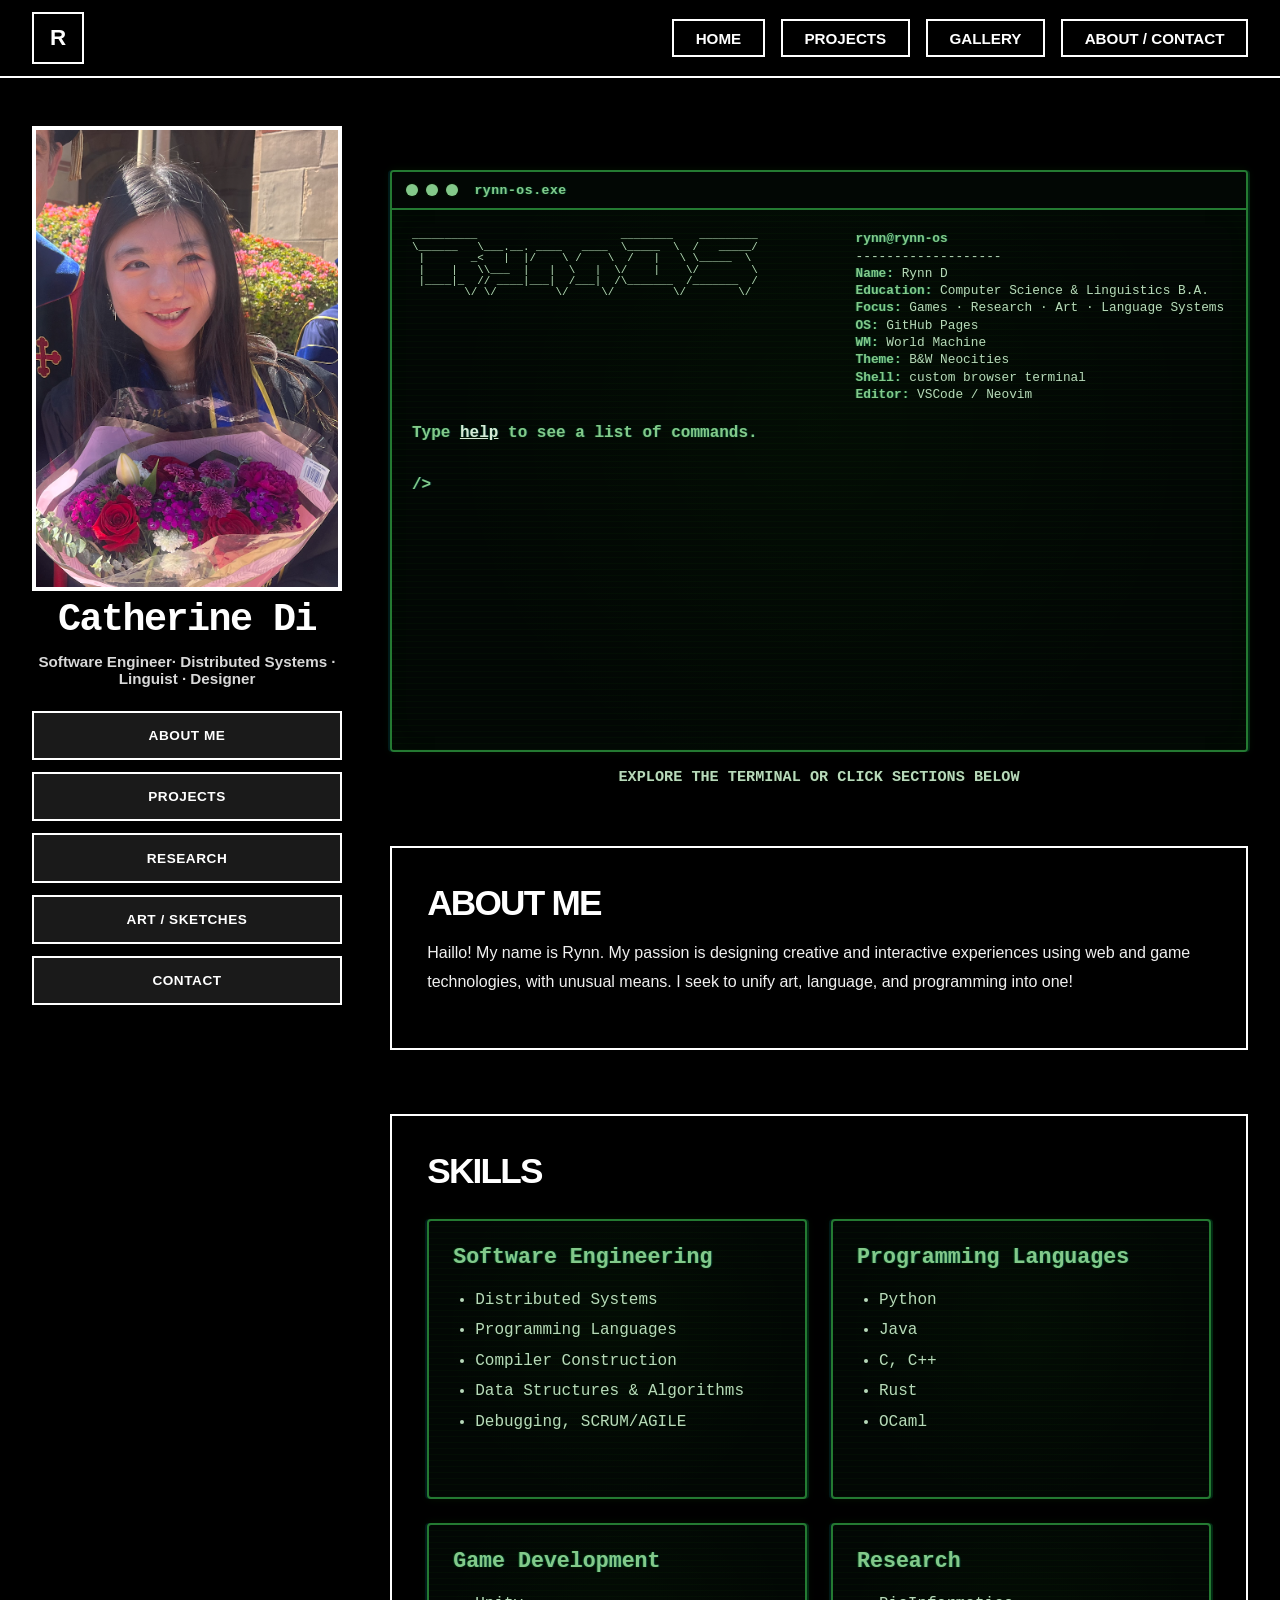
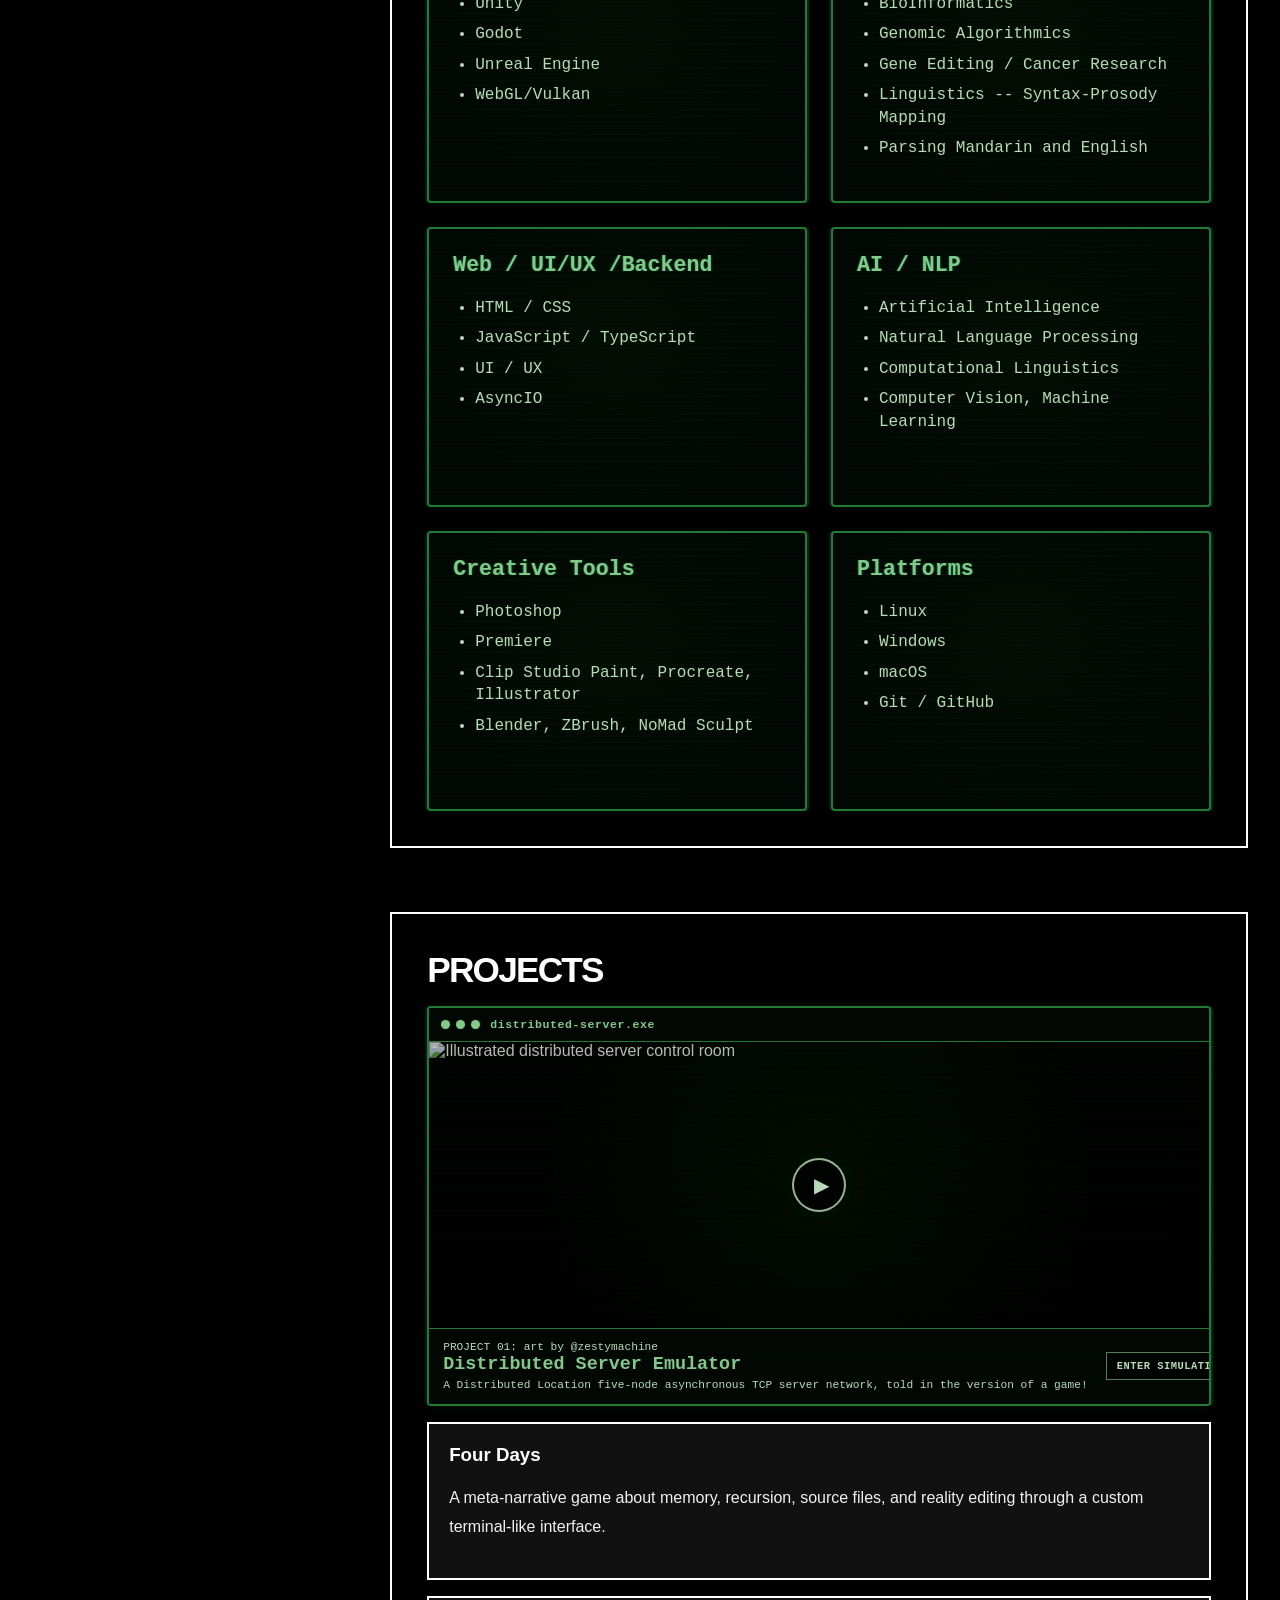
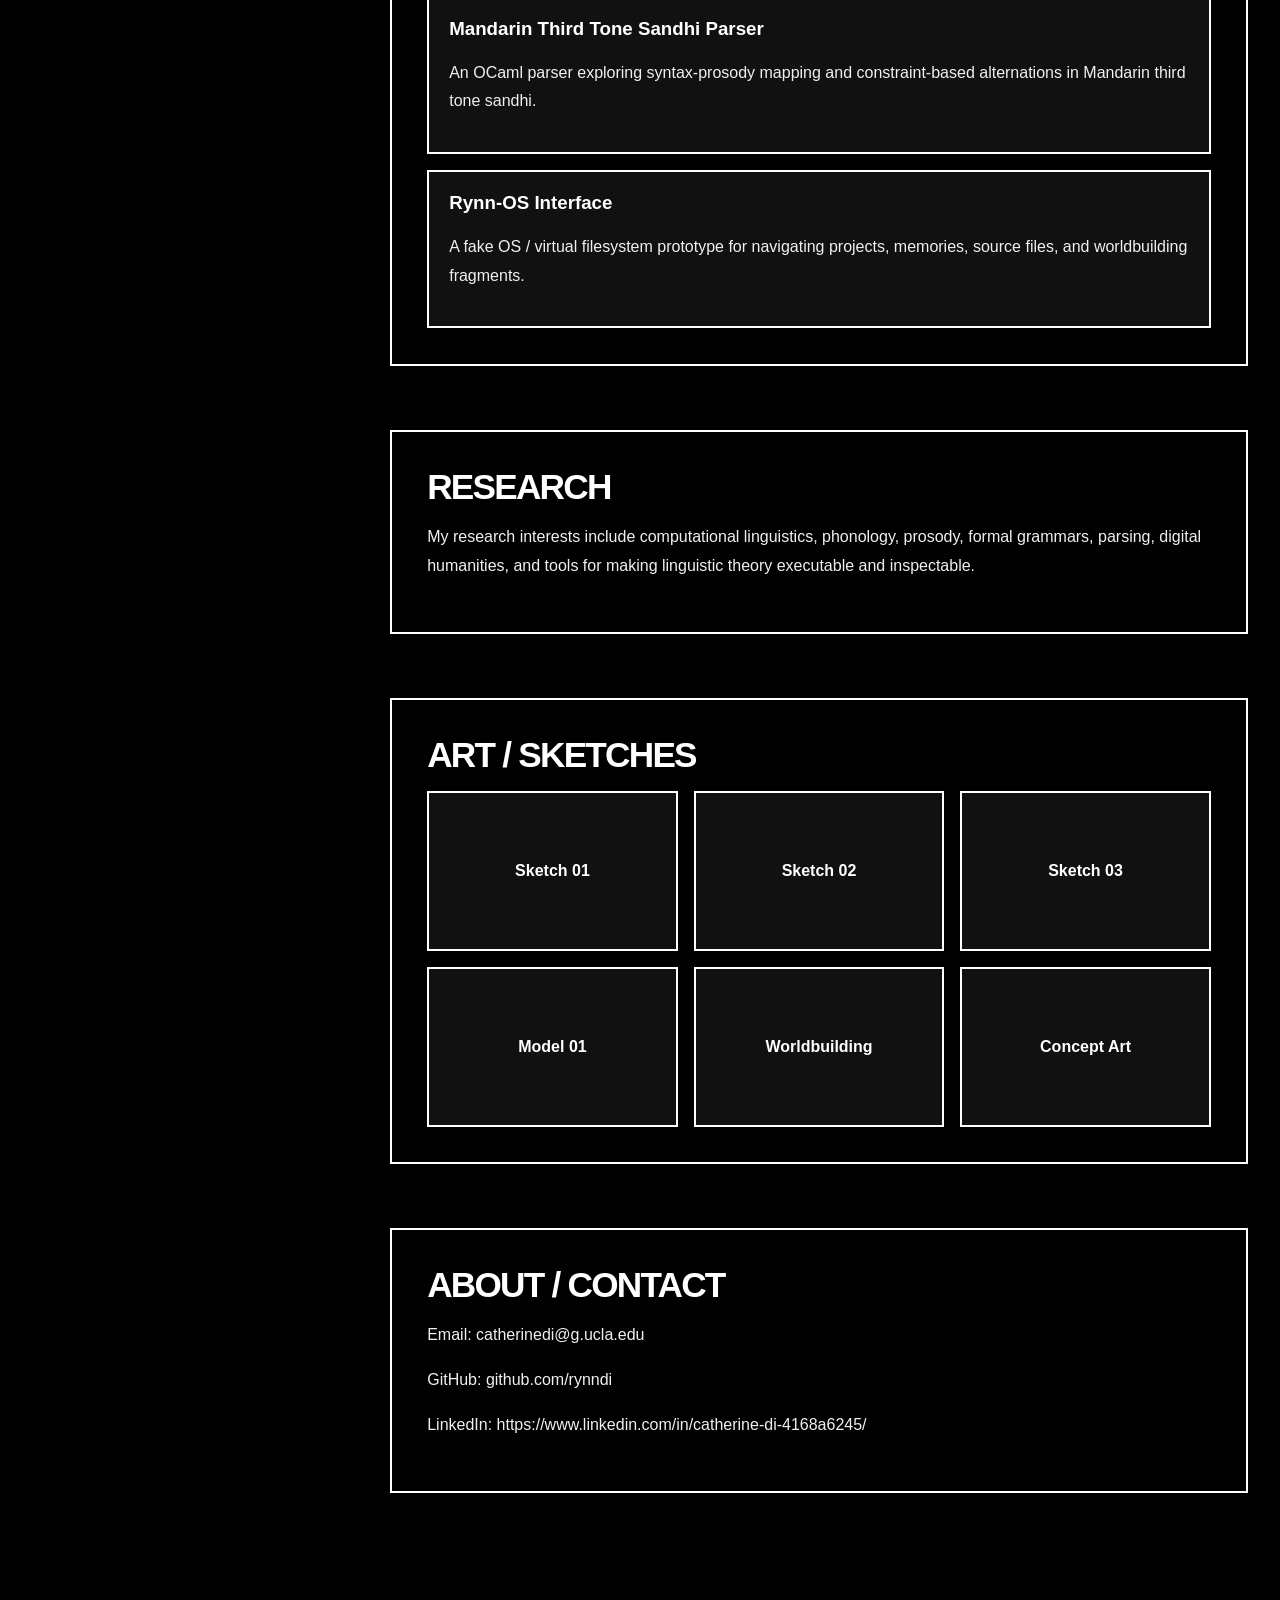
==== index.html @ 5e7caf8f "added the button for the project. Update the actual project tonight or tomorrow" ====
<!DOCTYPE html>
<html lang="en">
<head>
  <meta charset="UTF-8" />
  <meta name="viewport" content="width=device-width, initial-scale=1.0" />

  <title>Catherine "Rynn" Di</title>

  <link rel="stylesheet" href="./style.css?v=1000" />
  <link rel="stylesheet" href="./skills.css?v=1" />
  <!-- //parser_web.js creates window.parseEnglish -->
  <script src="parser_web.js" defer></script>
  <script src="terminal.js" defer></script>
</head>

<body>
  <header class="topbar">
    <a class="site-logo" href="#home">R</a>

    <nav class="topnav">
      <a href="#home">Home</a>
      <a href="#projects">Projects</a>
      <a href="#art">Gallery</a>
      <a href="#contact">About / Contact</a>
    </nav>
  </header>

  <div class="page-shell">
    <aside class="sidebar">
      <section class="profile-card">
        <div class="avatar-frame">
            <img
              class="profile-image"
              src="images/rynn/sitephoto.png"
              alt="Portrait of Catherine Rynn Di"
            />
          </div>

        <h1>Catherine Di</h1>
        <p>Software Engineer· Distributed Systems · Linguist · Designer  </p>
      </section>

      <nav class="side-buttons">
        <a href="#about">About Me</a>
        <a href="#projects">Projects</a>
        <a href="#research">Research</a>
        <a href="#art">Art / Sketches</a>
        <a href="#contact">Contact</a>
      </nav>
    </aside>

    <main class="main-content">
      <section id="home" class="hero-section">
        <section class="hero-terminal-frame">
          <div class="desktop-titlebar">
            <span class="dot"></span>
            <span class="dot"></span>
            <span class="dot"></span>
            <span class="window-title">rynn-os.exe</span>
          </div>

          <div class="terminal-screen">
            <div id="terminal-output"></div>

            <form id="terminal-form" autocomplete="off">
              <span class="terminal-prompt">/&gt;</span>
              <input id="terminal-input" autofocus />
            </form>
          </div>
        </section>

        <p class="hero-caption">
          explore the terminal or click sections below
        </p>
      </section>

      <section id="about" class="content-section">
        <h2>About Me</h2>
        <p>
          Haillo! My name is Rynn. My passion is designing creative and interactive experiences using web and game technologies, with unusual means. I seek to unify art, language, and programming into one!
        </p>
      </section>

      <!-- update the skills section -->
      <section id="skills" class="content-section">
        <h2>Skills</h2>

        <div class="skills-grid">
          <article class="skill-card">
            <h3>Software Engineering</h3>
            <ul>
              <li>Distributed Systems</li>
              <li>Programming Languages</li>
              <li>Compiler Construction</li>
              <li>Data Structures & Algorithms</li>
              <li>Debugging, SCRUM/AGILE</li>
            </ul>
          </article>

          <article class="skill-card">
            <h3>Programming Languages</h3>
            <ul>
              <li>Python</li>
              <li>Java</li>
              <li>C, C++</li>
              <li>Rust</li>
              <li>OCaml</li>
            </ul>
          </article>

          <article class="skill-card">
            <h3>Game Development</h3>
            <ul>
              <li>Unity</li>
              <li>Godot</li>
              <li>Unreal Engine</li>
              <li>WebGL/Vulkan</li>
            </ul>
          </article>

          <article class="skill-card">
            <h3>Research</h3>
            <ul>
              <li>BioInformatics</li>
              <li>Genomic Algorithmics</li>
              <li>Gene Editing / Cancer Research</li>
              <li>Linguistics -- Syntax-Prosody Mapping</li>
              <li>Parsing Mandarin and English</li>
            </ul>
          </article>

          <article class="skill-card">
            <h3>Web / UI/UX /Backend</h3>
            <ul>
              <li>HTML / CSS</li>
              <li>JavaScript / TypeScript</li>
              <li>UI / UX</li>
              <li>AsyncIO</li>
            </ul>
          </article>

          <article class="skill-card">
            <h3>AI / NLP</h3>
            <ul>
              <li>Artificial Intelligence</li>
              <li>Natural Language Processing</li>
              <li>Computational Linguistics</li>
              <li>Computer Vision, Machine Learning</li>
            </ul>
          </article>

          <article class="skill-card">
            <h3>Creative Tools</h3>
            <ul>
              <li>Photoshop</li>
              <li>Premiere</li>
              <li>Clip Studio Paint, Procreate, Illustrator</li>
              <li>Blender, ZBrush, NoMad Sculpt</li>
            </ul>
          </article>

          <article class="skill-card">
            <h3>Platforms</h3>
            <ul>
              <li>Linux</li>
              <li>Windows</li>
              <li>macOS</li>
              <li>Git / GitHub</li>
            </ul>
          </article>
        </div>
      </section>










      <!-- projects section -->
       <!-- distributed server emulator project  -->
       <section id="projects" class="content-section projects-section">
          <h2>Projects</h2>

          <div class="projects-grid">
            <!-- Featured project: entire image card is clickable -->
            <a
              class="featured-project-card"
              href="./projects/distributed-server/index.html"
              aria-label="Open the Distributed Server Emulator project"
            >
              <!-- Terminal title bar -->
              <div class="featured-project-titlebar">
                <div class="featured-project-dots" aria-hidden="true">
                  <span></span>
                  <span></span>
                  <span></span>
                </div>

                <span class="featured-project-window-title">
                  distributed-server.exe
                </span>
              </div>

              <!-- Project preview image -->
              <div class="featured-project-screen">
                <img
                  class="featured-project-image"
                  src="./images/projects/distSyst/distributed-server-card.png"
                  alt="Illustrated distributed server control room"
                />

                <div class="featured-project-green-overlay" aria-hidden="true"></div>

                <span class="featured-project-play" aria-hidden="true">
                  <span>▶</span>
                </span>
              </div>

              <!-- Brief description box -->
              <div class="featured-project-info">
                <div>
                  <p class="featured-project-number">PROJECT 01: art by @zestymachine</p>

                  <h3>Distributed Server Emulator</h3>

                  <p>
                    A Distributed Location five-node asynchronous TCP server network, told in the version of a game!
                  </p>
                </div>

                <span class="featured-project-launch">
                  Enter Simulation →
                </span>
              </div>
            </a>



            <!-- Existing projects -->
            <article class="project-card">
              <h3>Four Days</h3>

              <p>
                A meta-narrative game about memory, recursion, source files, and
                reality editing through a custom terminal-like interface.
              </p>
            </article>

            <article class="project-card">
              <h3>Mandarin Third Tone Sandhi Parser</h3>

              <p>
                An OCaml parser exploring syntax-prosody mapping and
                constraint-based alternations in Mandarin third tone sandhi.
              </p>
            </article>

            <article class="project-card">
              <h3>Rynn-OS Interface</h3>

              <p>
                A fake OS / virtual filesystem prototype for navigating projects,
                memories, source files, and worldbuilding fragments.
              </p>
            </article>
          </div>
        </section>

      
      <!-- research section  -->

      <section id="research" class="content-section">
        <h2>Research</h2>
        <p>
          My research interests include computational linguistics, phonology,
          prosody, formal grammars, parsing, digital humanities, and tools for
          making linguistic theory executable and inspectable.
        </p>
      </section>

      <section id="art" class="content-section">
        <h2>Art / Sketches</h2>

        <div class="gallery-grid">
          <div class="gallery-item">Sketch 01</div>
          <div class="gallery-item">Sketch 02</div>
          <div class="gallery-item">Sketch 03</div>
          <div class="gallery-item">Model 01</div>
          <div class="gallery-item">Worldbuilding</div>
          <div class="gallery-item">Concept Art</div>
        </div>
      </section>

      <section id="contact" class="content-section">
        <h2>About / Contact</h2>
        <p>Email: catherinedi@g.ucla.edu</p>
        <p>GitHub: github.com/rynndi</p>
        <p>LinkedIn: https://www.linkedin.com/in/catherine-di-4168a6245/</p>
      </section>
    </main>
  </div>
</body>
</html>
---- style.css ----
* {
  box-sizing: border-box;
}

html {
  scroll-behavior: smooth;
}

body {
  margin: 0;
  background: #000000;
  color: #ffffff;
  font-family: Arial, Helvetica, sans-serif;
}

/* Top navigation */

.topbar {
  position: sticky;
  top: 0;
  z-index: 50;

  height: 78px;
  padding: 0 2rem;

  display: flex;
  align-items: center;
  justify-content: space-between;

  background: #000000;
  border-bottom: 2px solid #ffffff;
}

.site-logo {
  width: 52px;
  height: 52px;

  display: grid;
  place-items: center;

  background: #000000;
  color: #ffffff;
  border: 2px solid #ffffff;
  text-decoration: none;
  font-weight: 900;
  font-size: 1.4rem;
}

.site-logo:hover {
  background: #ffffff;
  color: #000000;
}

.topnav {
  display: flex;
  gap: 1rem;
}

.topnav a {
  padding: 0.55rem 1.35rem;

  color: #ffffff;
  text-decoration: none;
  text-transform: uppercase;
  font-weight: 800;
  font-size: 0.95rem;

  border: 2px solid #ffffff;
  background: #000000;
}

.topnav a:hover {
  color: #000000;
  background: #ffffff;
}

/* Main layout */

.page-shell {
  max-width: 1360px;
  margin: 0 auto;
  padding: 3rem 2rem 4rem;

  display: grid;
  grid-template-columns: 310px 1fr;
  gap: 3rem;
}

.sidebar {
  position: sticky;
  top: 110px;
  align-self: start;
}

/* Profile */

.profile-card {
  text-align: center;
  margin-bottom: 1.25rem;
}

.avatar-frame {
  width: 100%;
  aspect-ratio: 1.0 / 1.5;
  overflow: hidden;
  border: 4px solid white;
}

.profile-image {
  width: 100%;
  height: 120%;
  display: block;
  object-fit: cover;
  object-position: center;
}

.avatar-placeholder {
  width: 100%;
  height: 100%;

  display: grid;
  place-items: center;

  color: #ffffff;
  font-size: 4rem;
  font-weight: 900;
  letter-spacing: -0.08em;
}

.profile-card h1 {
  font-family: "Courier New", monospace;

  margin: 0.65rem 0 0;
  color: #ffffff;

  font-size: 2.4rem;
  font-weight: 600;
  line-height: 1;
  letter-spacing: -0.04em;
}

.profile-card p {
  margin: 0.8rem 0 0;
  color: #d8d8d8;
  font-size: 0.95rem;
  font-weight: 800;
}

/* Side buttons */

.side-buttons {
  margin-top: 1.5rem;

  display: flex;
  flex-direction: column;
  gap: 0.75rem;
}

.side-buttons a {
  padding: 0.95rem 1rem;

  display: block;

  text-align: center;
  text-decoration: none;
  text-transform: uppercase;

  color: #ffffff;
  background: #1a1a1a;
  border: 2px solid #ffffff;

  font-size: 0.85rem;
  font-weight: 900;
  letter-spacing: 0.04em;
}

.side-buttons a:hover {
  color: #000000;
  background: #ffffff;
}

/* Main content */

.main-content {
  min-width: 0;
}

.hero-section {
  min-height: 720px;

  display: flex;
  flex-direction: column;
  justify-content: center;
}

/* Big terminal */

.hero-terminal-frame {
  width: 100%;
  min-height: 540px;

  border: 2px solid #ffffff;
  overflow: hidden;

  background: #000000;
  box-shadow:
    0 0 0 6px #000000,
    0 0 0 8px #ffffff;
}

.desktop-titlebar {
  height: 38px;
  padding: 0 0.9rem;

  display: flex;
  align-items: center;
  gap: 0.5rem;

  background: #000000;
  border-bottom: 2px solid #ffffff;
}

.dot {
  width: 12px;
  height: 12px;
  border-radius: 50%;
  background: #ffffff;
}

.window-title {
  margin-left: 0.5rem;
  color: #ffffff;
  font-size: 0.82rem;
  font-weight: 900;
  letter-spacing: 0.04em;
}

.terminal-screen {
  height: 540px;
  padding: 1.25rem;

  overflow-y: auto;
  cursor: text;

  background:
    linear-gradient(rgba(255, 255, 255, 0.035) 50%, rgba(0, 0, 0, 0.03) 50%),
    #000000;
  background-size: 100% 4px;

  color: #ffffff;
  font-family: "Courier New", monospace;
  font-size: 1rem;
  line-height: 1.35;

  text-shadow: 0 0 5px rgba(255, 255, 255, 0.45);
}

#terminal-output {
  white-space: pre-wrap;
}

#terminal-form {
  display: flex;
  align-items: center;
  gap: 0.45rem;
  margin-top: 0.25rem;
}

.terminal-prompt {
  color: #ffffff;
  font-weight: 900;
}

#terminal-input {
  min-width: 0;
  flex: 1;

  border: none;
  outline: none;
  background: transparent;

  color: #ffffff;
  font: inherit;
  caret-color: #ffffff;
  text-shadow: inherit;
}

#terminal-input:focus {
  outline: none;
  box-shadow: none;
}

/* Terminal splash */

.terminal-splash {
  display: grid;
  grid-template-columns: minmax(0, 1fr) minmax(260px, 0.9fr);
  gap: 2rem;
  align-items: start;
  margin-bottom: 1.25rem;

  white-space: normal;
}

.terminal-ascii {
  margin: 0;
  white-space: pre;

  font-family: "Courier New", monospace;
  font-size: clamp(0.52rem, 0.85vw, 0.88rem);
  line-height: 1.05;

  color: #ffffff;
  text-shadow: 0 0 5px rgba(255, 255, 255, 0.5);
}

.terminal-info {
  white-space: normal;

  color: #ffffff;
  font-size: clamp(0.8rem, 1vw, 1rem);
  line-height: 1.35;
}

.terminal-info div {
  margin: 0;
}

.terminal-user {
  color: #ffffff;
  font-weight: 900;
}

.terminal-rule {
  color: #ffffff;
  margin-bottom: 0.35rem;
}

.terminal-label {
  color: #ffffff;
  font-weight: 900;
}

.terminal-hint {
  margin-top: 1rem;
  margin-bottom: 0.25rem;

  color: #ffffff;
  font-weight: 900;
  white-space: normal;
}

.terminal-hint span {
  color: #ffffff;
  text-decoration: underline;
}

/* Terminal command colors */

.terminal-dir,
.terminal-file,
.terminal-command {
  color: #ffffff;
  font-weight: 900;
}

/* Caption */

.hero-caption {
  margin-top: 1rem;

  text-align: center;
  text-transform: uppercase;
  color: #ffffff;
  font-weight: 900;
  font-size: 0.95rem;
}

/* Content sections */

.content-section {
  scroll-margin-top: 110px;

  margin-bottom: 4rem;
  padding: 2.2rem;

  background: #000000;
  border: 2px solid #ffffff;
}

.content-section h2 {
  margin: 0 0 1rem;

  color: #ffffff;
  text-transform: uppercase;
  letter-spacing: -0.05em;
  font-size: 2.2rem;
}

.content-section p {
  max-width: 780px;
  color: #f0f0f0;
  line-height: 1.8;
}

.project-card {
  padding: 1.25rem;
  margin-top: 1rem;

  border: 2px solid #ffffff;
  background: #111111;
}

.project-card h3 {
  margin-top: 0;
  color: #ffffff;
}

.gallery-grid {
  display: grid;
  grid-template-columns: repeat(3, 1fr);
  gap: 1rem;
  margin-top: 1rem;
}

.gallery-item {
  height: 160px;

  display: grid;
  place-items: center;

  border: 2px solid #ffffff;
  background: #111111;
  color: #ffffff;
  font-weight: 900;
}

/* Scrollbar */

.terminal-screen::-webkit-scrollbar {
  width: 12px;
}

.terminal-screen::-webkit-scrollbar-track {
  background: #000000;
  border-left: 1px solid #ffffff;
}

.terminal-screen::-webkit-scrollbar-thumb {
  background: #ffffff;
}

/* ==================================================
   TERMINAL — MATCH SKILLS CARD STYLE
   Paste at the absolute bottom of style.css
   ================================================== */


/* Outer terminal window */

.hero-terminal-frame {
  position: relative;
  isolation: isolate;

  width: 100%;
  min-height: 540px;
  overflow: hidden;

  background: #020704;
  border: 2px solid #247a32;
  border-radius: 4px;

  box-shadow:
    2px 0 0 rgba(0, 255, 136, 0.14),
    -2px 0 0 rgba(0, 207, 255, 0.1),
    0 0 8px rgba(57, 255, 20, 0.07);
}


/* Terminal title bar */

.desktop-titlebar {
  height: 38px;
  padding: 0 0.9rem;

  display: flex;
  align-items: center;
  gap: 0.5rem;

  background: #020704;
  border-bottom: 2px solid #247a32;
}


/* Window dots */

.desktop-titlebar .dot {
  width: 12px;
  height: 12px;

  border-radius: 50%;
  background: #83c98a;

  box-shadow:
    0 0 3px rgba(57, 255, 20, 0.12);
}


/* Window title */

.window-title {
  margin-left: 0.5rem;

  color: #83c98a;
  font-family: "Courier New", monospace;
  font-size: 0.82rem;
  font-weight: 900;
  letter-spacing: 0.04em;

  text-shadow:
    1px 0 rgba(0, 207, 255, 0.16),
    -1px 0 rgba(0, 255, 136, 0.16),
    0 0 3px rgba(57, 255, 20, 0.16);
}


/* Main CRT screen */

.terminal-screen {
  position: relative;

  height: 540px;
  padding: 1.25rem;

  overflow-y: auto;
  cursor: text;

  background:
    repeating-linear-gradient(
      to bottom,
      transparent 0,
      transparent 5px,
      rgba(57, 255, 20, 0.022) 5px,
      rgba(57, 255, 20, 0.022) 6px
    ),
    radial-gradient(
      circle at 50% 40%,
      rgba(57, 255, 20, 0.025),
      transparent 72%
    ),
    #020704;

  box-shadow:
    inset 0 0 30px rgba(57, 255, 20, 0.025);

  color: #b8d9ba;
  font-family: "Courier New", monospace;
  font-size: 1rem;
  line-height: 1.35;

  text-shadow:
    0 0 2px rgba(57, 255, 20, 0.08);
}


/* Terminal output */

#terminal-output {
  position: relative;
  z-index: 1;

  white-space: pre-wrap;
}


/* Terminal command form */

#terminal-form {
  position: relative;
  z-index: 1;

  display: flex;
  align-items: center;
  gap: 0.45rem;

  margin-top: 0.25rem;
}


/* Prompt */

.terminal-prompt {
  color: #83c98a;
  font-weight: 900;

  text-shadow:
    1px 0 rgba(0, 207, 255, 0.14),
    -1px 0 rgba(0, 255, 136, 0.14);
}


/* Terminal input */

#terminal-input {
  min-width: 0;
  flex: 1;

  border: none;
  outline: none;
  background: transparent;

  color: #b8d9ba;
  font: inherit;
  caret-color: #83c98a;

  text-shadow:
    0 0 2px rgba(57, 255, 20, 0.1);
}

#terminal-input:focus {
  outline: none;
  box-shadow: none;
}


/* Terminal splash layout */

.terminal-splash {
  position: relative;
  z-index: 1;

  display: grid;
  grid-template-columns: minmax(0, 1fr) minmax(260px, 0.9fr);
  gap: 2rem;
  align-items: start;

  margin-bottom: 1.25rem;
  white-space: normal;
}


/* ASCII logo */

.terminal-ascii {
  margin: 0;
  white-space: pre;

  color: #b8d9ba;
  font-family: "Courier New", monospace;
  font-size: clamp(0.52rem, 0.85vw, 0.88rem);
  line-height: 1.05;

  text-shadow:
    0 0 2px rgba(57, 255, 20, 0.1);
}


/* Right-side terminal information */

.terminal-info {
  white-space: normal;

  color: #b8d9ba;
  font-family: "Courier New", monospace;
  font-size: clamp(0.8rem, 1vw, 1rem);
  line-height: 1.35;
}

.terminal-info div {
  margin: 0;
}


/* Highlighted terminal text */

.terminal-user,
.terminal-label,
.terminal-hint,
.terminal-command,
.terminal-dir,
.terminal-file {
  color: #83c98a;
  font-weight: 900;

  text-shadow:
    1px 0 rgba(0, 207, 255, 0.12),
    -1px 0 rgba(0, 255, 136, 0.12),
    0 0 2px rgba(57, 255, 20, 0.12);
}

.terminal-rule {
  color: #b8d9ba;
  margin-bottom: 0.35rem;
}

.terminal-hint {
  margin-top: 1rem;
  margin-bottom: 0.25rem;

  white-space: normal;
}

.terminal-hint span {
  color: #d6ead7;
  text-decoration: underline;
}


/* Slight terminal reaction on hover */

.hero-terminal-frame:hover {
  border-color: #319444;

  box-shadow:
    2px 0 0 rgba(0, 255, 136, 0.2),
    -2px 0 0 rgba(0, 207, 255, 0.14),
    0 0 10px rgba(57, 255, 20, 0.1);
}

.hero-terminal-frame:hover .window-title {
  animation: terminal-title-glitch 180ms steps(2, end);
}

@keyframes terminal-title-glitch {
  0%,
  100% {
    transform: translate(0);
  }

  35% {
    transform: translateX(-1px);

    text-shadow:
      2px 0 rgba(0, 207, 255, 0.4),
      -2px 0 rgba(0, 255, 136, 0.35);
  }

  70% {
    transform: translateX(1px);

    text-shadow:
      -2px 0 rgba(0, 207, 255, 0.3),
      2px 0 rgba(0, 255, 136, 0.3);
  }
}


/* Terminal scrollbar */

.terminal-screen::-webkit-scrollbar {
  width: 10px;
}

.terminal-screen::-webkit-scrollbar-track {
  background: #020704;
  border-left: 1px solid #247a32;
}

.terminal-screen::-webkit-scrollbar-thumb {
  background: #247a32;
  border: 2px solid #020704;
}

.terminal-screen {
  scrollbar-color: #247a32 #020704;
  scrollbar-width: thin;
}


/* Terminal caption */

.hero-caption {
  margin-top: 1rem;

  color: #b8d9ba;
  text-align: center;
  text-transform: uppercase;
  font-family: "Courier New", monospace;
  font-size: 0.95rem;
  font-weight: 900;

  text-shadow:
    0 0 2px rgba(57, 255, 20, 0.08);
}


/* Mobile terminal layout */

@media (max-width: 900px) {
  .terminal-screen {
    height: 420px;
  }

  .terminal-splash {
    grid-template-columns: 1fr;
    gap: 1rem;
  }

  .terminal-ascii {
    font-size: 0.58rem;
  }
}


/* Accessibility */

@media (prefers-reduced-motion: reduce) {
  .hero-terminal-frame:hover .window-title {
    animation: none;
  }
}


/* ==================================================
   DISTRIBUTED SERVER PROJECT CARD
   ================================================== */

.projects-section .featured-project-card {
  position: relative;
  isolation: isolate;
  overflow: hidden;

  grid-column: 1 / -1;

  width: 100%;
  height: clamp(300px, 34vw, 400px);
  min-height: 0;

  display: grid;
  grid-template-rows: 34px minmax(0, 1fr) auto;

  color: #b8d9ba;
  background: #020704;
  border: 2px solid #247a32;
  border-radius: 4px;

  text-decoration: none;

  box-shadow:
    2px 0 0 rgba(0, 255, 136, 0.14),
    -2px 0 0 rgba(0, 207, 255, 0.1),
    0 0 10px rgba(57, 255, 20, 0.08);

  transition:
    transform 180ms ease,
    border-color 180ms ease,
    box-shadow 180ms ease;
}


/* =========================
   TERMINAL TITLE BAR
   ========================= */

.featured-project-titlebar {
  min-width: 0;
  padding: 0 12px;

  display: flex;
  align-items: center;
  gap: 10px;

  background: #020704;
  border-bottom: 1px solid #247a32;
}

.featured-project-dots {
  display: flex;
  gap: 6px;
}

.featured-project-dots span {
  width: 9px;
  height: 9px;

  display: block;

  background: #83c98a;
  border-radius: 50%;

  box-shadow:
    0 0 3px rgba(57, 255, 20, 0.15);
}

.featured-project-window-title {
  overflow: hidden;

  color: #83c98a;
  font-family: "Courier New", monospace;
  font-size: 0.72rem;
  font-weight: 900;
  letter-spacing: 0.05em;

  text-overflow: ellipsis;
  white-space: nowrap;
}


/* =========================
   PROJECT IMAGE
   ========================= */

.featured-project-screen {
  position: relative;
  min-height: 0;
  overflow: hidden;

  background: #000000;
}

.projects-section .featured-project-image {
  position: absolute;
  inset: 0;

  width: 100%;
  height: 100%;

  display: block;

  object-fit: cover;
  object-position: center;

  filter:
    brightness(0.72)
    contrast(1.05)
    saturate(0.86);

  transition:
    transform 400ms ease,
    filter 250ms ease;
}


/* Slight green CRT tint */

.featured-project-green-overlay {
  position: absolute;
  inset: 0;
  z-index: 1;

  background:
    radial-gradient(
      circle at center,
      rgba(57, 255, 20, 0.04),
      transparent 68%
    ),
    linear-gradient(
      rgba(25, 120, 45, 0.025),
      rgba(0, 0, 0, 0.06)
    );

  pointer-events: none;
}


/* Contained scanlines */

.featured-project-screen::after {
  content: "";
  position: absolute;
  inset: 0;
  z-index: 2;

  background: repeating-linear-gradient(
    to bottom,
    transparent 0,
    transparent 5px,
    rgba(57, 255, 20, 0.025) 6px
  );

  pointer-events: none;
}


/* =========================
   PLAY BUTTON
   ========================= */

.featured-project-play {
  position: absolute;
  z-index: 3;

  top: 50%;
  left: 50%;
  transform: translate(-50%, -50%);

  width: 54px;
  height: 54px;

  display: grid;
  place-items: center;

  color: #b8d9ba;
  background: rgba(0, 0, 0, 0.7);

  border: 2px solid rgba(184, 217, 186, 0.82);
  border-radius: 50%;

  box-shadow:
    0 0 0 4px rgba(0, 0, 0, 0.3),
    0 0 12px rgba(57, 255, 20, 0.1);

  transition:
    transform 180ms ease,
    color 180ms ease,
    background 180ms ease,
    border-color 180ms ease,
    box-shadow 180ms ease;
}

.featured-project-play span {
  margin-left: 4px;
  font-size: 1.25rem;
  line-height: 1;
}


/* =========================
   COMPACT DESCRIPTION BOX
   ========================= */

.featured-project-info {
  min-width: 0;
  padding: 11px 14px;

  display: flex;
  align-items: center;
  justify-content: space-between;
  gap: 18px;

  background:
    repeating-linear-gradient(
      to bottom,
      transparent 0,
      transparent 5px,
      rgba(57, 255, 20, 0.018) 6px
    ),
    #020704;

  border-top: 1px solid #247a32;
}

.featured-project-copy {
  min-width: 0;
}

.featured-project-info h3 {
  margin: 0 0 3px;

  color: #83c98a;
  font-family: "Courier New", monospace;
  font-size: clamp(0.92rem, 1.7vw, 1.15rem);
  font-weight: 700;
  line-height: 1.1;

  text-decoration: none;
}

.featured-project-info p {
  margin: 0;

  overflow: hidden;

  color: #b8d9ba;
  font-family: "Courier New", monospace;
  font-size: 0.7rem;
  line-height: 1.3;

  text-overflow: ellipsis;
  white-space: nowrap;
}

.featured-project-launch {
  flex-shrink: 0;

  padding: 7px 10px;

  color: #b8d9ba;
  background: rgba(0, 0, 0, 0.4);

  border: 1px solid #527f57;

  font-family: "Courier New", monospace;
  font-size: 0.65rem;
  font-weight: 900;
  letter-spacing: 0.05em;
  text-transform: uppercase;

  transition:
    color 180ms ease,
    background 180ms ease,
    border-color 180ms ease;
}


/* =========================
   HOVER
   ========================= */

.projects-section .featured-project-card:hover {
  transform: translateY(-3px);

  border-color: #83c98a;

  box-shadow:
    3px 0 0 rgba(0, 255, 136, 0.2),
    -3px 0 0 rgba(0, 207, 255, 0.13),
    0 0 18px rgba(57, 255, 20, 0.12);
}

.featured-project-card:hover .featured-project-image {
  transform: scale(1.018);

  filter:
    brightness(0.8)
    contrast(1.07)
    saturate(0.92);
}

.featured-project-card:hover .featured-project-play {
  transform:
    translate(-50%, -50%)
    scale(1.08);

  color: #020704;
  background: #83c98a;
  border-color: #b8e5bd;

  box-shadow:
    0 0 0 4px rgba(0, 0, 0, 0.35),
    0 0 18px rgba(57, 255, 20, 0.22);
}

.featured-project-card:hover .featured-project-launch {
  color: #020704;
  background: #83c98a;
  border-color: #83c98a;
}


/* Remove purple visited-link styling */

.featured-project-card:link,
.featured-project-card:visited,
.featured-project-card:hover,
.featured-project-card:active {
  color: inherit;
  text-decoration: none;
}

.featured-project-card:focus-visible {
  outline: 3px solid #83c98a;
  outline-offset: 5px;
}


/* =========================
   MOBILE
   ========================= */

@media (max-width: 600px) {
  .projects-section .featured-project-card {
    height: 300px;
  }

  .featured-project-info {
    padding: 10px 12px;
  }

  .featured-project-info p {
    max-width: 190px;
  }

  .featured-project-launch {
    padding: 6px 8px;
    font-size: 0.58rem;
  }
}
---- skills.css ----
/* ==================================================
   SKILLS + LOCALIZED TERMINAL CRT EFFECTS
   ================================================== */


/* =========================
   SKILLS GRID
   ========================= */

#skills .skills-grid {
  display: grid;
  grid-template-columns: repeat(2, minmax(0, 1fr));
  gap: 24px;

  width: 100%;
  margin-top: 28px;
}


/* =========================
   SKILL CARDS
   ========================= */

#skills .skill-card {
  position: relative;
  isolation: isolate;
  overflow: hidden;

  width: 100%;
  min-width: 0;
  min-height: 280px;
  padding: 24px;

  background: #020704;
  border: 2px solid #247a32;
  border-radius: 4px;

  box-shadow:
    2px 0 0 rgba(0, 255, 136, 0.14),
    -2px 0 0 rgba(0, 207, 255, 0.1),
    0 0 8px rgba(57, 255, 20, 0.07);

  transition:
    border-color 180ms ease,
    box-shadow 180ms ease;
}


/* Keep all text above the effects */

#skills .skill-card h3,
#skills .skill-card ul {
  position: relative;
  z-index: 2;
}


/* Skill headings */

#skills .skill-card h3 {
  margin: 0 0 18px;

  color: #83c98a;
  font-family: "Courier New", monospace;
  font-size: 1.35rem;
  line-height: 1.2;

  text-shadow:
    1px 0 rgba(0, 207, 255, 0.16),
    -1px 0 rgba(0, 255, 136, 0.16),
    0 0 3px rgba(57, 255, 20, 0.16);
}


/* Skill lists */

#skills .skill-card ul {
  margin: 0;
  padding-left: 22px;
}

#skills .skill-card li {
  margin-bottom: 8px;

  color: #b8d9ba;
  font-family: "Courier New", monospace;
  line-height: 1.4;

  text-shadow:
    0 0 2px rgba(57, 255, 20, 0.08);
}


/* =========================
   CARD CRT EFFECTS
   ========================= */

/* Very faint scanlines */

#skills .skill-card::before {
  content: "";
  position: absolute;
  inset: 0;
  z-index: 1;

  background: repeating-linear-gradient(
    to bottom,
    transparent 0,
    transparent 5px,
    rgba(57, 255, 20, 0.022) 5px,
    rgba(57, 255, 20, 0.022) 6px
  );

  pointer-events: none;
}


/* Very faint center glow */

#skills .skill-card::after {
  content: "";
  position: absolute;
  inset: 0;
  z-index: 1;

  background: radial-gradient(
    circle at 50% 40%,
    rgba(57, 255, 20, 0.025),
    transparent 72%
  );

  pointer-events: none;
}


/* Slightly brighten a card on hover */

#skills .skill-card:hover {
  border-color: #319444;

  box-shadow:
    2px 0 0 rgba(0, 255, 136, 0.2),
    -2px 0 0 rgba(0, 207, 255, 0.14),
    0 0 10px rgba(57, 255, 20, 0.1);

  animation: skill-card-glitch 220ms steps(2, end);
}

#skills .skill-card:hover h3 {
  animation: skill-heading-glitch 180ms steps(2, end);
}


/* =========================
   SKILL GLITCH ANIMATIONS
   ========================= */

@keyframes skill-card-glitch {
  0%,
  100% {
    transform: translate(0);
  }

  25% {
    transform: translate(-2px, 1px);
  }

  50% {
    transform: translate(2px, -1px);
  }

  75% {
    transform: translate(-1px, 0);
  }
}

@keyframes skill-heading-glitch {
  0%,
  100% {
    transform: translate(0);

    text-shadow:
      1px 0 rgba(0, 207, 255, 0.16),
      -1px 0 rgba(0, 255, 136, 0.16),
      0 0 3px rgba(57, 255, 20, 0.16);
  }

  35% {
    transform: translateX(-1px);

    text-shadow:
      2px 0 rgba(0, 207, 255, 0.45),
      -2px 0 rgba(0, 255, 136, 0.4);
  }

  70% {
    transform: translateX(1px);

    text-shadow:
      -2px 0 rgba(0, 207, 255, 0.35),
      2px 0 rgba(0, 255, 136, 0.35);
  }
}



/* =========================
   RESPONSIVE SKILLS
   ========================= */

@media (max-width: 650px) {
  #skills .skills-grid {
    grid-template-columns: 1fr;
  }

  #skills .skill-card {
    min-height: 230px;
  }
}


/* Respect reduced-motion preferences */

@media (prefers-reduced-motion: reduce) {
  #skills .skill-card:hover,
  #skills .skill-card:hover h3,
  .hero-terminal-frame:hover .window-title {
    animation: none;
  }
}
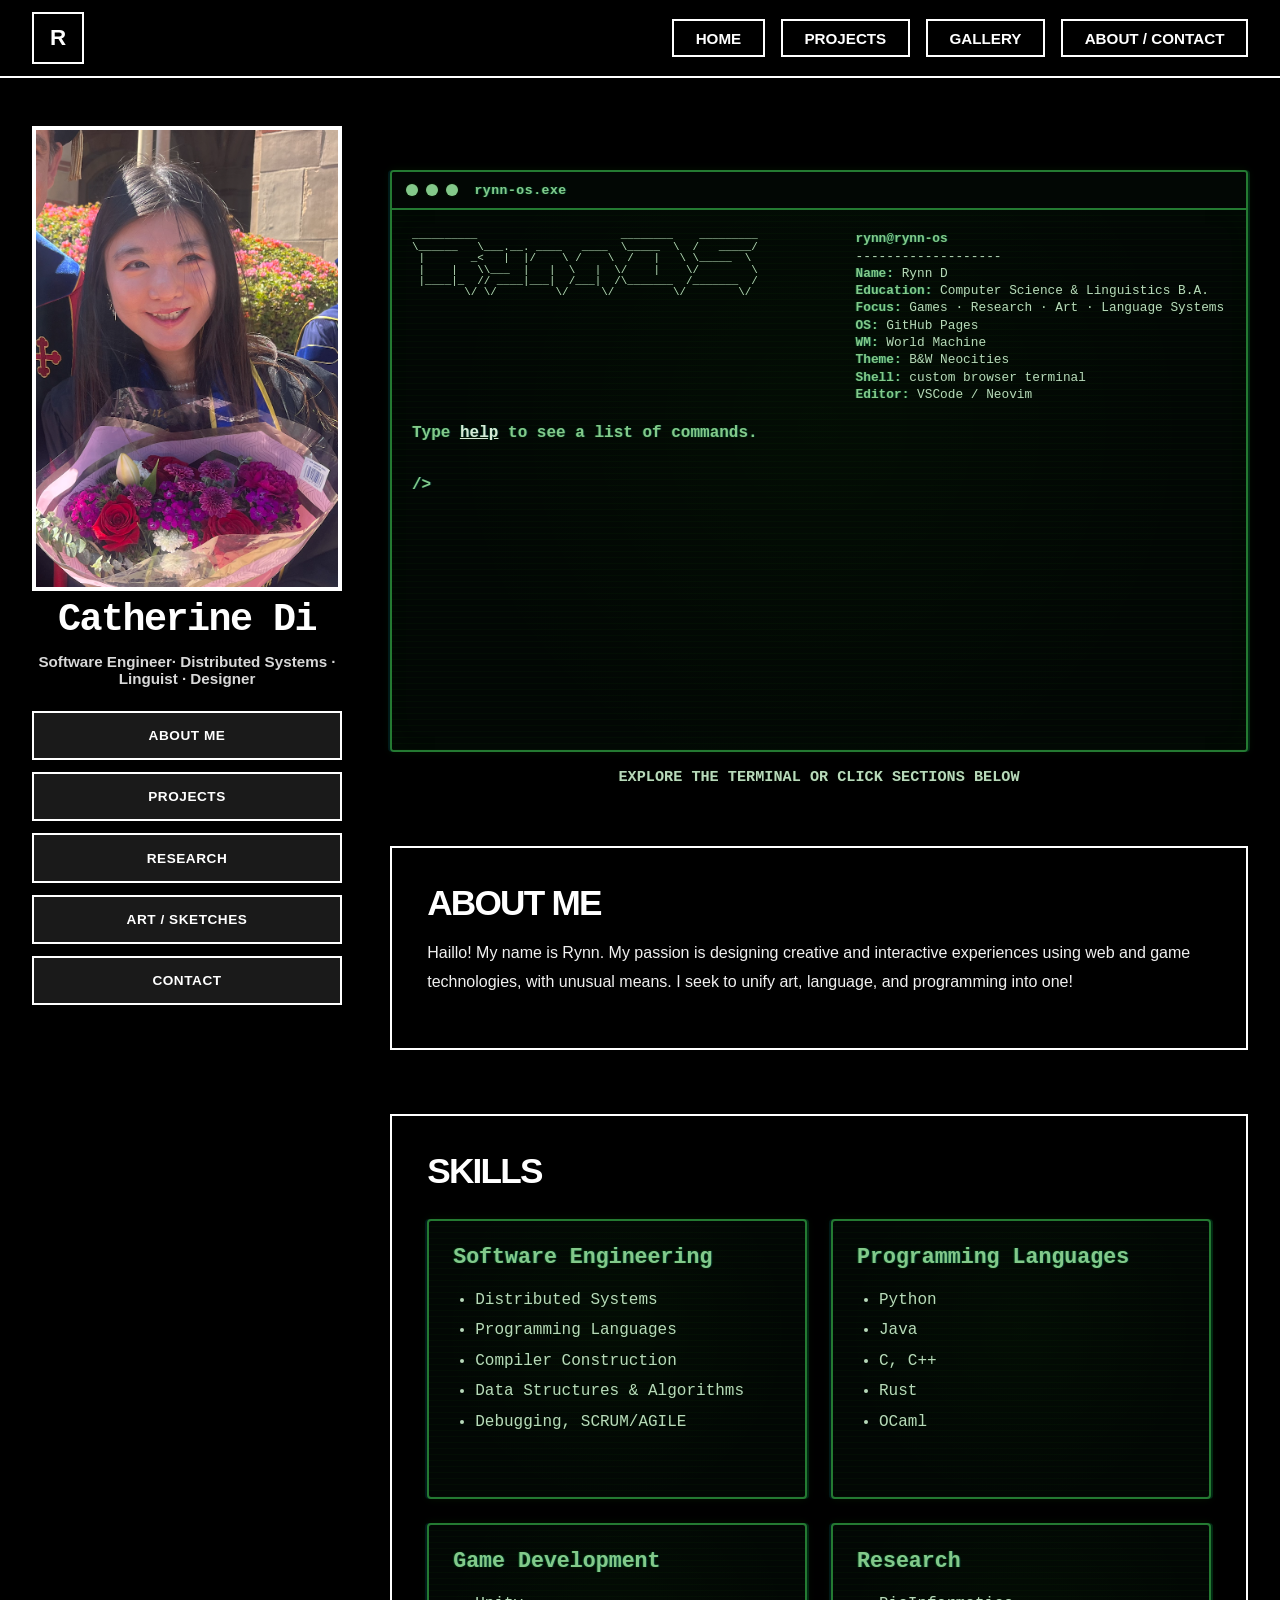
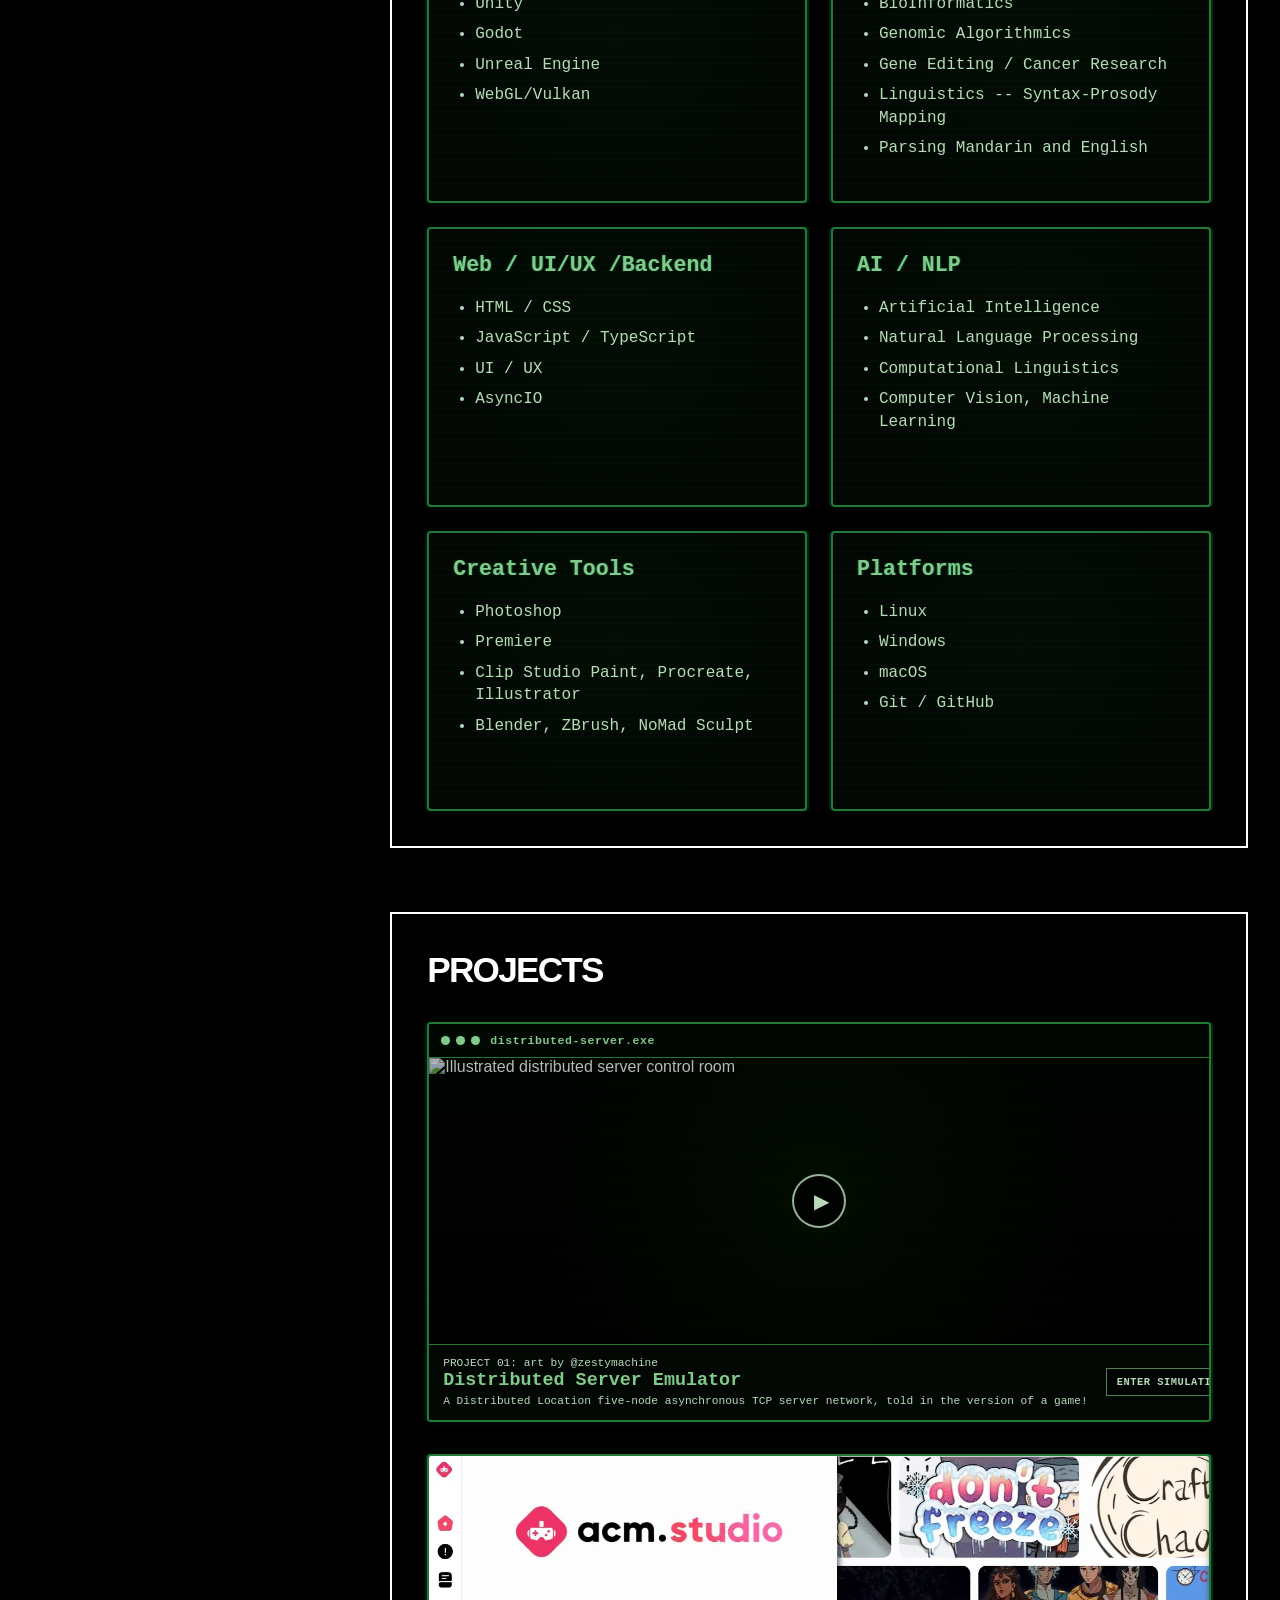
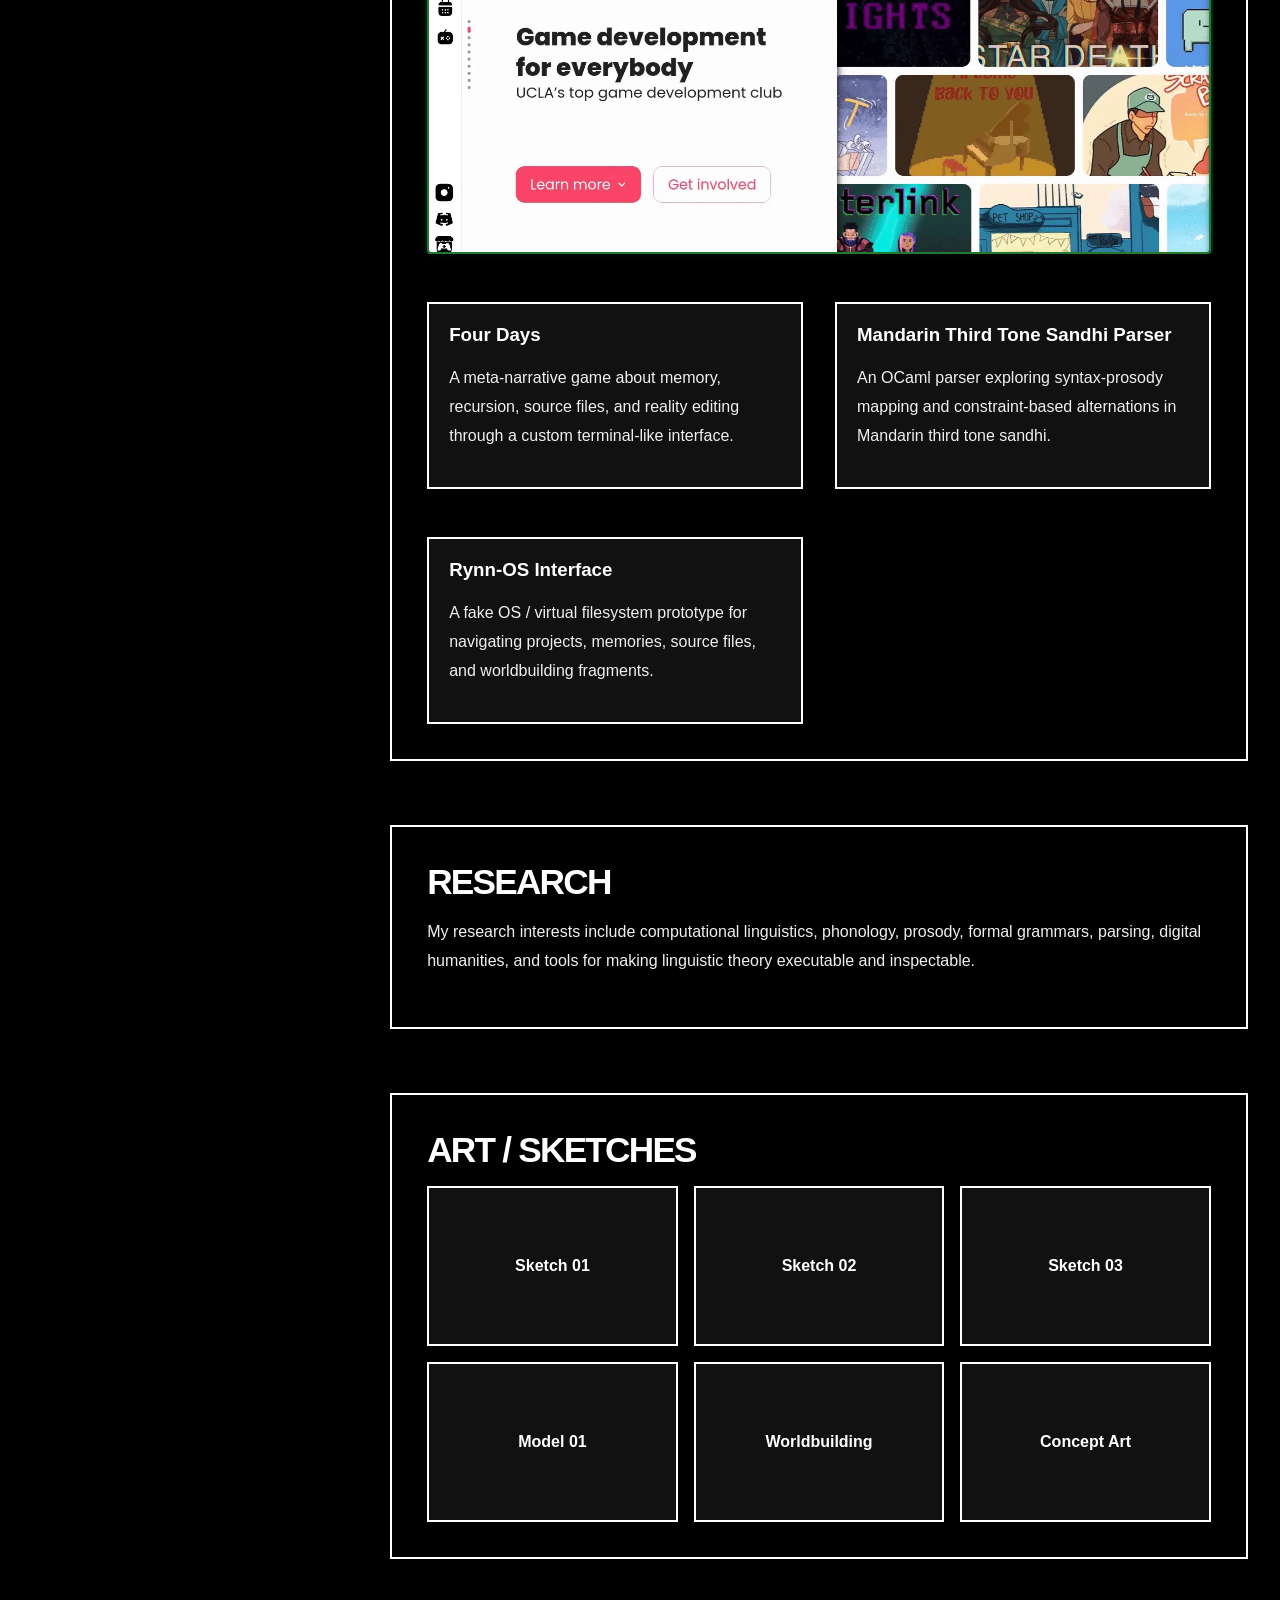
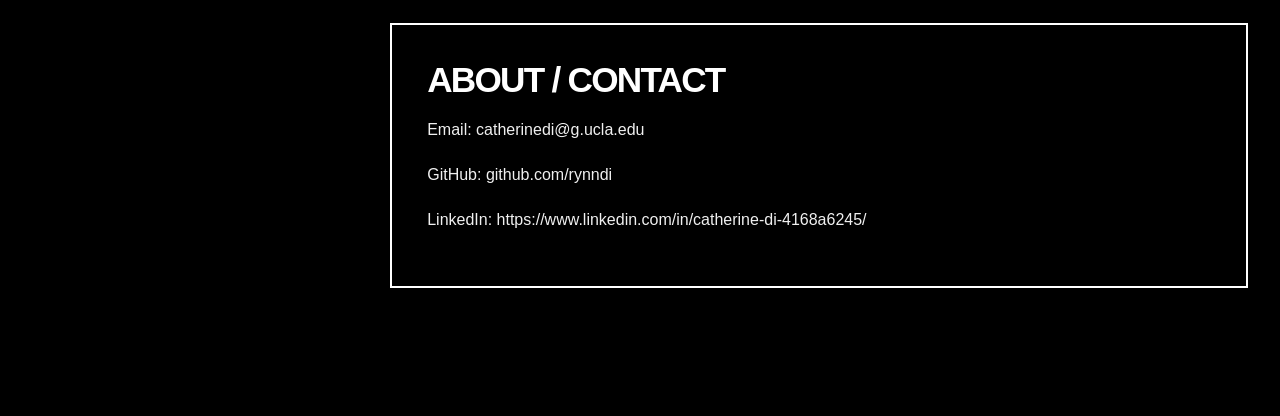
==== commit 214219bc: "added studio webpg" ====
--- a/index.html
+++ b/index.html
@@ -237,10 +237,19 @@
                 </span>
               </div>
             </a>
-
-
-
-            <!-- Existing projects -->
+            <!-- ACM Studio project -->
+                <a
+                  class="acm-studio-card"
+                  href="./projects/acm-studio/index.html"
+                  aria-label="Open the ACM Studio project"
+                >
+                  <img
+                    class="acm-studio-card-image"
+                    src="./images/projects/acm-studio/studio-carosel.webp"
+                    alt="Preview of the ACM Studio website"
+                  />
+                </a>
+
             <article class="project-card">
               <h3>Four Days</h3>
 
--- a/style.css
+++ b/style.css
@@ -1175,4 +1175,132 @@
     padding: 6px 8px;
     font-size: 0.58rem;
   }
+}
+
+/* ACM STUDIO PROJECT CARD
+   Same dimensions as the distributed server card, but displays only the website image.*/
+
+.acm-studio-card .featured-project-screen {
+  grid-row: 1;
+  width: 100%;
+  height: 100%;
+}
+
+/* Show the original image without the green CRT tint. */
+
+.projects-section .acm-studio-card .featured-project-image {
+  object-fit: cover;
+  object-position: center;
+
+  filter: none;
+}
+
+/* Remove the distributed-server scanlines. */
+
+.acm-studio-card .featured-project-screen::after {
+  display: none;
+}
+
+/* Preserve a subtle zoom without changing the image colors. */
+
+.projects-section .acm-studio-card:hover .featured-project-image {
+  transform: scale(1.018);
+  filter: none;
+}
+
+/* ==================================================
+   PROJECT GRID SPACING
+   ================================================== */
+
+.projects-grid {
+  display: grid;
+  grid-template-columns: repeat(2, minmax(0, 1fr));
+  gap: 2rem;
+  margin-top: 2rem;
+}
+
+/* Both large featured projects span the full grid width. */
+
+.projects-grid > .featured-project-card,
+.projects-grid > .acm-studio-card {
+  grid-column: 1 / -1;
+}
+
+
+/* ==================================================
+   ACM STUDIO IMAGE CARD
+   ================================================== */
+
+.projects-section .acm-studio-card {
+  position: relative;
+  overflow: hidden;
+
+  width: 100%;
+  height: clamp(300px, 34vw, 400px);
+
+  display: block;
+
+  background: #020704;
+  border: 2px solid #247a32;
+  border-radius: 4px;
+
+  text-decoration: none;
+
+  box-shadow:
+    2px 0 0 rgba(0, 255, 136, 0.14),
+    -2px 0 0 rgba(0, 207, 255, 0.1),
+    0 0 10px rgba(57, 255, 20, 0.08);
+
+  transition:
+    transform 180ms ease,
+    border-color 180ms ease,
+    box-shadow 180ms ease;
+}
+
+.projects-section .acm-studio-card-image {
+  width: 100%;
+  height: 100%;
+
+  display: block;
+
+  object-fit: cover;
+  object-position: center;
+
+  transition: transform 400ms ease;
+}
+
+.projects-section .acm-studio-card:hover {
+  transform: translateY(-3px);
+
+  border-color: #83c98a;
+
+  box-shadow:
+    3px 0 0 rgba(0, 255, 136, 0.2),
+    -3px 0 0 rgba(0, 207, 255, 0.13),
+    0 0 18px rgba(57, 255, 20, 0.12);
+}
+
+.projects-section .acm-studio-card:hover .acm-studio-card-image {
+  transform: scale(1.018);
+}
+
+.projects-section .acm-studio-card:focus-visible {
+  outline: 3px solid #83c98a;
+  outline-offset: 5px;
+}
+
+
+/* ==================================================
+   MOBILE PROJECT GRID
+   ================================================== */
+
+@media (max-width: 700px) {
+  .projects-grid {
+    grid-template-columns: 1fr;
+    gap: 1.5rem;
+  }
+
+  .projects-section .acm-studio-card {
+    height: 300px;
+  }
 }
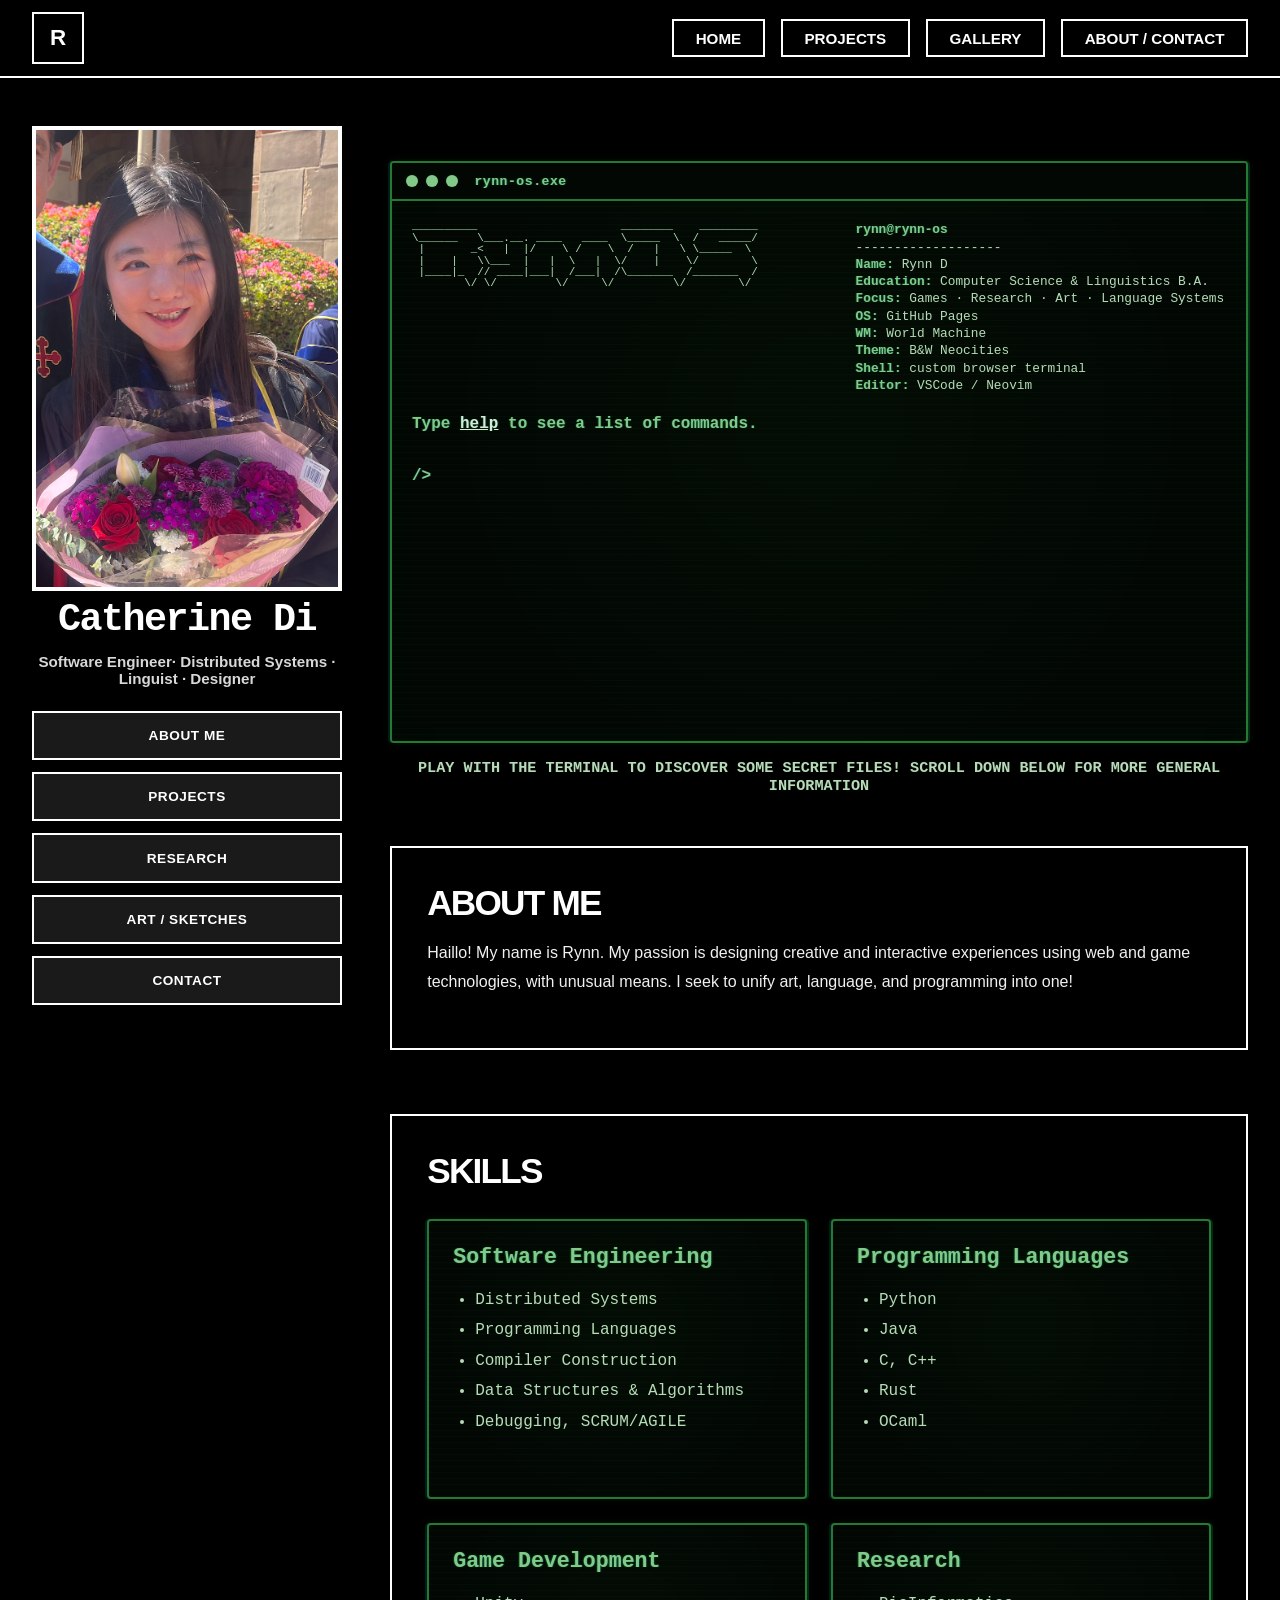
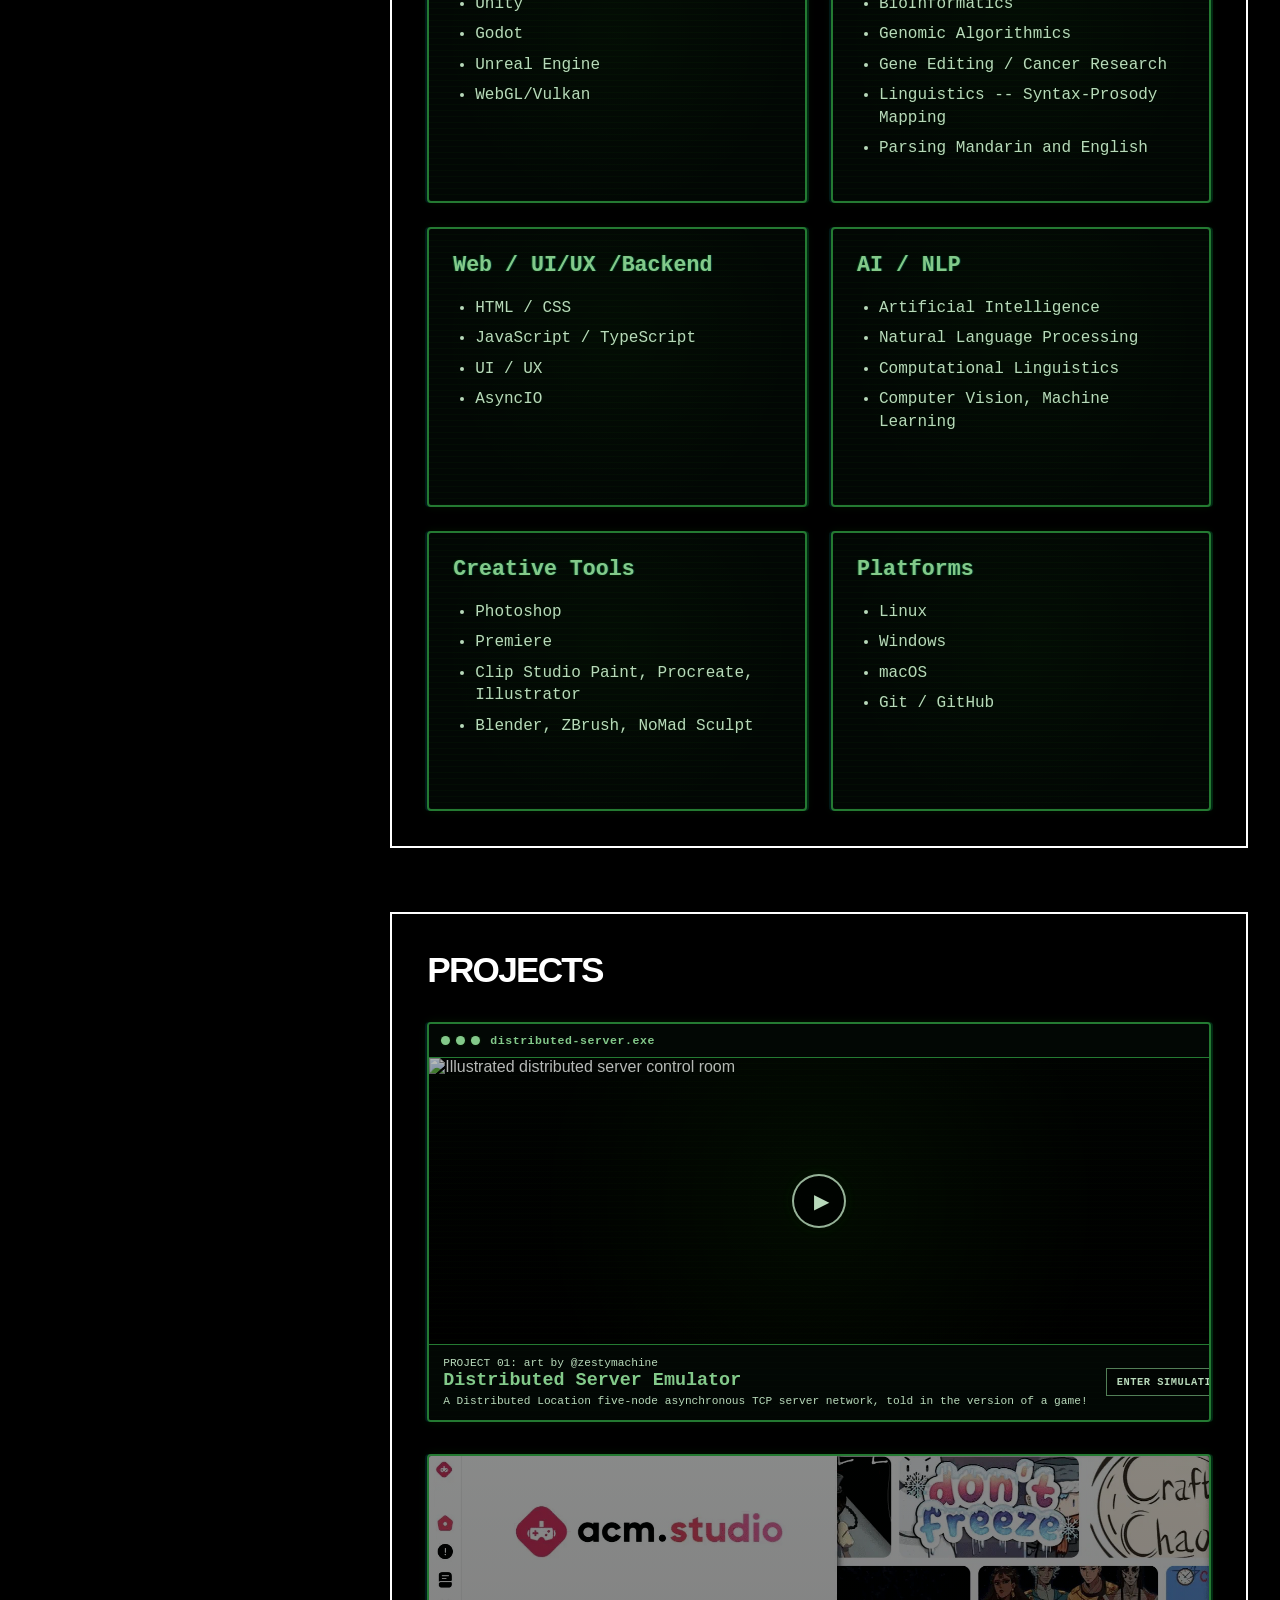
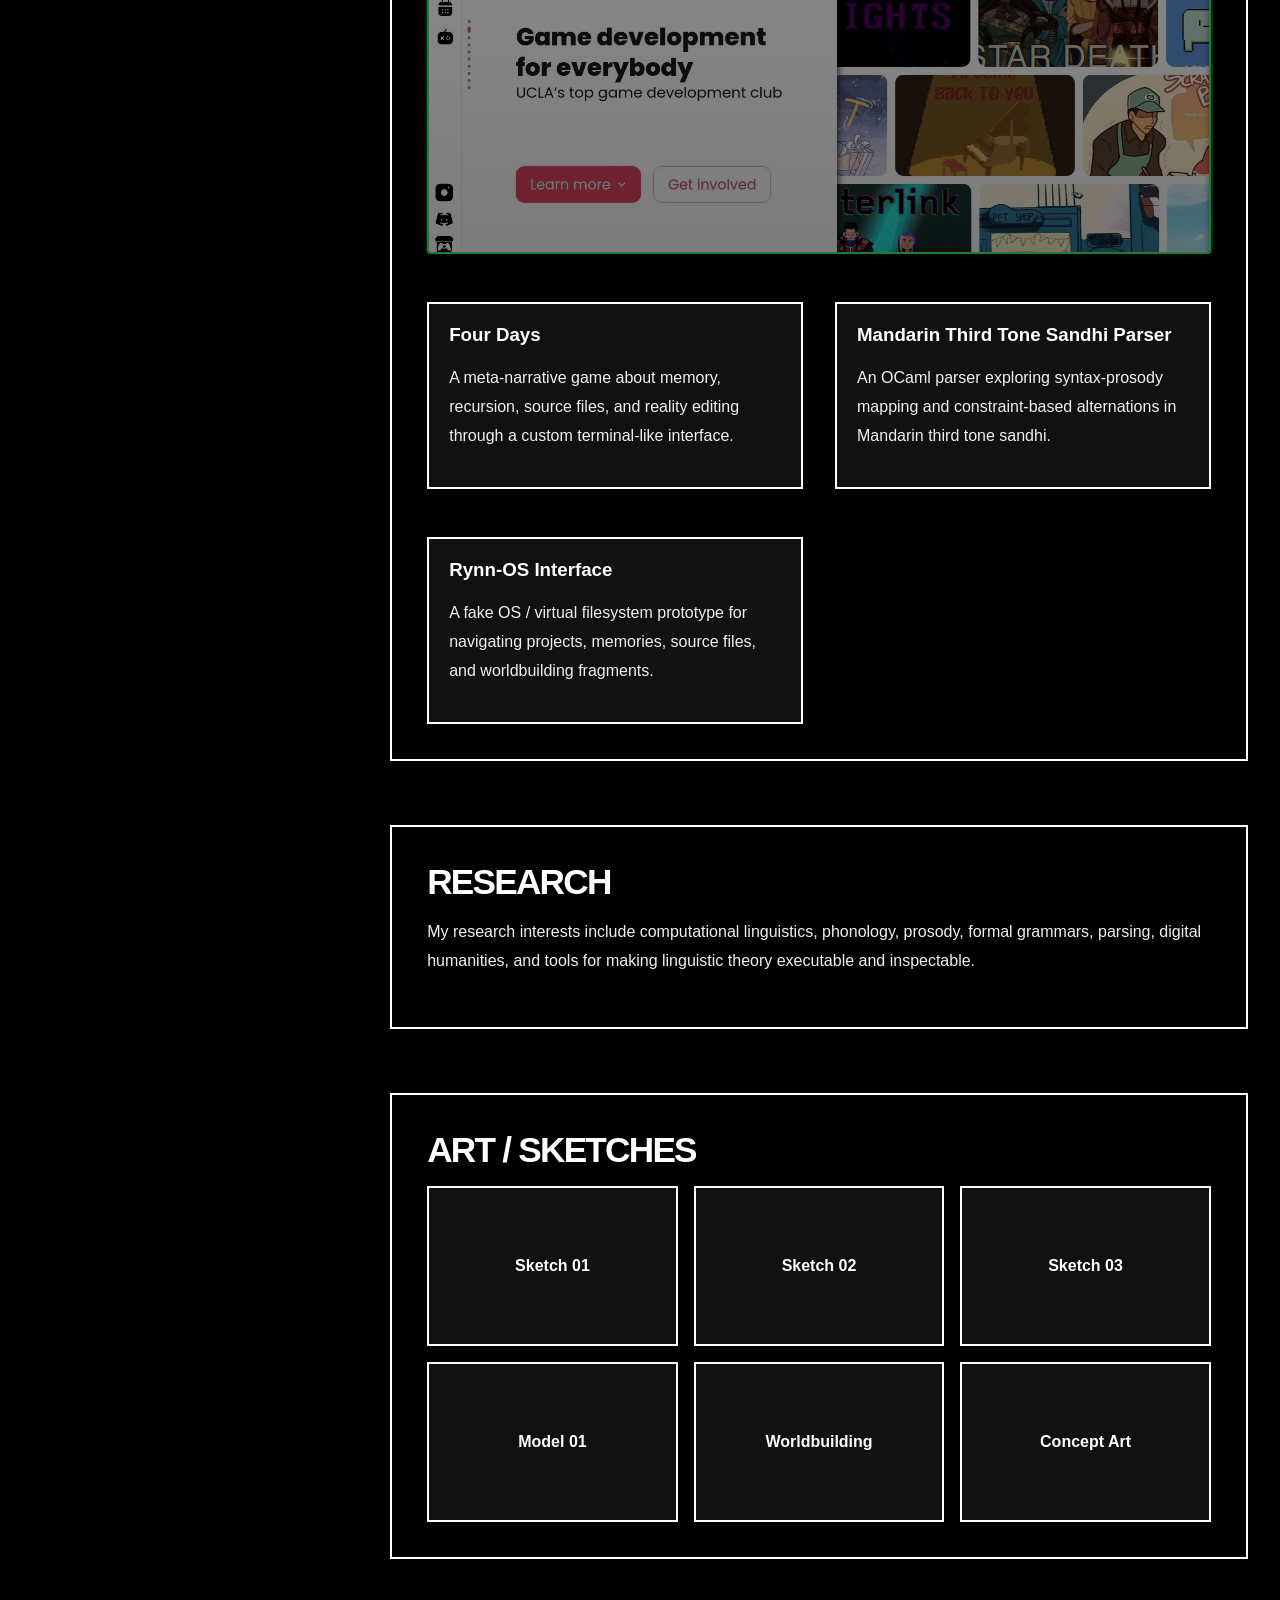
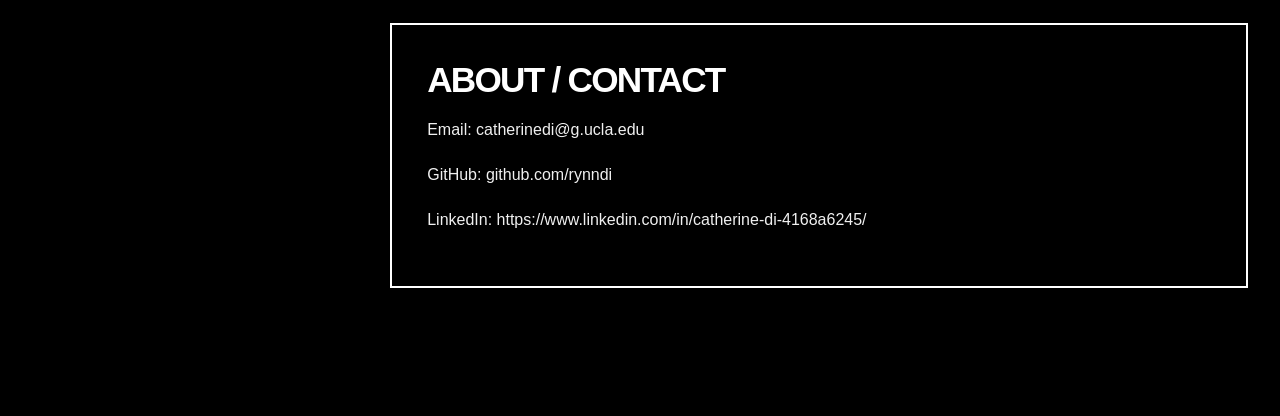
==== commit 1405cebe: "update terminal" ====
--- a/index.html
+++ b/index.html
@@ -70,7 +70,7 @@
         </section>
 
         <p class="hero-caption">
-          explore the terminal or click sections below
+          Play with the terminal to discover some SECRET files! Scroll down below for more general information
         </p>
       </section>
 
--- a/style.css
+++ b/style.css
@@ -1228,12 +1228,15 @@
 
 
 /* ==================================================
-   ACM STUDIO IMAGE CARD
+   ACM STUDIO PROJECT CARD
    ================================================== */
 
 .projects-section .acm-studio-card {
   position: relative;
+  isolation: isolate;
   overflow: hidden;
+
+  grid-column: 1 / -1;
 
   width: 100%;
   height: clamp(300px, 34vw, 400px);
@@ -1257,6 +1260,9 @@
     box-shadow 180ms ease;
 }
 
+
+/* ACM Studio screenshot */
+
 .projects-section .acm-studio-card-image {
   width: 100%;
   height: 100%;
@@ -1266,8 +1272,39 @@
   object-fit: cover;
   object-position: center;
 
-  transition: transform 400ms ease;
-}
+  /*
+   * Darker by default.
+   */
+  filter:
+    brightness(0.58)
+    contrast(1.05)
+    saturate(0.82);
+
+  transition:
+    transform 400ms ease,
+    filter 250ms ease;
+}
+
+
+/* Subtle dark tint above the image */
+
+.acm-studio-card::after {
+  content: "";
+  position: absolute;
+  inset: 0;
+  z-index: 1;
+
+  background:
+    linear-gradient(
+      rgba(0, 15, 7, 0.08),
+      rgba(0, 0, 0, 0.16)
+    );
+
+  pointer-events: none;
+}
+
+
+/* Hover state */
 
 .projects-section .acm-studio-card:hover {
   transform: translateY(-3px);
@@ -1282,7 +1319,19 @@
 
 .projects-section .acm-studio-card:hover .acm-studio-card-image {
   transform: scale(1.018);
-}
+
+  /*
+   * Slightly brighter, greyer, and less saturated on hover.
+   */
+  filter:
+    brightness(0.68)
+    contrast(1.04)
+    saturate(0.58)
+    grayscale(0.05);
+}
+
+
+/* Keyboard accessibility */
 
 .projects-section .acm-studio-card:focus-visible {
   outline: 3px solid #83c98a;
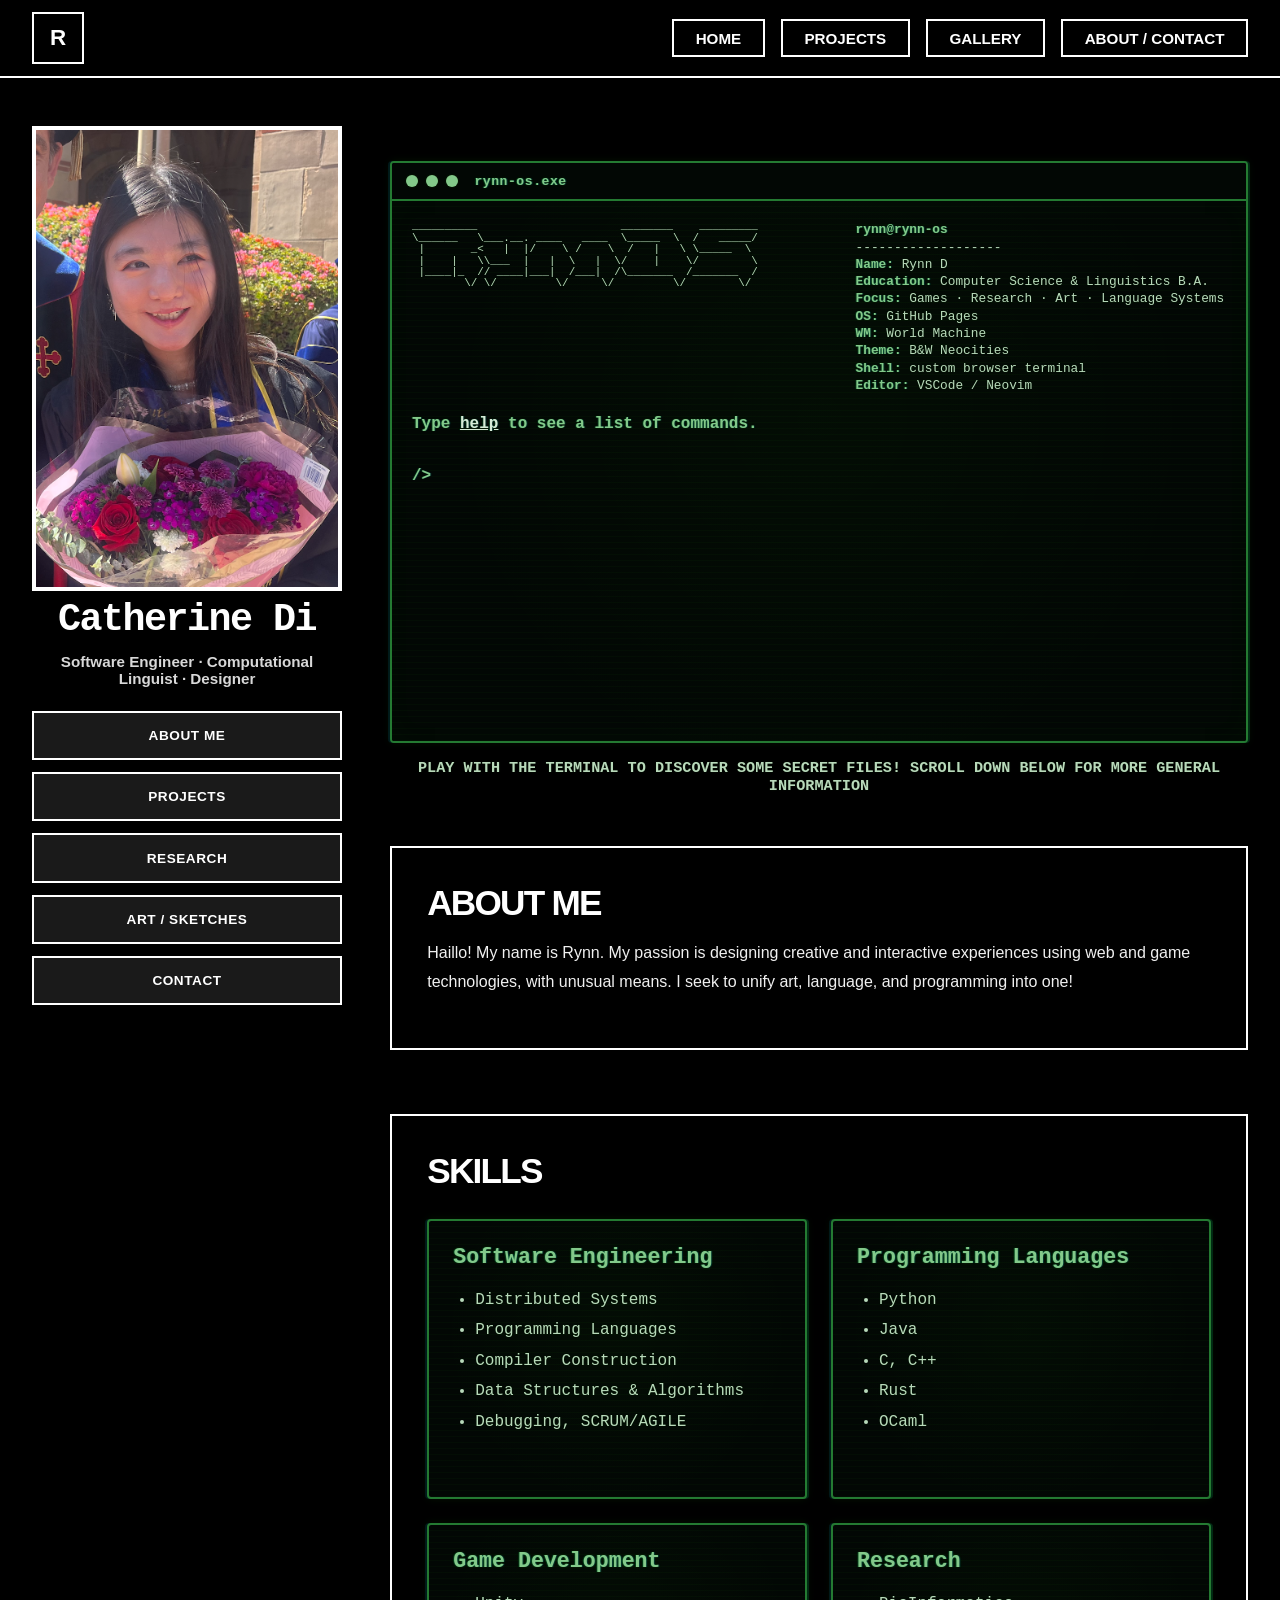
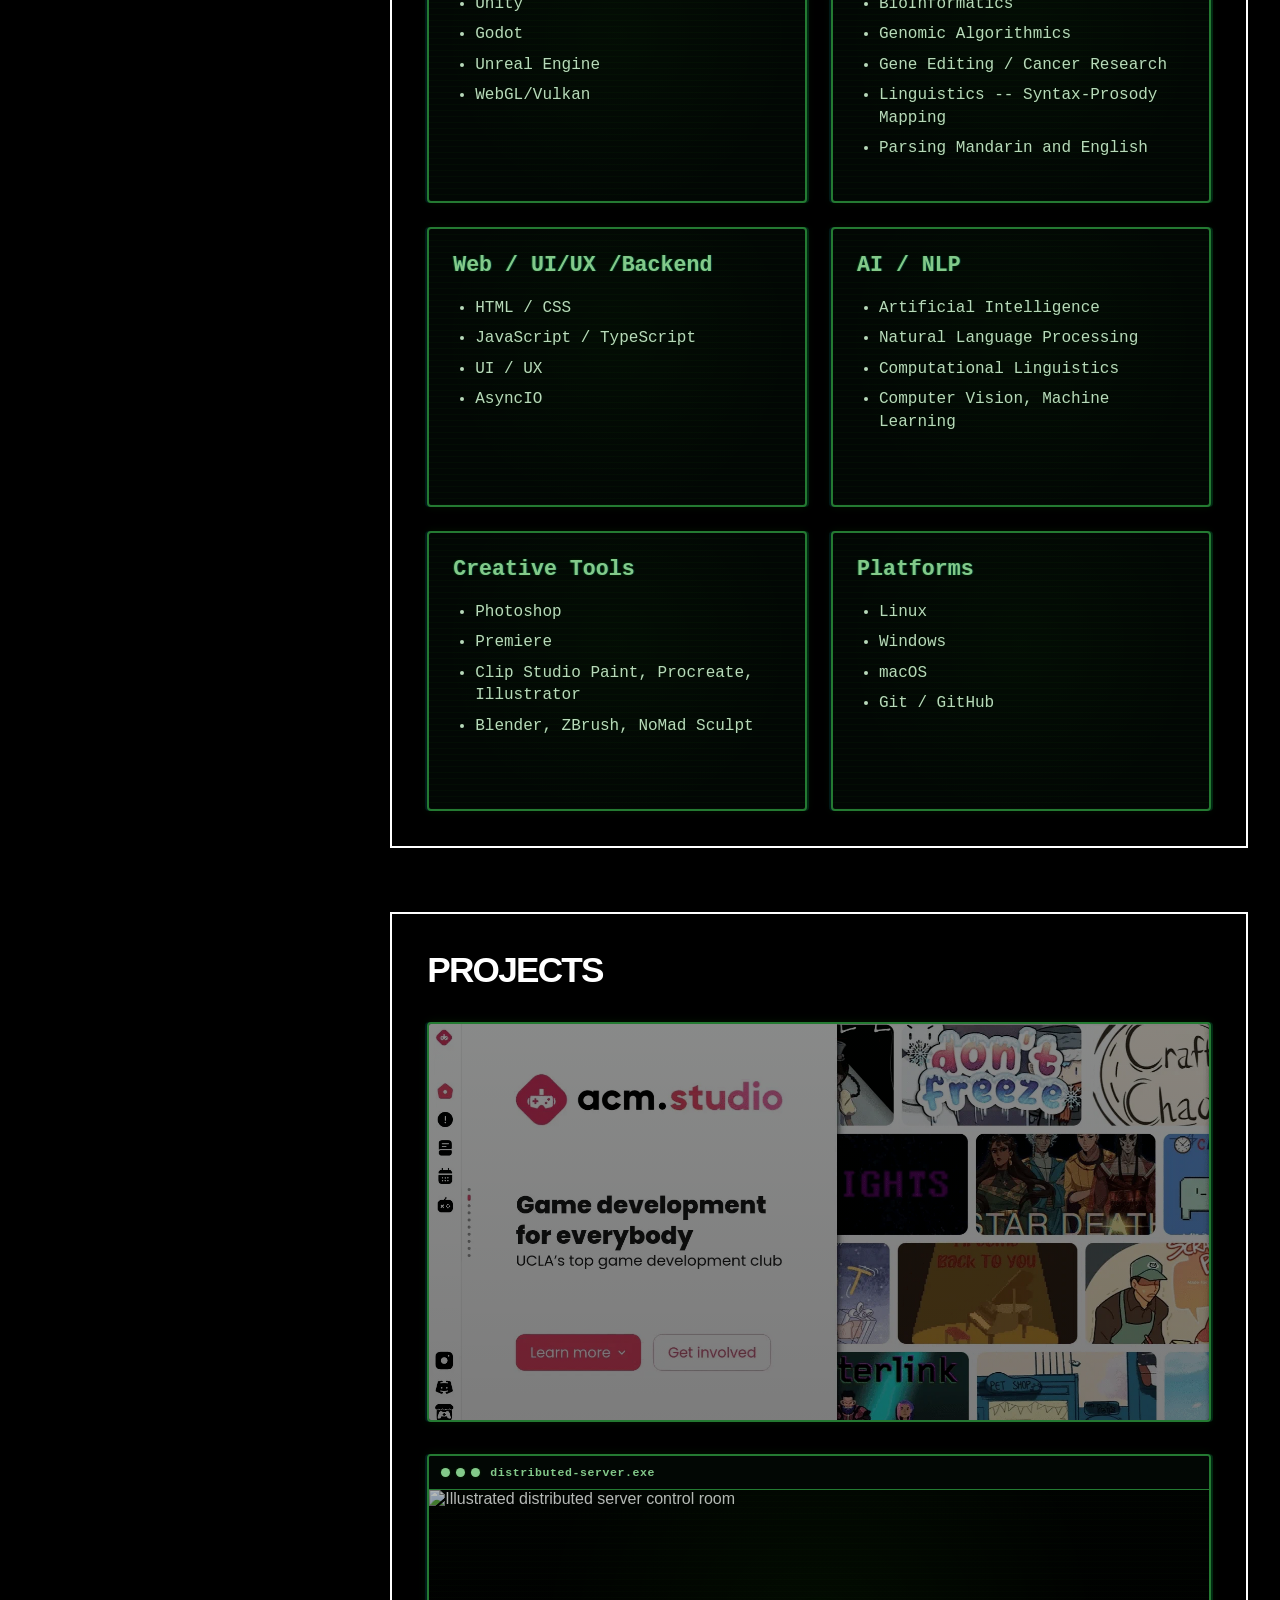
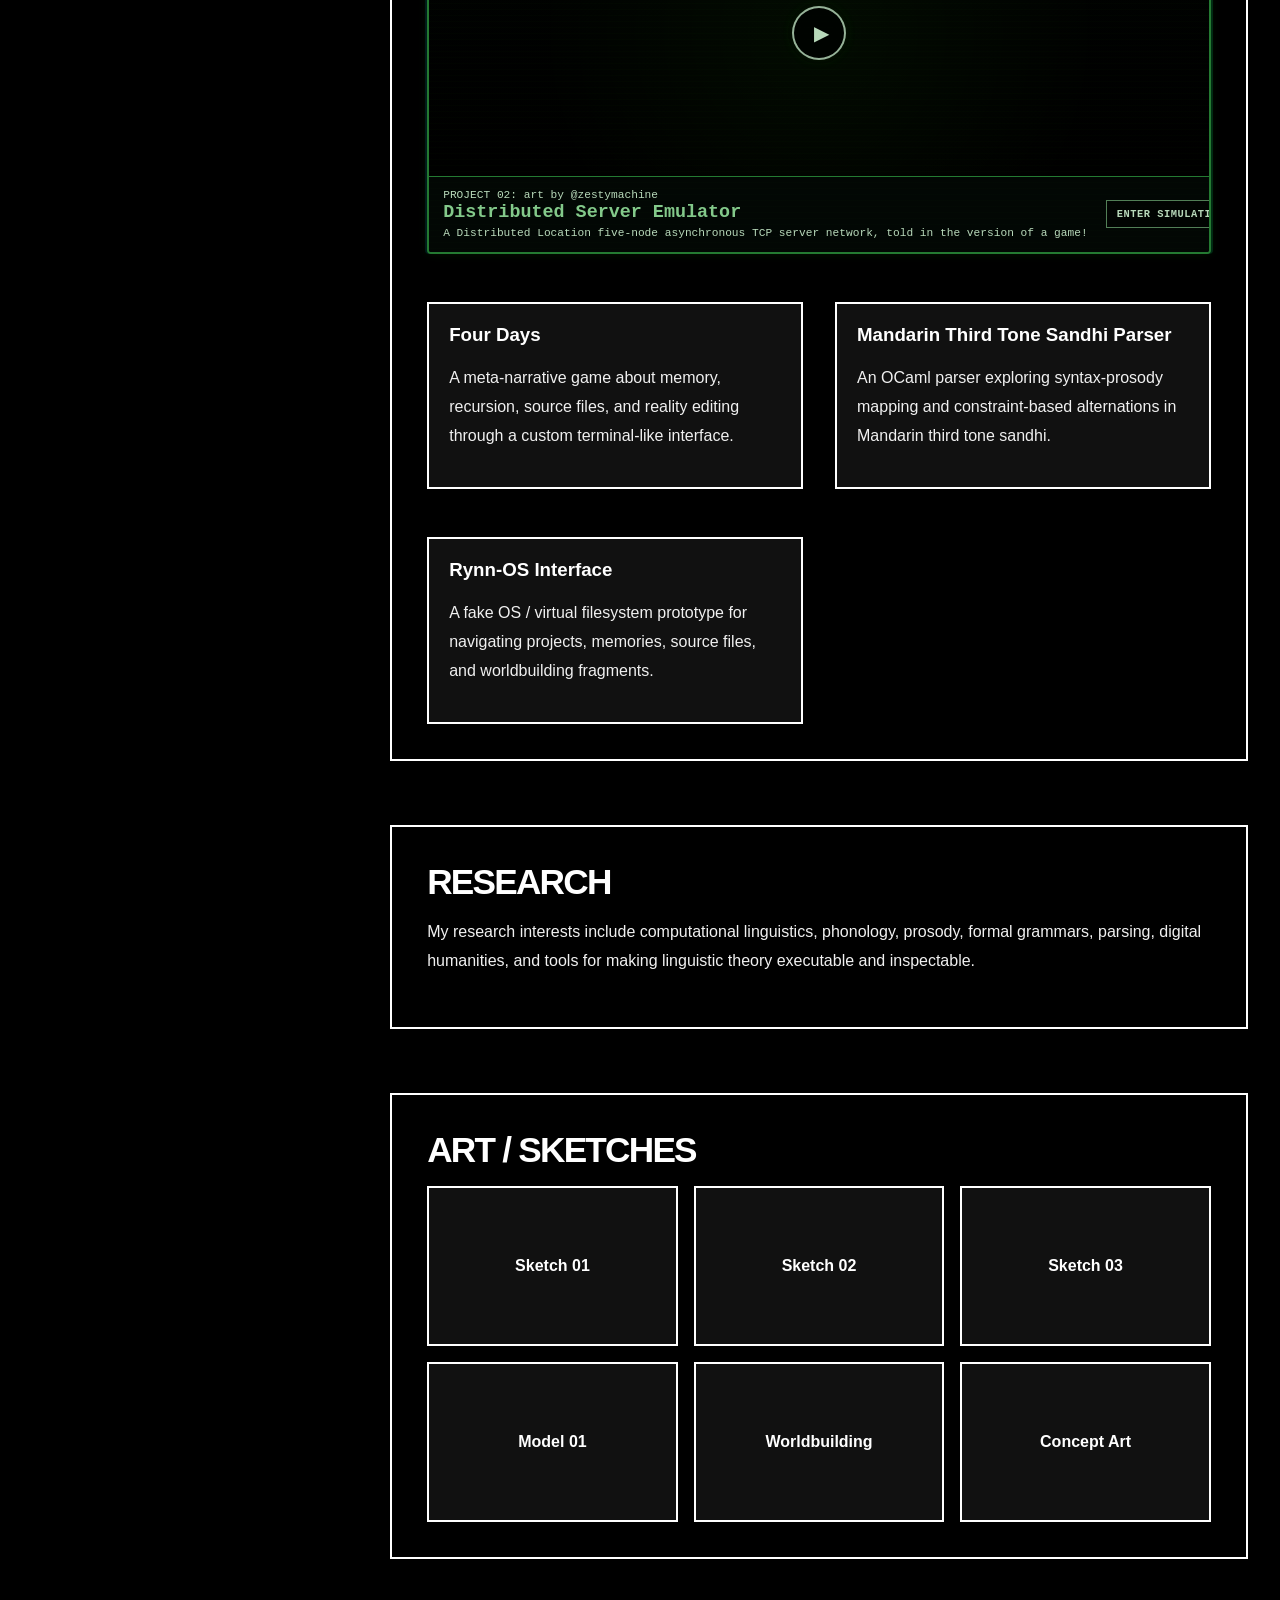
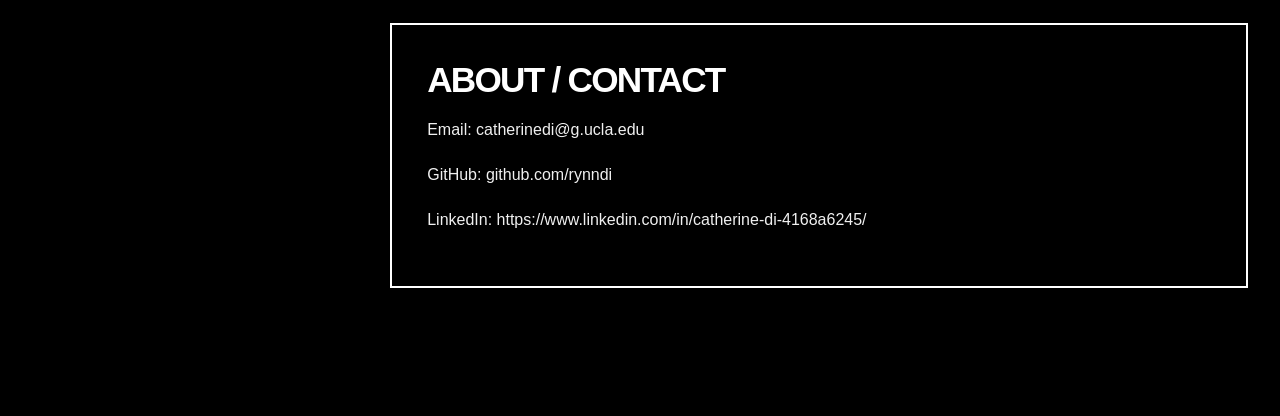
==== commit a067533e: "changed arrangement ordering" ====
--- a/index.html
+++ b/index.html
@@ -37,7 +37,7 @@
           </div>
 
         <h1>Catherine Di</h1>
-        <p>Software Engineer· Distributed Systems · Linguist · Designer  </p>
+        <p>Software Engineer · Computational Linguist · Designer  </p>
       </section>
 
       <nav class="side-buttons">
@@ -186,6 +186,20 @@
           <h2>Projects</h2>
 
           <div class="projects-grid">
+            
+            <!-- ACM Studio project -->
+                <a
+                  class="acm-studio-card"
+                  href="./projects/acm-studio/index.html"
+                  aria-label="Open the ACM Studio project"
+                >
+                  <img
+                    class="acm-studio-card-image"
+                    src="./images/projects/acm-studio/studio-carosel.webp"
+                    alt="Preview of the ACM Studio website"
+                  />
+                </a>
+
             <!-- Featured project: entire image card is clickable -->
             <a
               class="featured-project-card"
@@ -223,7 +237,7 @@
               <!-- Brief description box -->
               <div class="featured-project-info">
                 <div>
-                  <p class="featured-project-number">PROJECT 01: art by @zestymachine</p>
+                  <p class="featured-project-number">PROJECT 02: art by @zestymachine</p>
 
                   <h3>Distributed Server Emulator</h3>
 
@@ -237,18 +251,6 @@
                 </span>
               </div>
             </a>
-            <!-- ACM Studio project -->
-                <a
-                  class="acm-studio-card"
-                  href="./projects/acm-studio/index.html"
-                  aria-label="Open the ACM Studio project"
-                >
-                  <img
-                    class="acm-studio-card-image"
-                    src="./images/projects/acm-studio/studio-carosel.webp"
-                    alt="Preview of the ACM Studio website"
-                  />
-                </a>
 
             <article class="project-card">
               <h3>Four Days</h3>
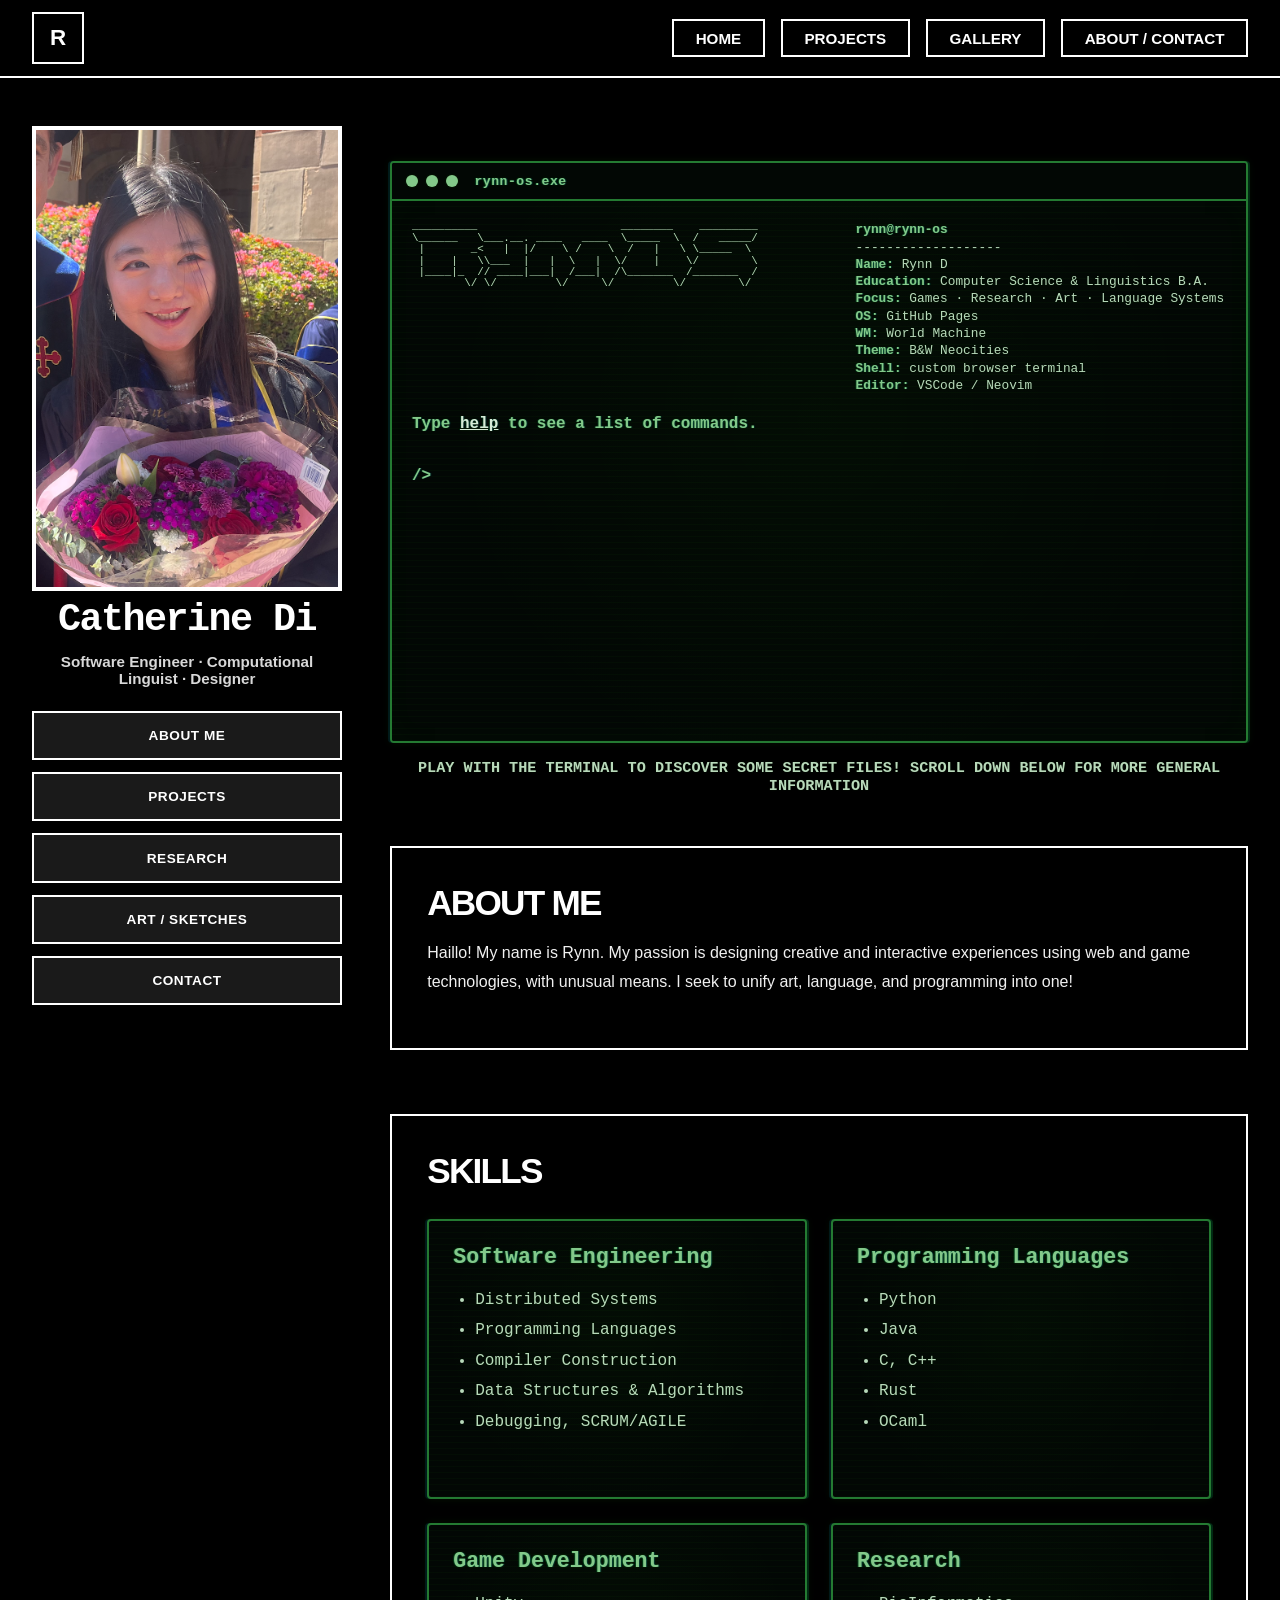
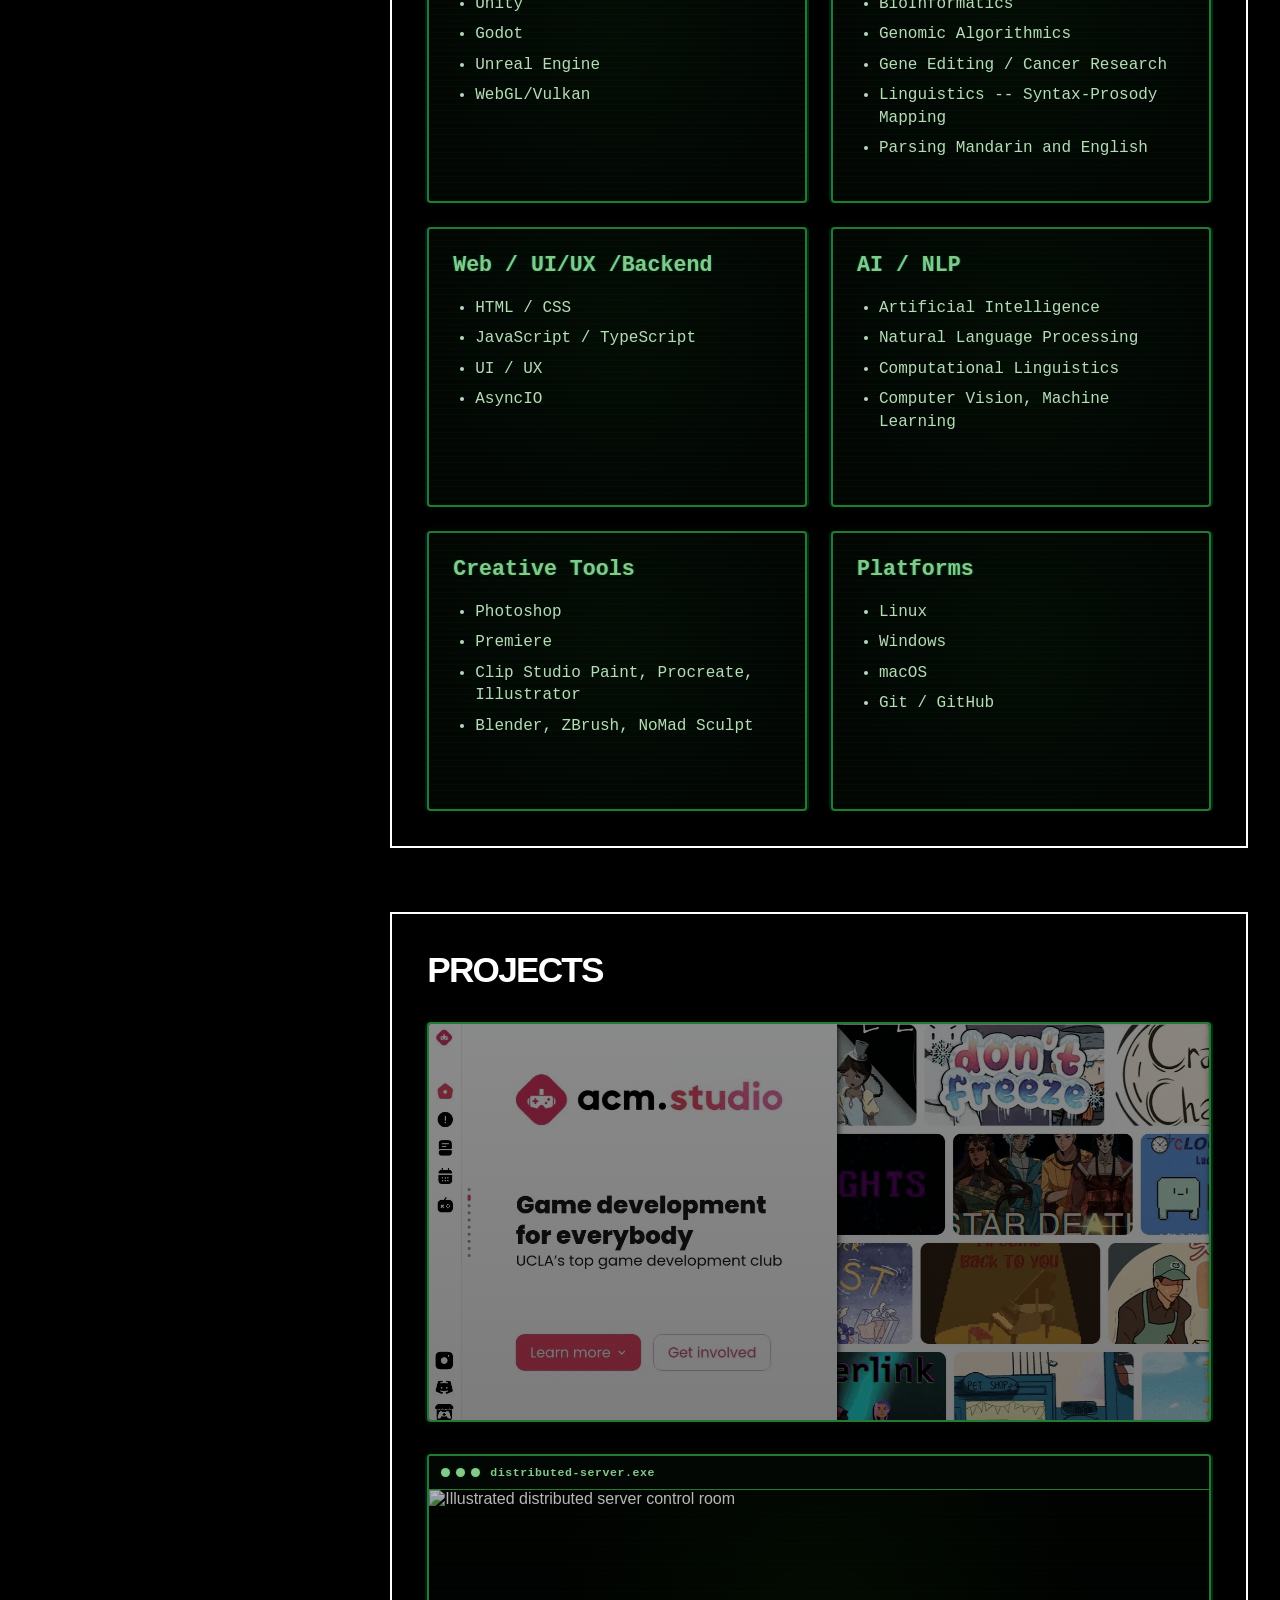
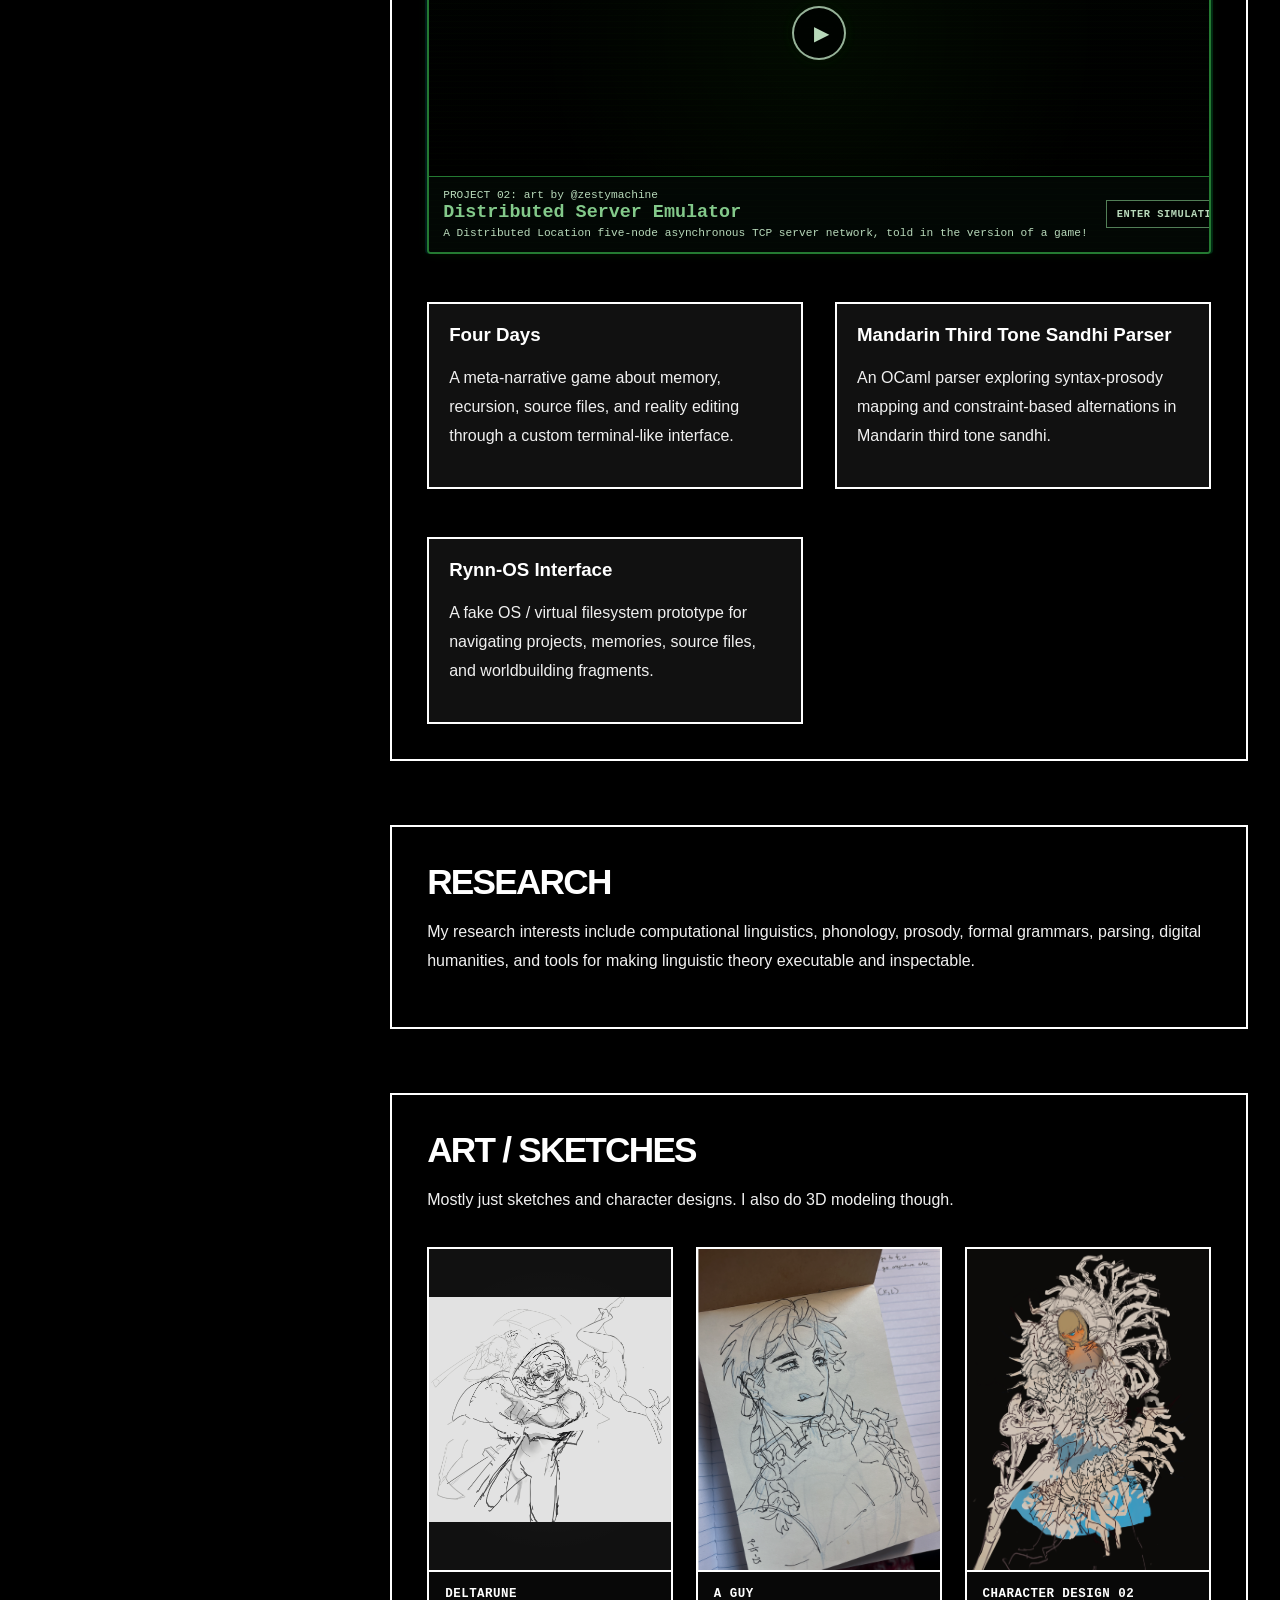
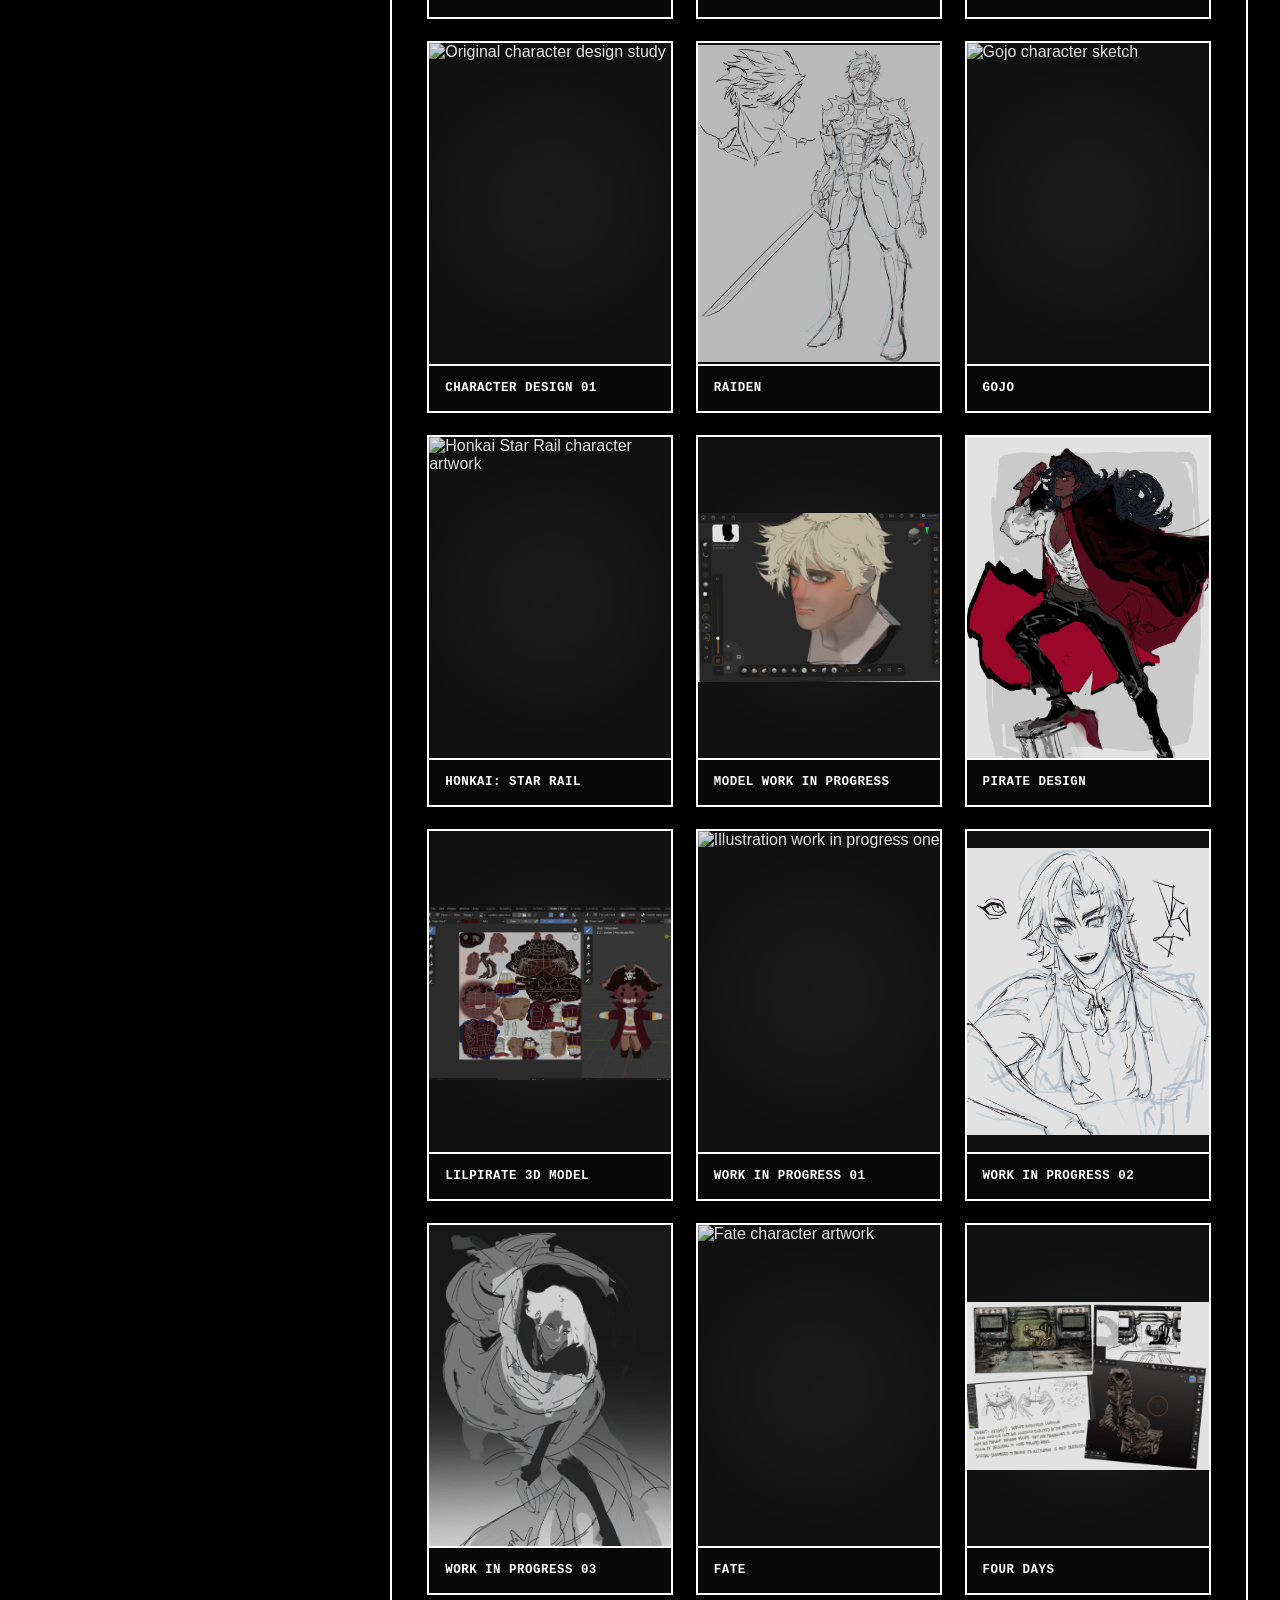
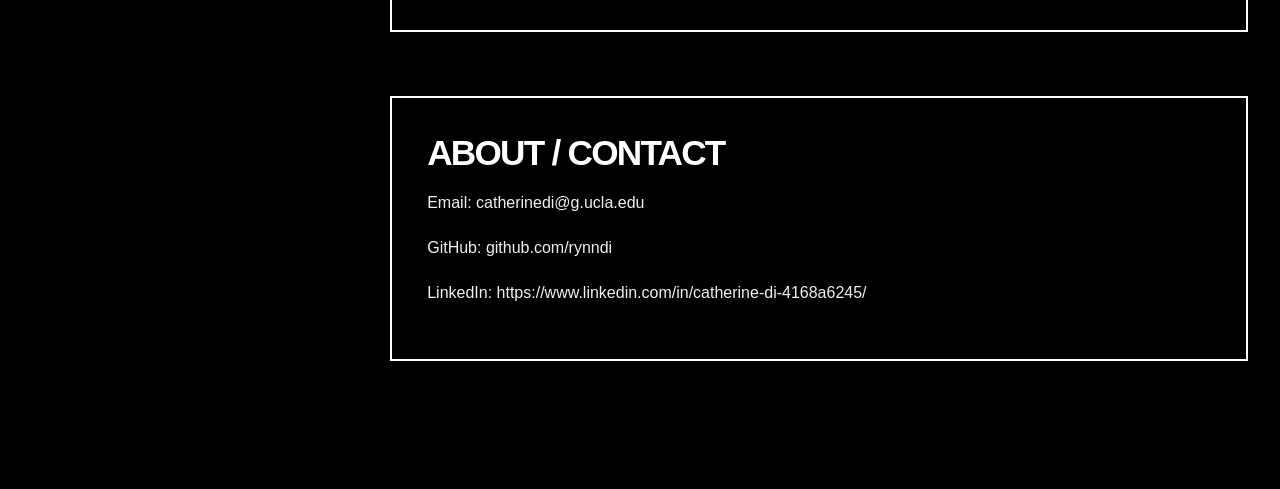
==== commit a3704adf: "added some art" ====
--- a/index.html
+++ b/index.html
@@ -293,7 +293,7 @@
         </p>
       </section>
 
-      <section id="art" class="content-section">
+      <!-- <section id="art" class="content-section">
         <h2>Art / Sketches</h2>
 
         <div class="gallery-grid">
@@ -304,6 +304,274 @@
           <div class="gallery-item">Worldbuilding</div>
           <div class="gallery-item">Concept Art</div>
         </div>
+      </section> -->
+      <section id="art" class="content-section art-section">
+        <h2>Art / Sketches</h2>
+
+        <p class="art-gallery-introduction">
+          Mostly just sketches and character designs. I also do 3D modeling though.
+        </p>
+
+        <div class="art-gallery-grid">
+          <a
+            class="art-gallery-card"
+            href="./images/art/deltarune.png"
+            target="_blank"
+            rel="noopener noreferrer"
+          >
+            <div class="art-gallery-image-frame">
+              <img
+                src="./images/art/deltarune.png"
+                alt="Deltarune character sketch"
+                loading="lazy"
+              />
+            </div>
+
+            <p>Deltarune</p>
+          </a>
+
+          <a
+            class="art-gallery-card"
+            href="./images/art/sketch.png"
+            target="_blank"
+            rel="noopener noreferrer"
+          >
+            <div class="art-gallery-image-frame">
+              <img
+                src="./images/art/sketch.png"
+                alt="sketch of a guy"
+                loading="lazy"
+              />
+            </div>
+
+            <p>A guy</p>
+          </a>
+
+          
+
+          <a
+            class="art-gallery-card"
+            href="./images/art/design2.png"
+            target="_blank"
+            rel="noopener noreferrer"
+          >
+            <div class="art-gallery-image-frame">
+              <img
+                src="./images/art/design2.png"
+                alt="Original character design illustration"
+                loading="lazy"
+              />
+            </div>
+
+            <p>Character Design 02</p>
+          </a>
+
+          <a
+            class="art-gallery-card"
+            href="./images/art/design1.png"
+            target="_blank"
+            rel="noopener noreferrer"
+          >
+            <div class="art-gallery-image-frame">
+              <img
+                src="./images/art/design1.png"
+                alt="Original character design study"
+                loading="lazy"
+              />
+            </div>
+
+            <p>Character Design 01</p>
+          </a>
+          <a
+            class="art-gallery-card"
+            href="./images/artraiden.png"
+            target="_blank"
+            rel="noopener noreferrer"
+          >
+            <div class="art-gallery-image-frame">
+              <img
+                src="./images/art/raiden.png"
+                alt="Raiden character sketch"
+                loading="lazy"
+              />
+            </div>
+
+            <p>Raiden</p>
+          </a>
+          
+
+         
+
+          <a
+            class="art-gallery-card"
+            href="./images/art/gojo.png"
+            target="_blank"
+            rel="noopener noreferrer"
+          >
+            <div class="art-gallery-image-frame">
+              <img
+                src="./images/art/gojo.png"
+                alt="Gojo character sketch"
+                loading="lazy"
+              />
+            </div>
+
+            <p>Gojo</p>
+          </a>
+
+          <a
+            class="art-gallery-card"
+            href="./images/art/HSR.png"
+            target="_blank"
+            rel="noopener noreferrer"
+          >
+            <div class="art-gallery-image-frame">
+              <img
+                src="./images/art/HSR.png"
+                alt="Honkai Star Rail character artwork"
+                loading="lazy"
+              />
+            </div>
+
+            <p>Honkai: Star Rail</p>
+          </a>
+
+          <a
+            class="art-gallery-card"
+            href="./images/art/modelWIP.png"
+            target="_blank"
+            rel="noopener noreferrer"
+          >
+            <div class="art-gallery-image-frame">
+              <img
+                src="./images/art/modelWIP.png"
+                alt="Three-dimensional model work in progress"
+                loading="lazy"
+              />
+            </div>
+
+            <p>Model Work in Progress</p>
+          </a>
+
+          <a
+            class="art-gallery-card"
+            href="./images/art/pirate.png"
+            target="_blank"
+            rel="noopener noreferrer"
+          >
+            <div class="art-gallery-image-frame">
+              <img
+                src="./images/art/pirate.png"
+                alt="Pirate character design"
+                loading="lazy"
+              />
+            </div>
+
+            <p>Pirate Design</p>
+          </a>
+
+          <a
+            class="art-gallery-card"
+            href="./images/art/lilpirate.png"
+            target="_blank"
+            rel="noopener noreferrer"
+          >
+            <div class="art-gallery-image-frame">
+              <img
+                src="./images/art/lilpirate.png"
+                alt="Pirate character design"
+                loading="lazy"
+              />
+            </div>
+
+            <p>lilPirate 3D model</p>
+          </a>
+
+          
+
+          <a
+            class="art-gallery-card"
+            href="./images/art/wip1.png"
+            target="_blank"
+            rel="noopener noreferrer"
+          >
+            <div class="art-gallery-image-frame">
+              <img
+                src="./images/art/wip1.png"
+                alt="Illustration work in progress one"
+                loading="lazy"
+              />
+            </div>
+
+            <p>Work in Progress 01</p>
+          </a>
+
+          <a
+            class="art-gallery-card"
+            href="./images/art/wip2.png"
+            target="_blank"
+            rel="noopener noreferrer"
+          >
+            <div class="art-gallery-image-frame">
+              <img
+                src="./images/art/wip2.png"
+                alt="Illustration work in progress two"
+                loading="lazy"
+              />
+            </div>
+
+            <p>Work in Progress 02</p>
+          </a>
+
+          <a
+            class="art-gallery-card"
+            href="./images/art/wip3.png"
+            target="_blank"
+            rel="noopener noreferrer"
+          >
+            <div class="art-gallery-image-frame">
+              <img
+                src="./images/art/wip3.png"
+                alt="Illustration work in progress three"
+                loading="lazy"
+              />
+            </div>
+
+            <p>Work in Progress 03</p>
+          </a>
+          <a
+            class="art-gallery-card"
+            href="./images/art/fate.png"
+            target="_blank"
+            rel="noopener noreferrer"
+          >
+            <div class="art-gallery-image-frame">
+              <img
+                src="./images/art/fate.png"
+                alt="Fate character artwork"
+                loading="lazy"
+              />
+            </div>
+
+            <p>Fate</p>
+          </a>
+           <a
+            class="art-gallery-card"
+            href="./images/art/fourDays.png"
+            target="_blank"
+            rel="noopener noreferrer"
+          >
+            <div class="art-gallery-image-frame">
+              <img
+                src="./images/art/fourDays.png"
+                alt="Four Days game concept artwork"
+                loading="lazy"
+              />
+            </div>
+
+            <p>Four Days</p>
+          </a>
+        </div>
       </section>
 
       <section id="contact" class="content-section">
--- a/style.css
+++ b/style.css
@@ -1352,4 +1352,159 @@
   .projects-section .acm-studio-card {
     height: 300px;
   }
+}
+
+/* ==================================================
+   ART GALLERY — THREE-COLUMN PORTRAIT LAYOUT
+   ================================================== */
+
+.art-gallery-grid {
+  display: grid;
+  grid-template-columns: repeat(3, minmax(0, 1fr));
+  gap: 1.4rem;
+
+  width: 100%;
+  margin-top: 2rem;
+}
+
+.art-gallery-card {
+  min-width: 0;
+  overflow: hidden;
+
+  display: flex;
+  flex-direction: column;
+
+  color: #ffffff;
+  background: #080808;
+
+  border: 2px solid #ffffff;
+  text-decoration: none;
+
+  transition:
+    transform 180ms ease,
+    border-color 180ms ease,
+    box-shadow 180ms ease;
+}
+
+
+/* Portrait-shaped frame for vertically oriented artwork */
+
+.art-gallery-image-frame {
+  width: 100%;
+  aspect-ratio: 3 / 4;
+
+  display: grid;
+  place-items: center;
+
+  overflow: hidden;
+
+  background:
+    radial-gradient(
+      circle at center,
+      rgba(255, 255, 255, 0.04),
+      transparent 72%
+    ),
+    #111111;
+
+  border-bottom: 2px solid #ffffff;
+}
+
+
+/* Preserve the entire artwork without cropping */
+
+.art-gallery-card img {
+  display: block;
+
+  width: 100%;
+  height: 100%;
+
+  object-fit: contain;
+  object-position: center;
+
+  filter:
+    brightness(0.88)
+    contrast(1.02)
+    saturate(0.84);
+
+  transition:
+    transform 250ms ease,
+    filter 200ms ease;
+}
+
+
+/* Artwork title */
+
+.art-gallery-card > p {
+  max-width: none;
+  margin: 0;
+  padding: 0.85rem 1rem;
+
+  color: #ffffff;
+  background: #080808;
+
+  font-family: "Courier New", monospace;
+  font-size: 0.78rem;
+  font-weight: 900;
+  line-height: 1.4;
+  letter-spacing: 0.04em;
+  text-transform: uppercase;
+}
+
+
+/* Hover */
+
+.art-gallery-card:hover {
+  transform: translateY(-3px);
+
+  border-color: #83c98a;
+
+  box-shadow:
+    3px 0 0 rgba(0, 255, 136, 0.18),
+    -3px 0 0 rgba(0, 207, 255, 0.12),
+    0 0 14px rgba(57, 255, 20, 0.1);
+}
+
+.art-gallery-card:hover img {
+  transform: scale(1.015);
+
+  filter:
+    brightness(0.98)
+    contrast(1.02)
+    saturate(0.7);
+}
+
+.art-gallery-card:hover > p {
+  color: #83c98a;
+}
+
+
+/* Remove the old special treatment for the last odd card */
+
+.art-gallery-card:last-child:nth-child(odd) {
+  grid-column: auto;
+  width: auto;
+  justify-self: stretch;
+}
+
+
+/* Two columns on tablets */
+
+@media (max-width: 950px) {
+  .art-gallery-grid {
+    grid-template-columns: repeat(2, minmax(0, 1fr));
+  }
+}
+
+
+/* One column on phones */
+
+@media (max-width: 620px) {
+  .art-gallery-grid {
+    grid-template-columns: 1fr;
+    gap: 1.25rem;
+  }
+
+  .art-gallery-image-frame {
+    aspect-ratio: 3 / 4;
+  }
 }
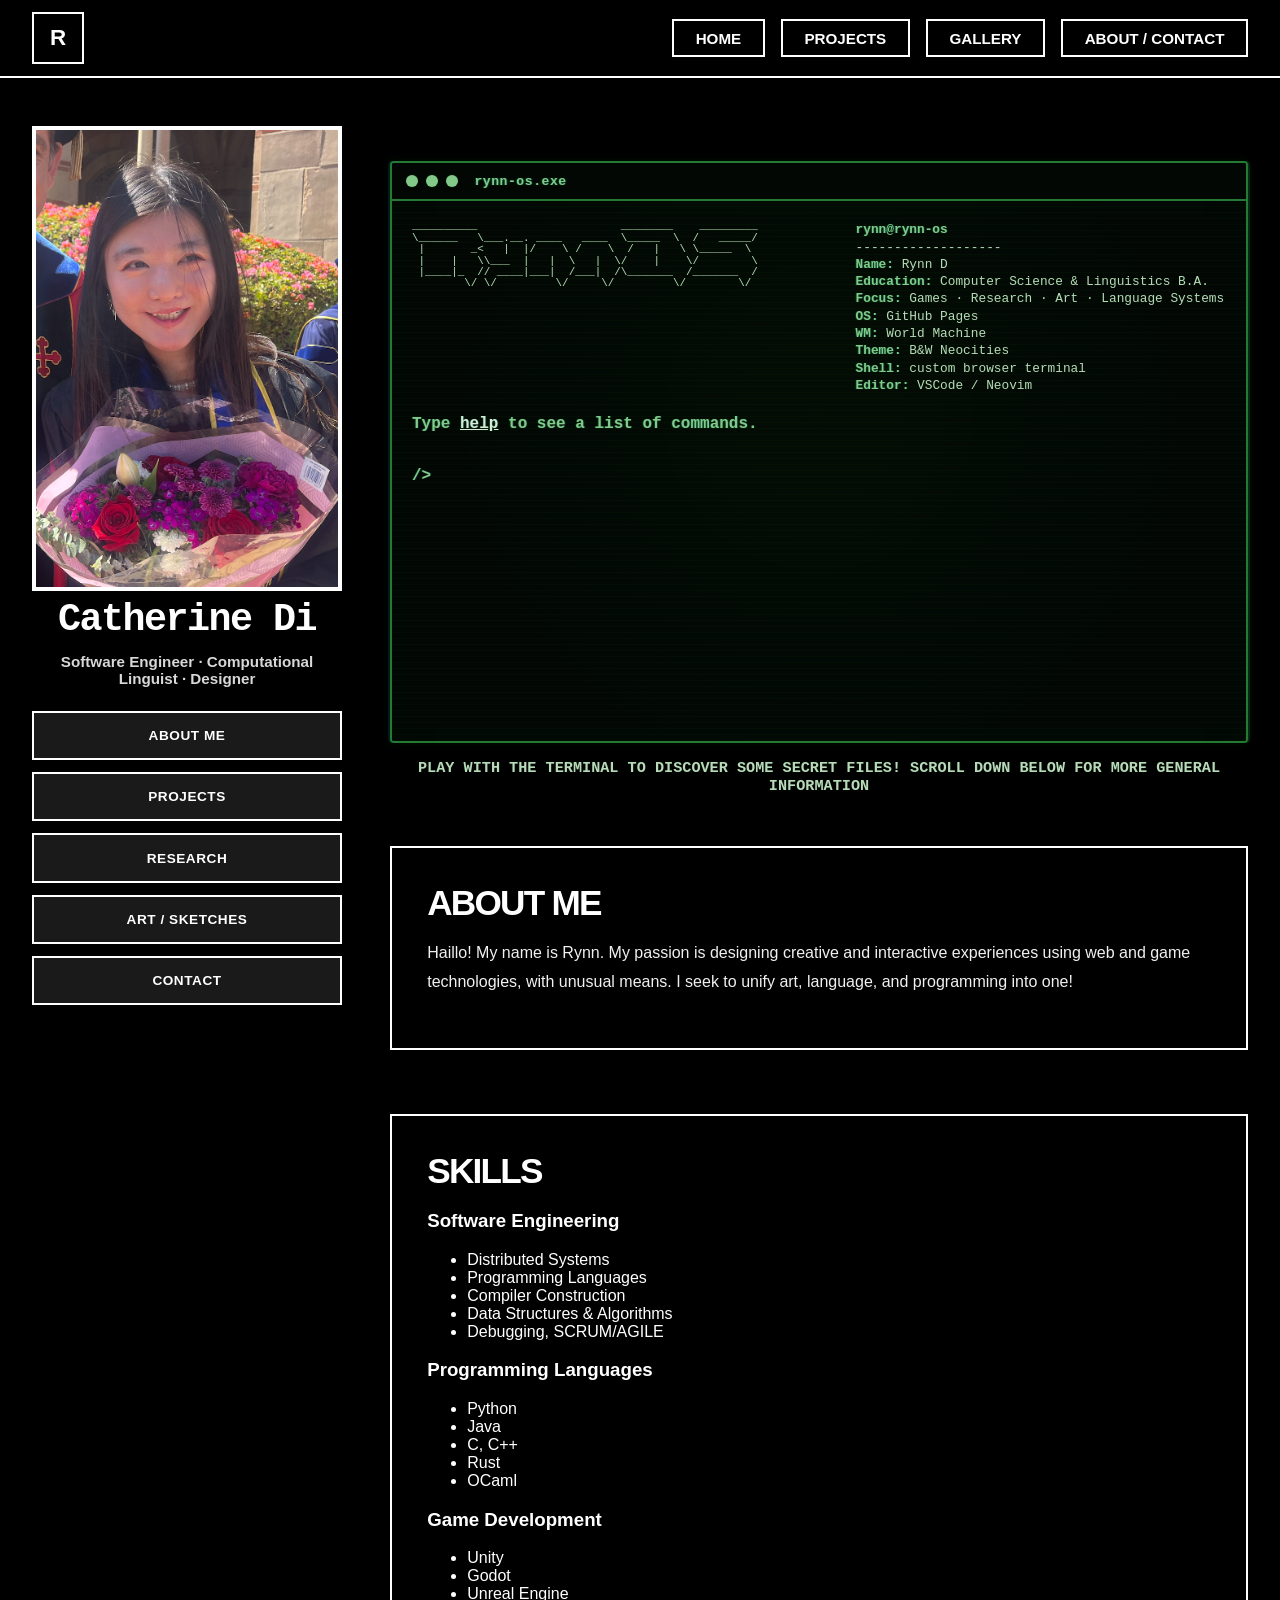
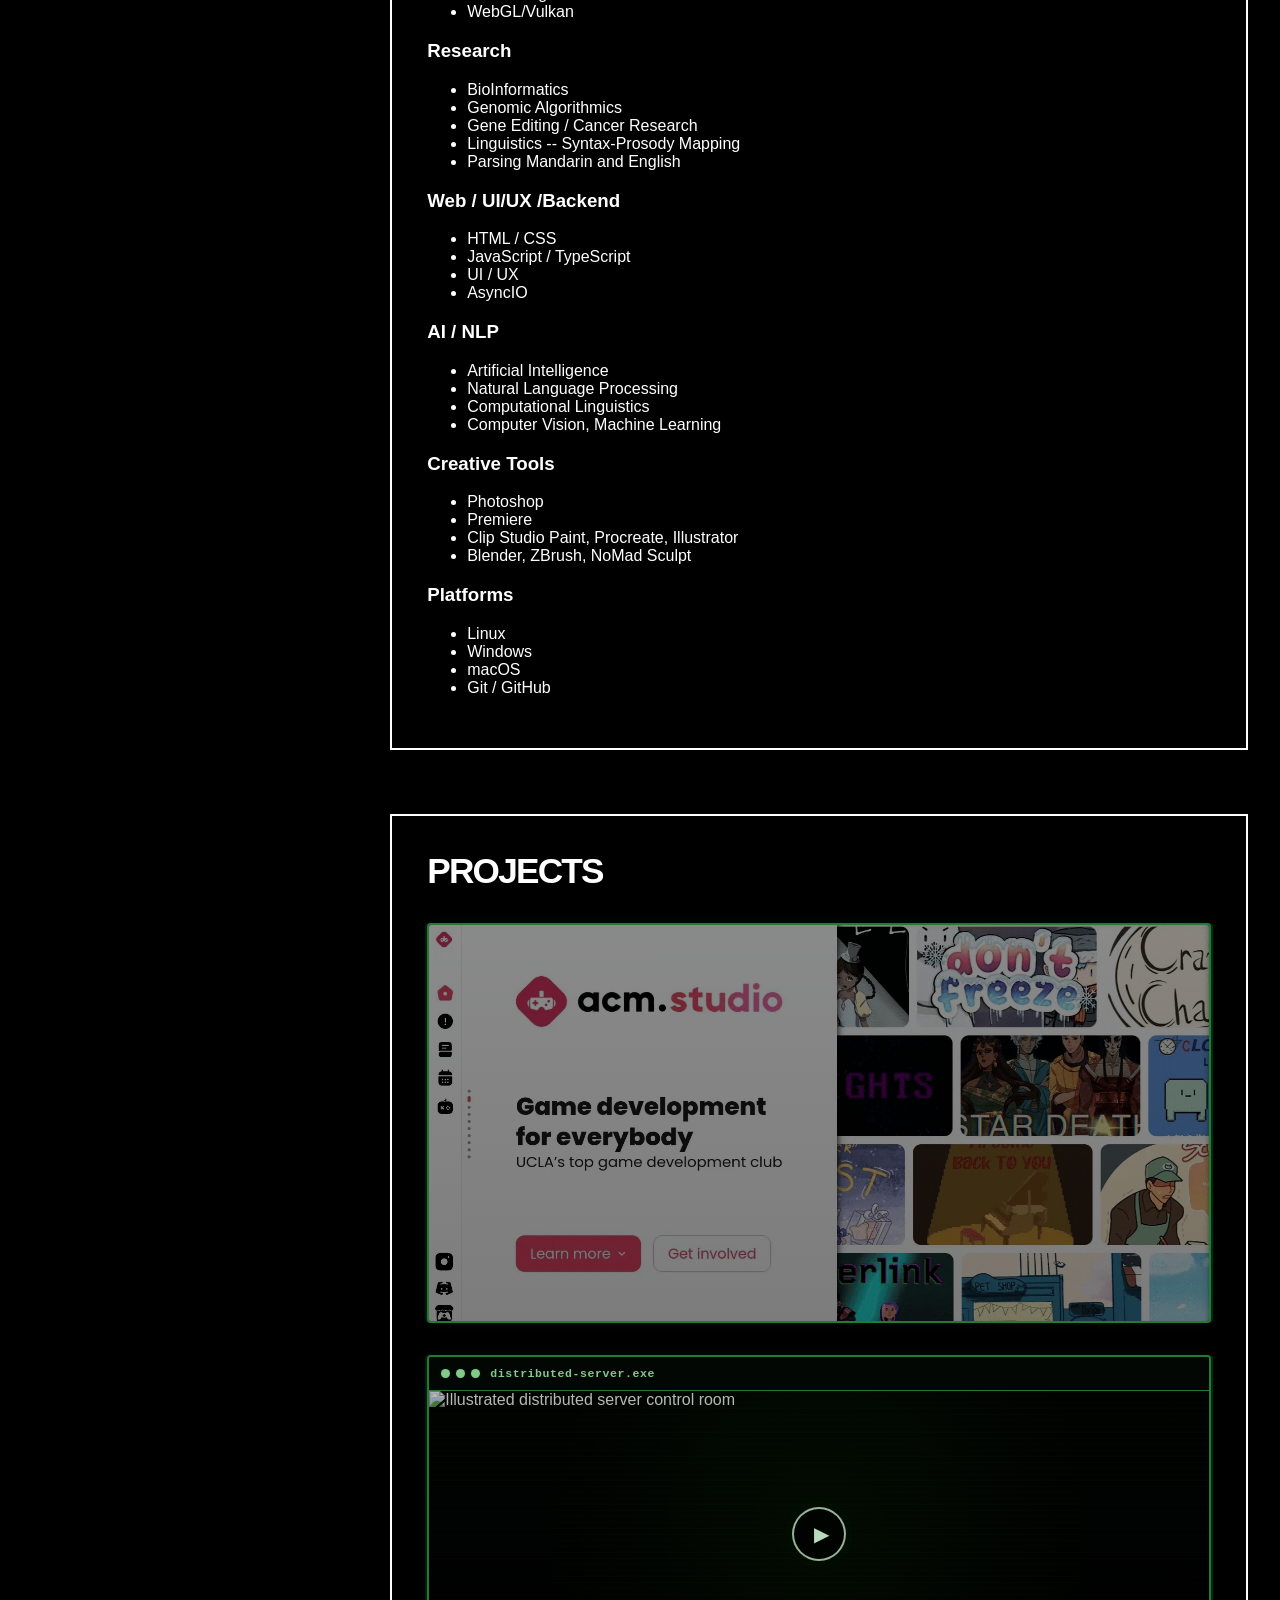
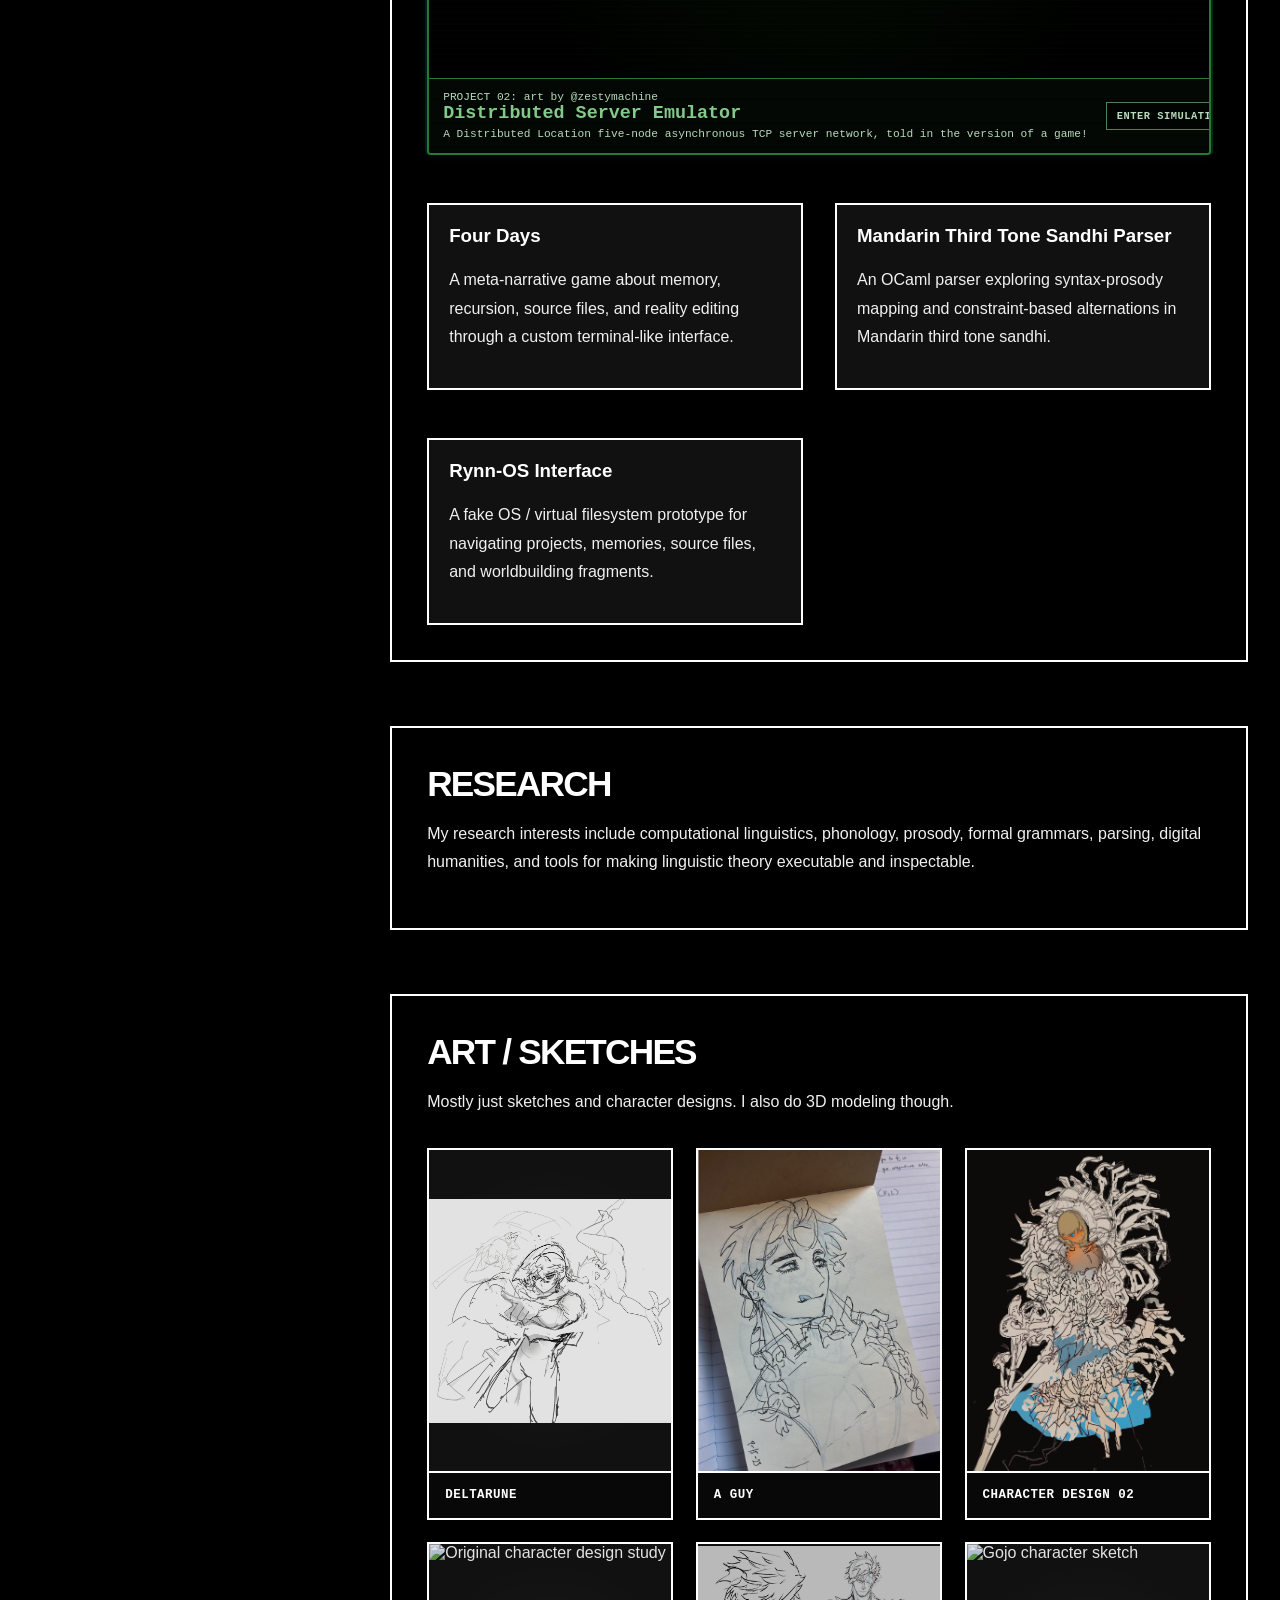
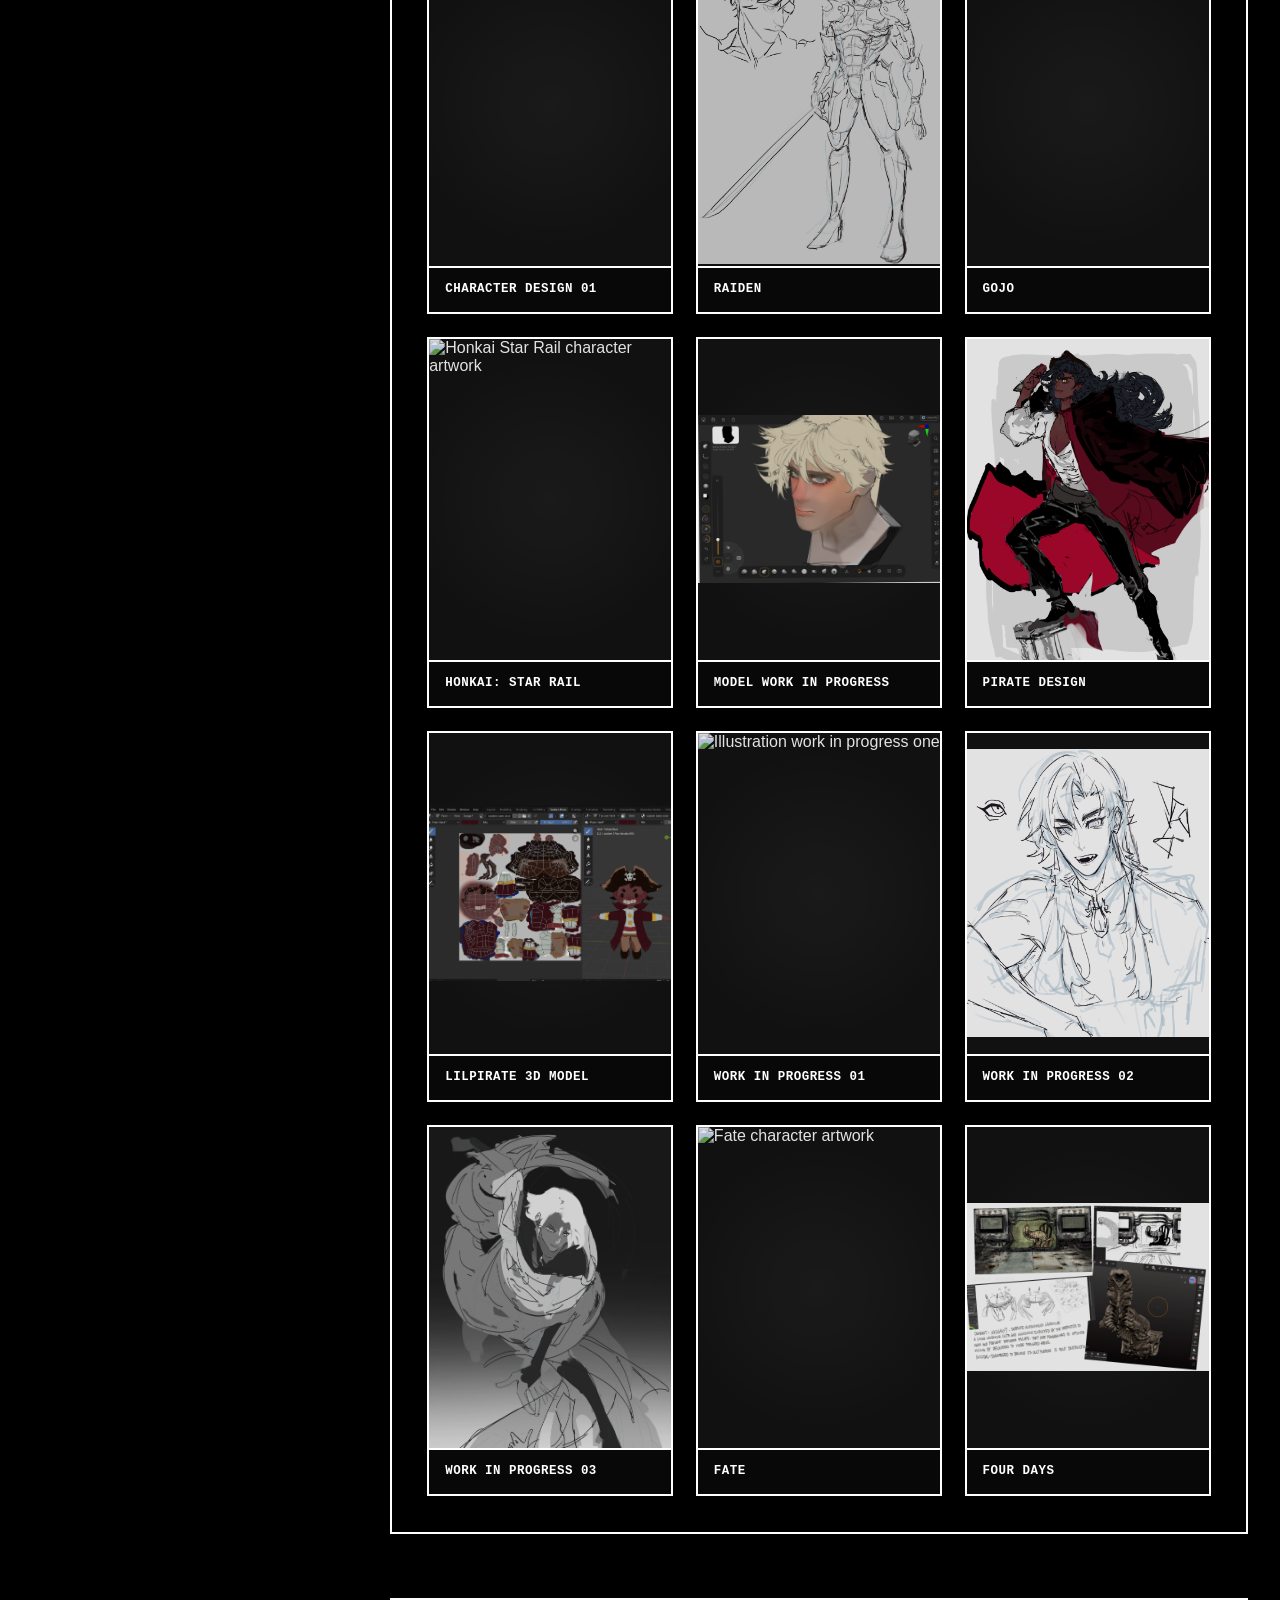
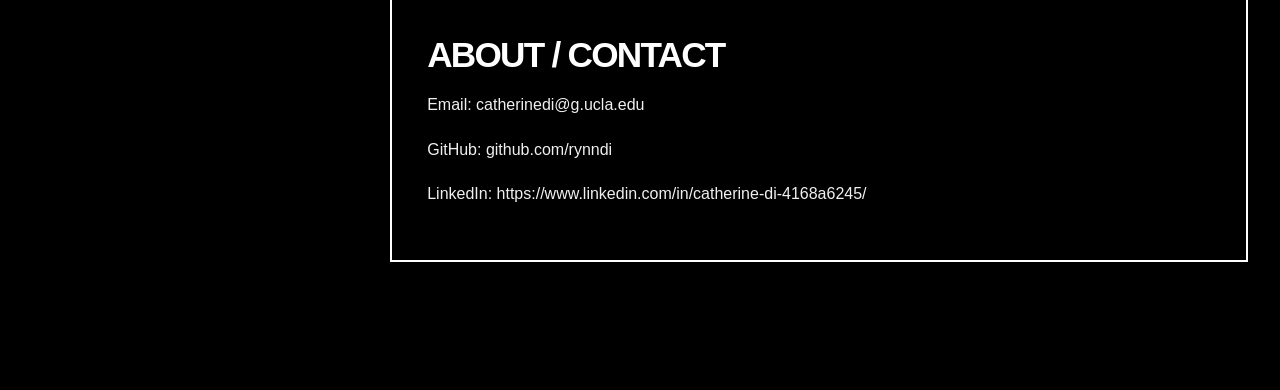
==== commit 3efe957c: "caching shenanigans" ====
--- a/index.html
+++ b/index.html
@@ -6,8 +6,7 @@
 
   <title>Catherine "Rynn" Di</title>
 
-  <link rel="stylesheet" href="./style.css?v=1000" />
-  <link rel="stylesheet" href="./skills.css?v=1" />
+  <link rel="stylesheet" href="./style.css?v=1010" />
   <!-- //parser_web.js creates window.parseEnglish -->
   <script src="parser_web.js" defer></script>
   <script src="terminal.js" defer></script>
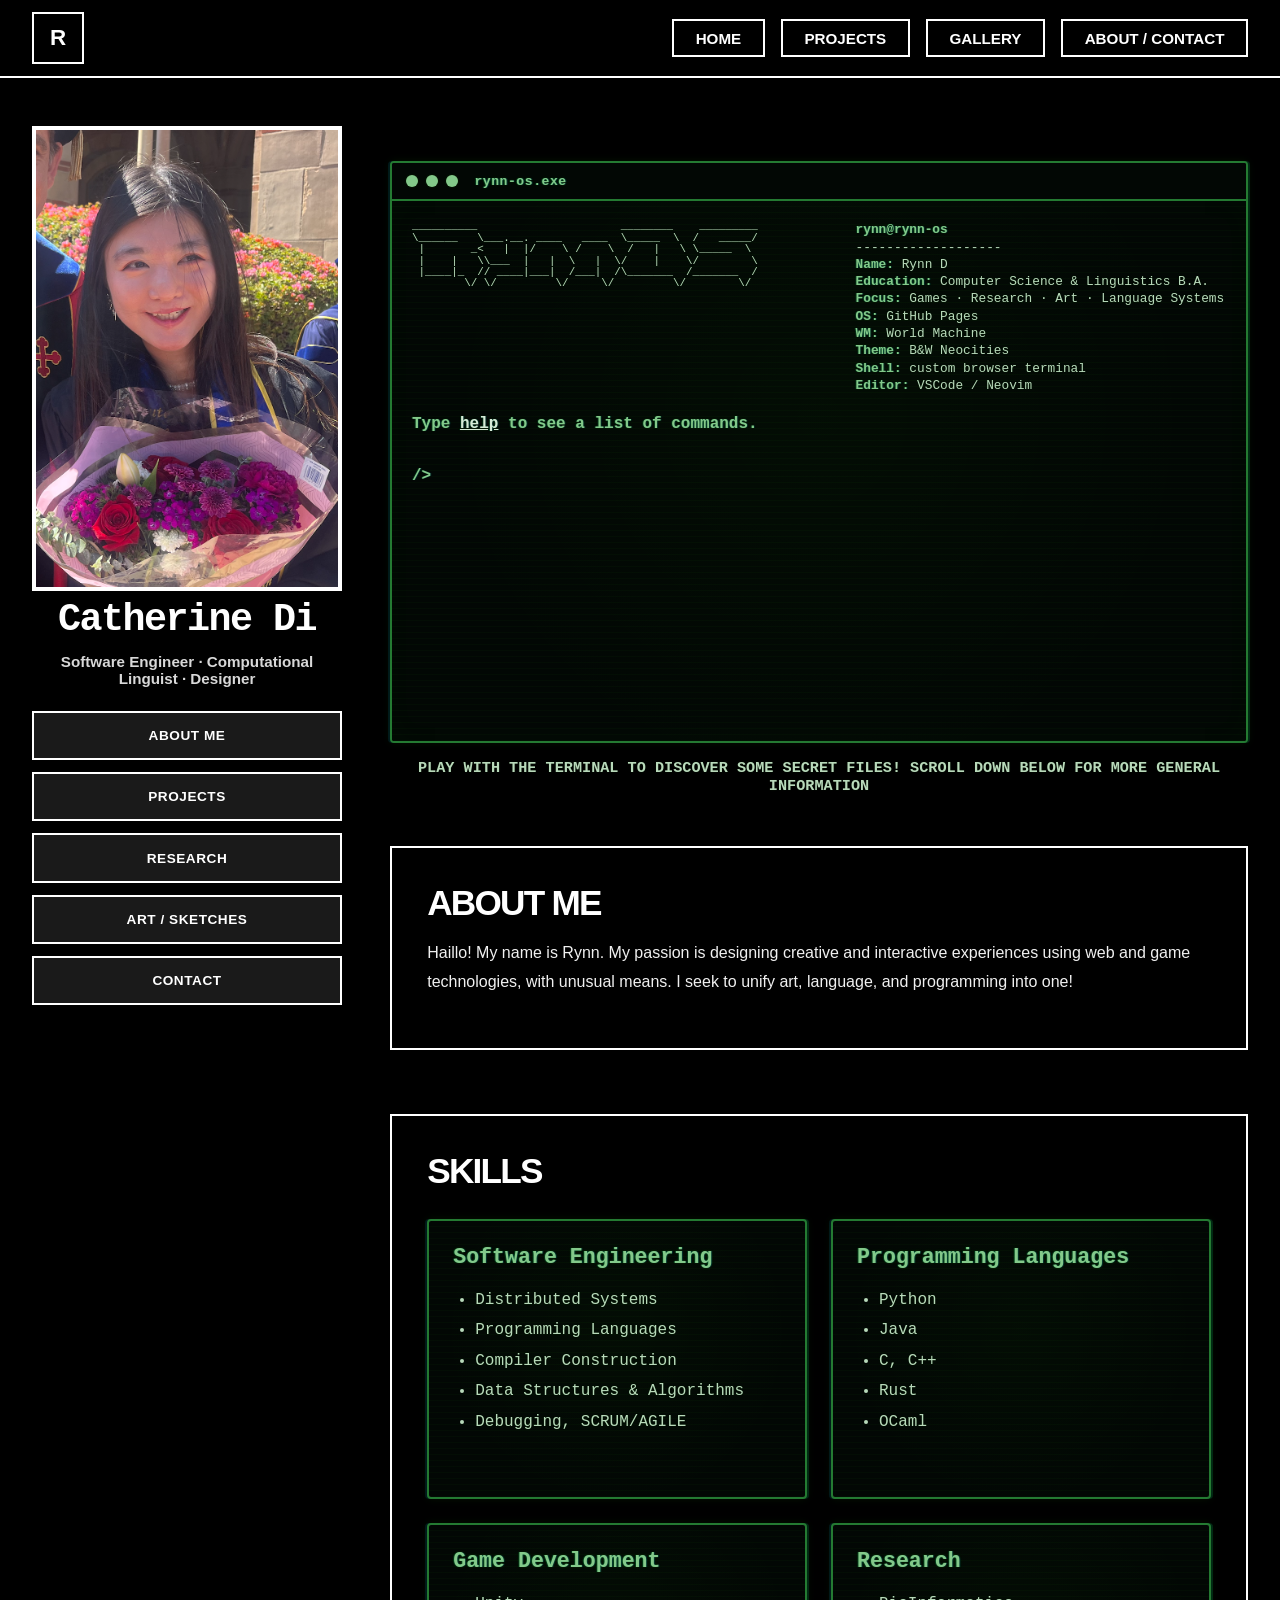
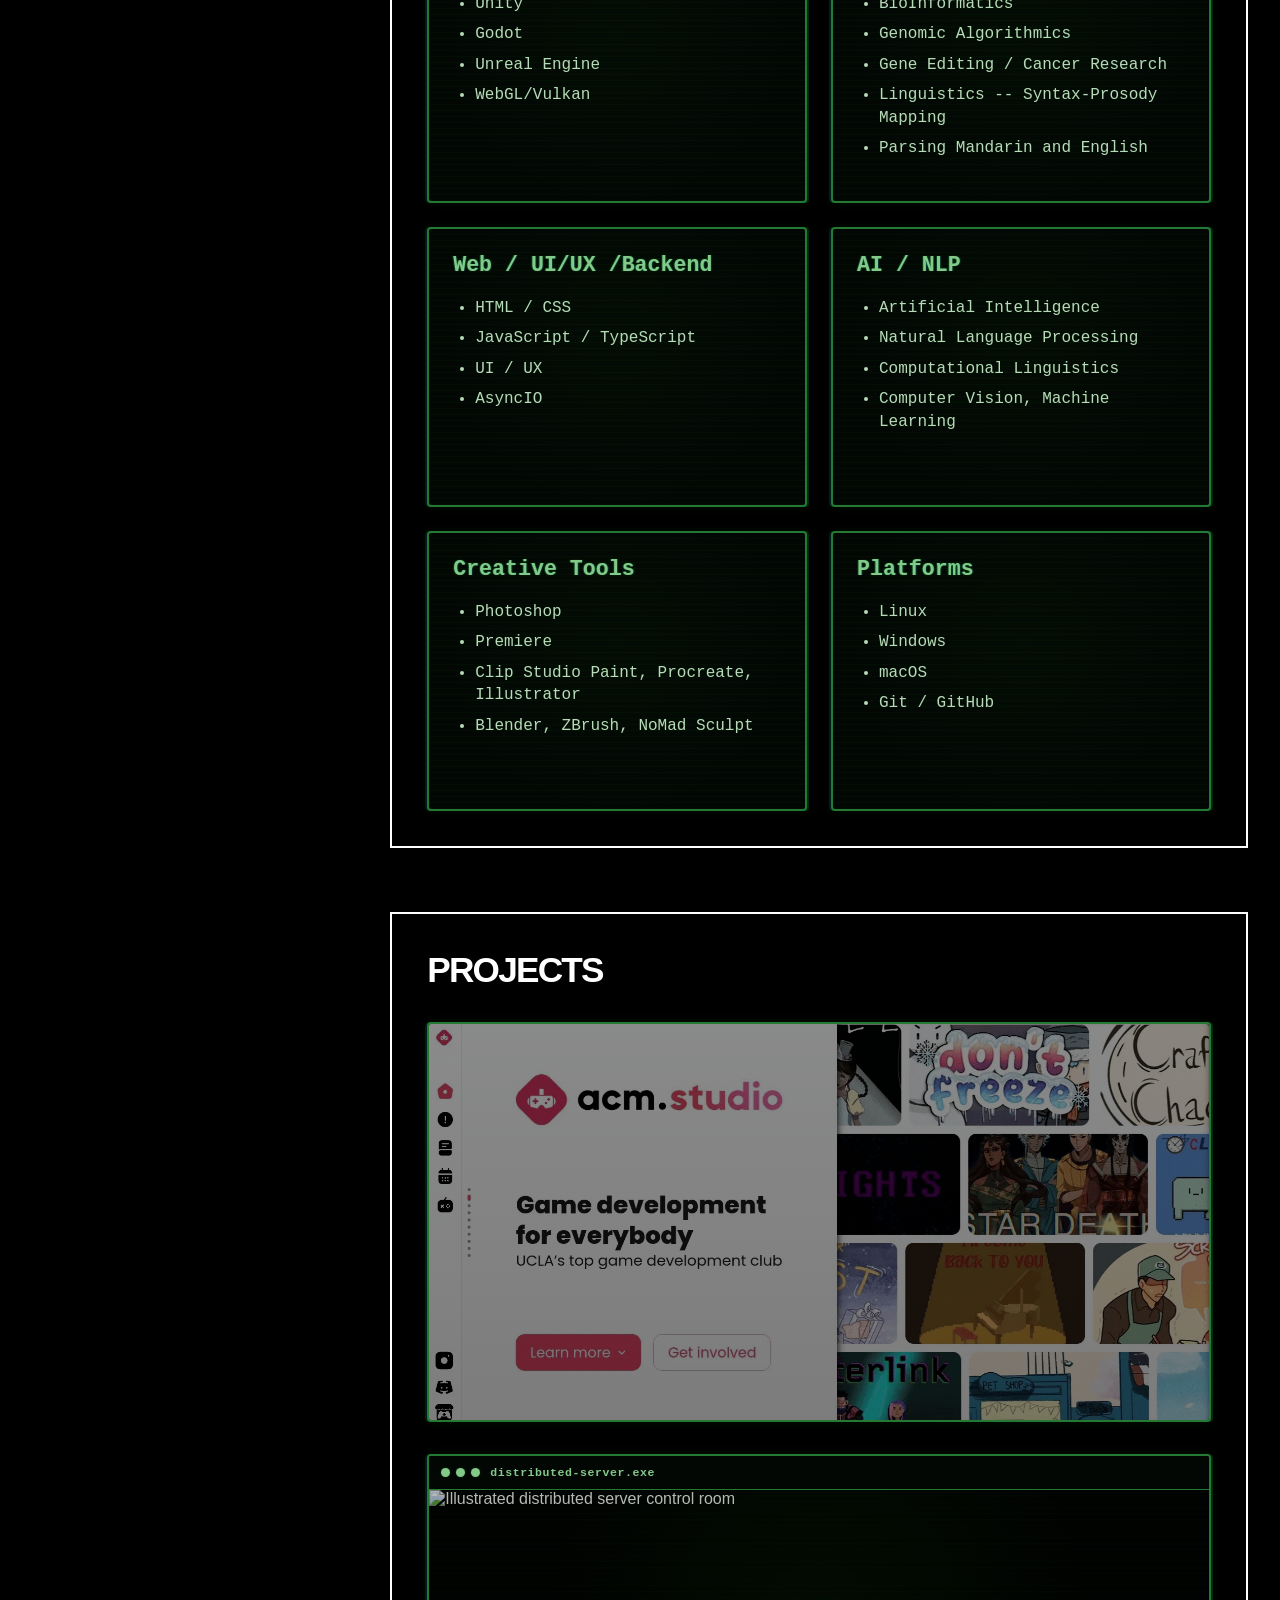
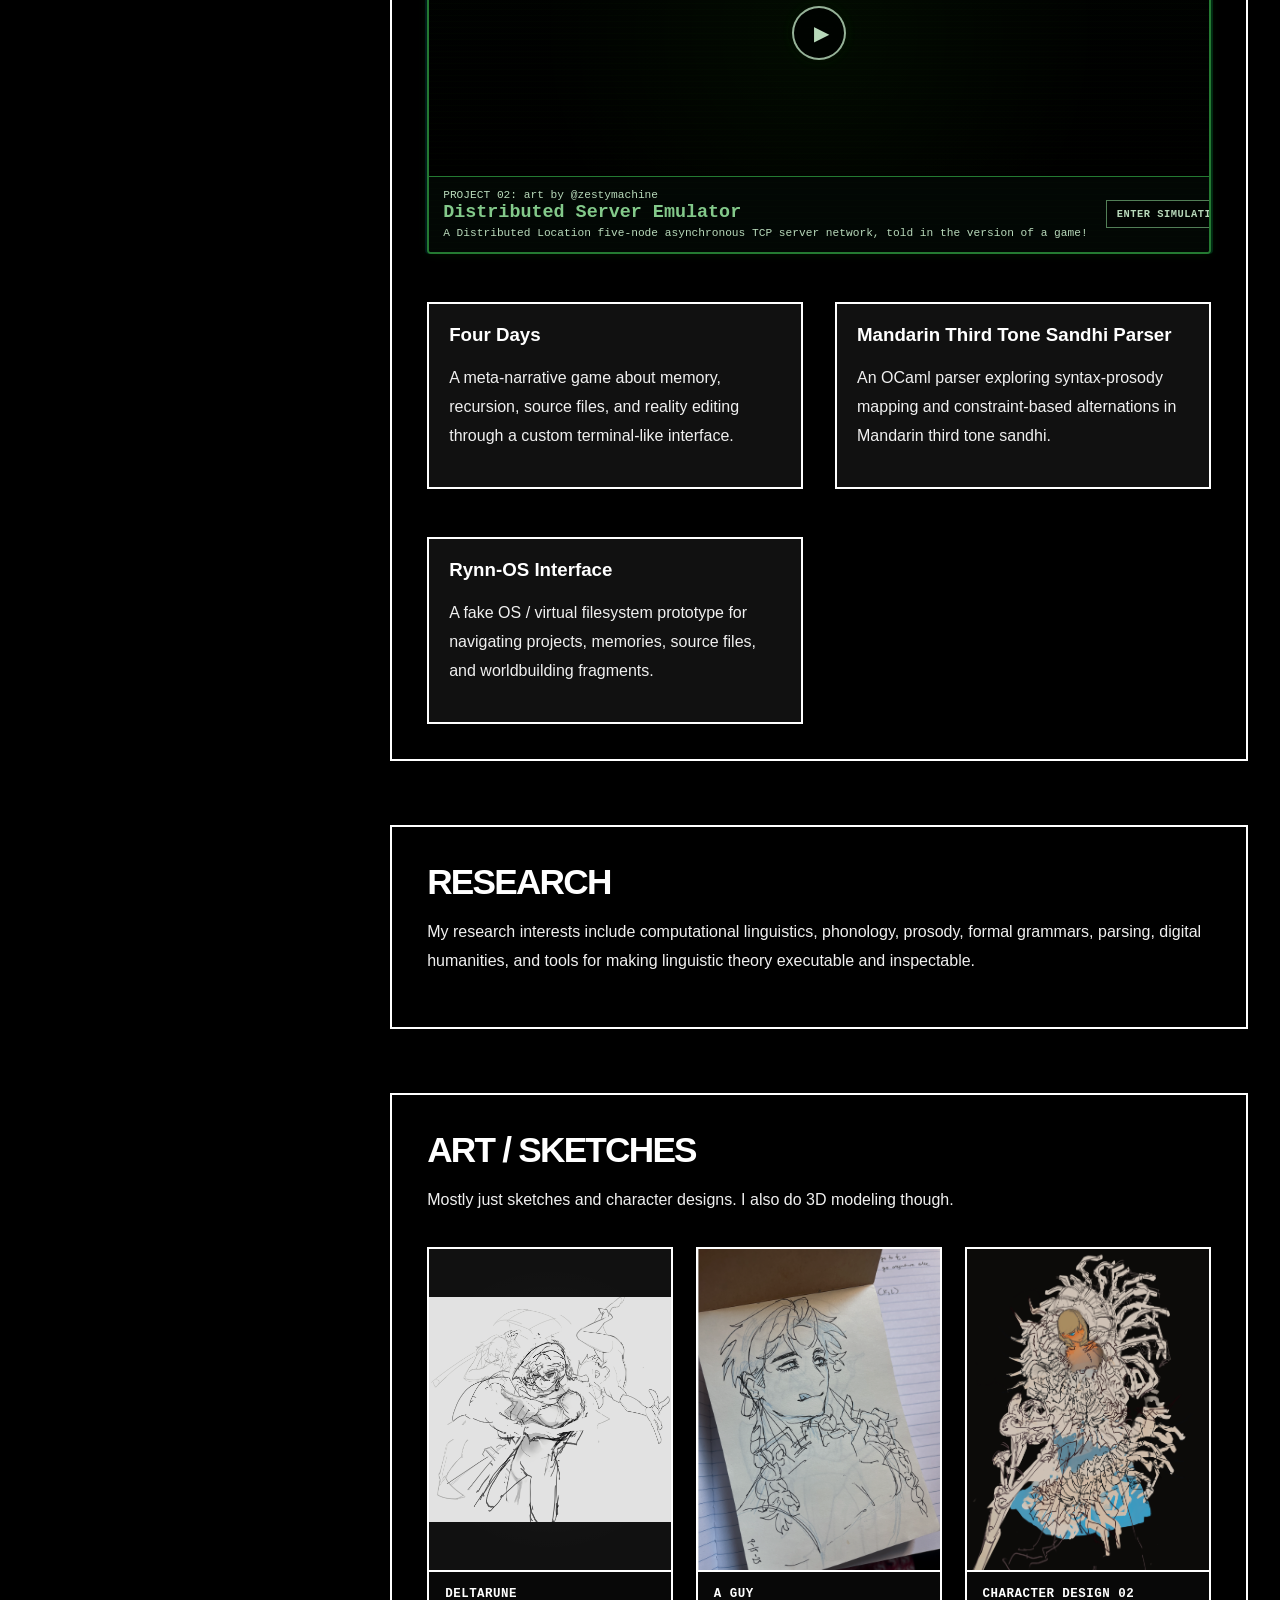
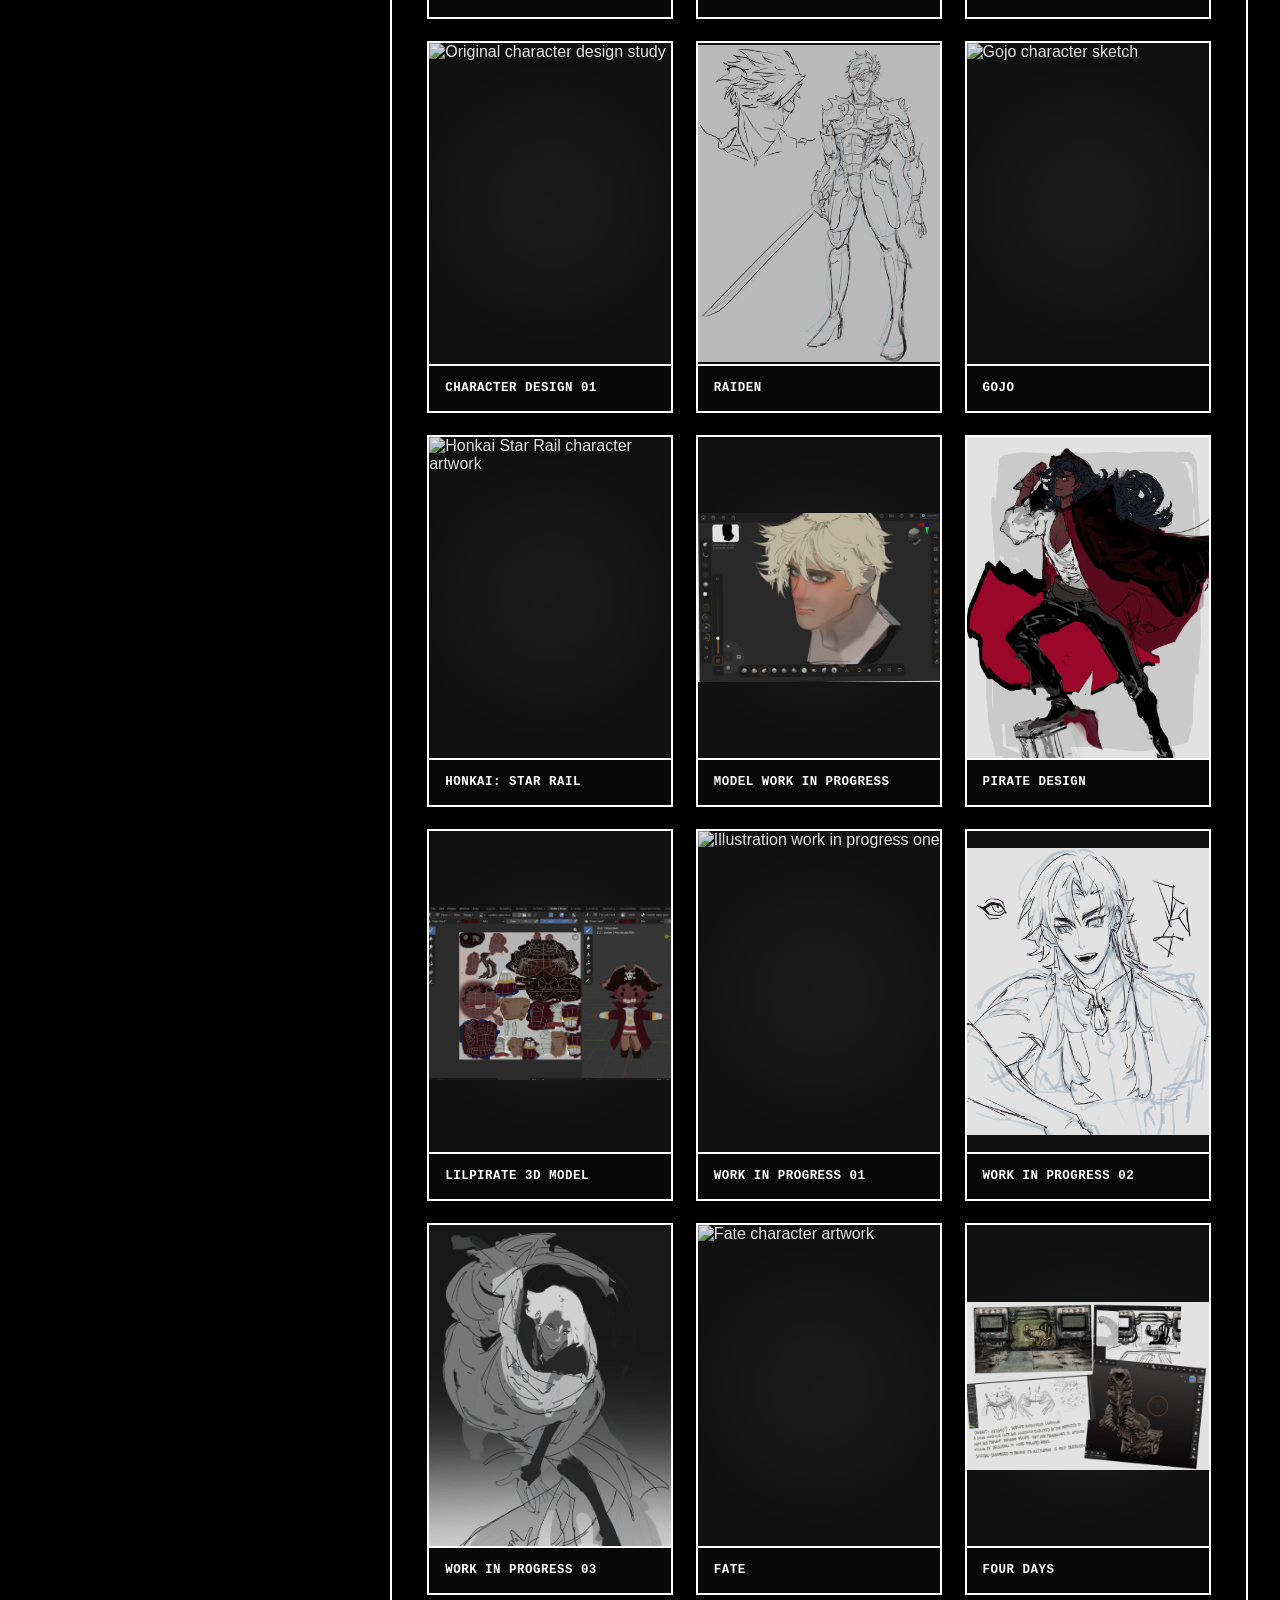
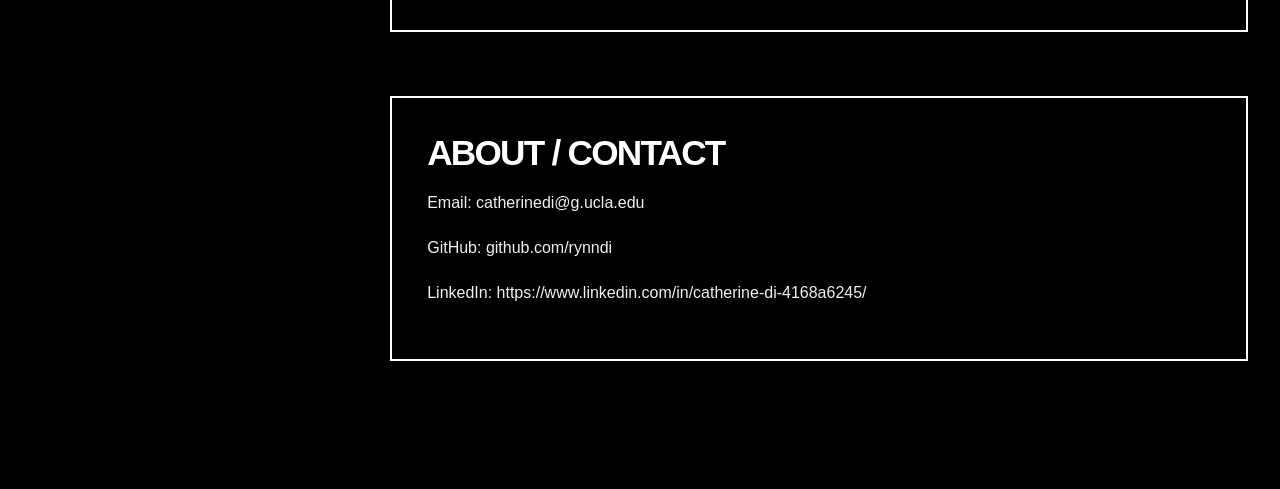
==== commit bac428c0: "oopsies poopsies" ====
--- a/index.html
+++ b/index.html
@@ -7,6 +7,7 @@
   <title>Catherine "Rynn" Di</title>
 
   <link rel="stylesheet" href="./style.css?v=1010" />
+  <link rel="stylesheet" href="./skills.css?v=1" />
   <!-- //parser_web.js creates window.parseEnglish -->
   <script src="parser_web.js" defer></script>
   <script src="terminal.js" defer></script>
--- a/skills.css
+++ b/skills.css
@@ -0,0 +1,230 @@
+/* ==================================================
+   SKILLS + LOCALIZED TERMINAL CRT EFFECTS
+   ================================================== */
+
+
+/* =========================
+   SKILLS GRID
+   ========================= */
+
+#skills .skills-grid {
+  display: grid;
+  grid-template-columns: repeat(2, minmax(0, 1fr));
+  gap: 24px;
+
+  width: 100%;
+  margin-top: 28px;
+}
+
+
+/* =========================
+   SKILL CARDS
+   ========================= */
+
+#skills .skill-card {
+  position: relative;
+  isolation: isolate;
+  overflow: hidden;
+
+  width: 100%;
+  min-width: 0;
+  min-height: 280px;
+  padding: 24px;
+
+  background: #020704;
+  border: 2px solid #247a32;
+  border-radius: 4px;
+
+  box-shadow:
+    2px 0 0 rgba(0, 255, 136, 0.14),
+    -2px 0 0 rgba(0, 207, 255, 0.1),
+    0 0 8px rgba(57, 255, 20, 0.07);
+
+  transition:
+    border-color 180ms ease,
+    box-shadow 180ms ease;
+}
+
+
+/* Keep all text above the effects */
+
+#skills .skill-card h3,
+#skills .skill-card ul {
+  position: relative;
+  z-index: 2;
+}
+
+
+/* Skill headings */
+
+#skills .skill-card h3 {
+  margin: 0 0 18px;
+
+  color: #83c98a;
+  font-family: "Courier New", monospace;
+  font-size: 1.35rem;
+  line-height: 1.2;
+
+  text-shadow:
+    1px 0 rgba(0, 207, 255, 0.16),
+    -1px 0 rgba(0, 255, 136, 0.16),
+    0 0 3px rgba(57, 255, 20, 0.16);
+}
+
+
+/* Skill lists */
+
+#skills .skill-card ul {
+  margin: 0;
+  padding-left: 22px;
+}
+
+#skills .skill-card li {
+  margin-bottom: 8px;
+
+  color: #b8d9ba;
+  font-family: "Courier New", monospace;
+  line-height: 1.4;
+
+  text-shadow:
+    0 0 2px rgba(57, 255, 20, 0.08);
+}
+
+
+/* =========================
+   CARD CRT EFFECTS
+   ========================= */
+
+/* Very faint scanlines */
+
+#skills .skill-card::before {
+  content: "";
+  position: absolute;
+  inset: 0;
+  z-index: 1;
+
+  background: repeating-linear-gradient(
+    to bottom,
+    transparent 0,
+    transparent 5px,
+    rgba(57, 255, 20, 0.022) 5px,
+    rgba(57, 255, 20, 0.022) 6px
+  );
+
+  pointer-events: none;
+}
+
+
+/* Very faint center glow */
+
+#skills .skill-card::after {
+  content: "";
+  position: absolute;
+  inset: 0;
+  z-index: 1;
+
+  background: radial-gradient(
+    circle at 50% 40%,
+    rgba(57, 255, 20, 0.025),
+    transparent 72%
+  );
+
+  pointer-events: none;
+}
+
+
+/* Slightly brighten a card on hover */
+
+#skills .skill-card:hover {
+  border-color: #319444;
+
+  box-shadow:
+    2px 0 0 rgba(0, 255, 136, 0.2),
+    -2px 0 0 rgba(0, 207, 255, 0.14),
+    0 0 10px rgba(57, 255, 20, 0.1);
+
+  animation: skill-card-glitch 220ms steps(2, end);
+}
+
+#skills .skill-card:hover h3 {
+  animation: skill-heading-glitch 180ms steps(2, end);
+}
+
+
+/* =========================
+   SKILL GLITCH ANIMATIONS
+   ========================= */
+
+@keyframes skill-card-glitch {
+  0%,
+  100% {
+    transform: translate(0);
+  }
+
+  25% {
+    transform: translate(-2px, 1px);
+  }
+
+  50% {
+    transform: translate(2px, -1px);
+  }
+
+  75% {
+    transform: translate(-1px, 0);
+  }
+}
+
+@keyframes skill-heading-glitch {
+  0%,
+  100% {
+    transform: translate(0);
+
+    text-shadow:
+      1px 0 rgba(0, 207, 255, 0.16),
+      -1px 0 rgba(0, 255, 136, 0.16),
+      0 0 3px rgba(57, 255, 20, 0.16);
+  }
+
+  35% {
+    transform: translateX(-1px);
+
+    text-shadow:
+      2px 0 rgba(0, 207, 255, 0.45),
+      -2px 0 rgba(0, 255, 136, 0.4);
+  }
+
+  70% {
+    transform: translateX(1px);
+
+    text-shadow:
+      -2px 0 rgba(0, 207, 255, 0.35),
+      2px 0 rgba(0, 255, 136, 0.35);
+  }
+}
+
+
+
+/* =========================
+   RESPONSIVE SKILLS
+   ========================= */
+
+@media (max-width: 650px) {
+  #skills .skills-grid {
+    grid-template-columns: 1fr;
+  }
+
+  #skills .skill-card {
+    min-height: 230px;
+  }
+}
+
+
+/* Respect reduced-motion preferences */
+
+@media (prefers-reduced-motion: reduce) {
+  #skills .skill-card:hover,
+  #skills .skill-card:hover h3,
+  .hero-terminal-frame:hover .window-title {
+    animation: none;
+  }
+}
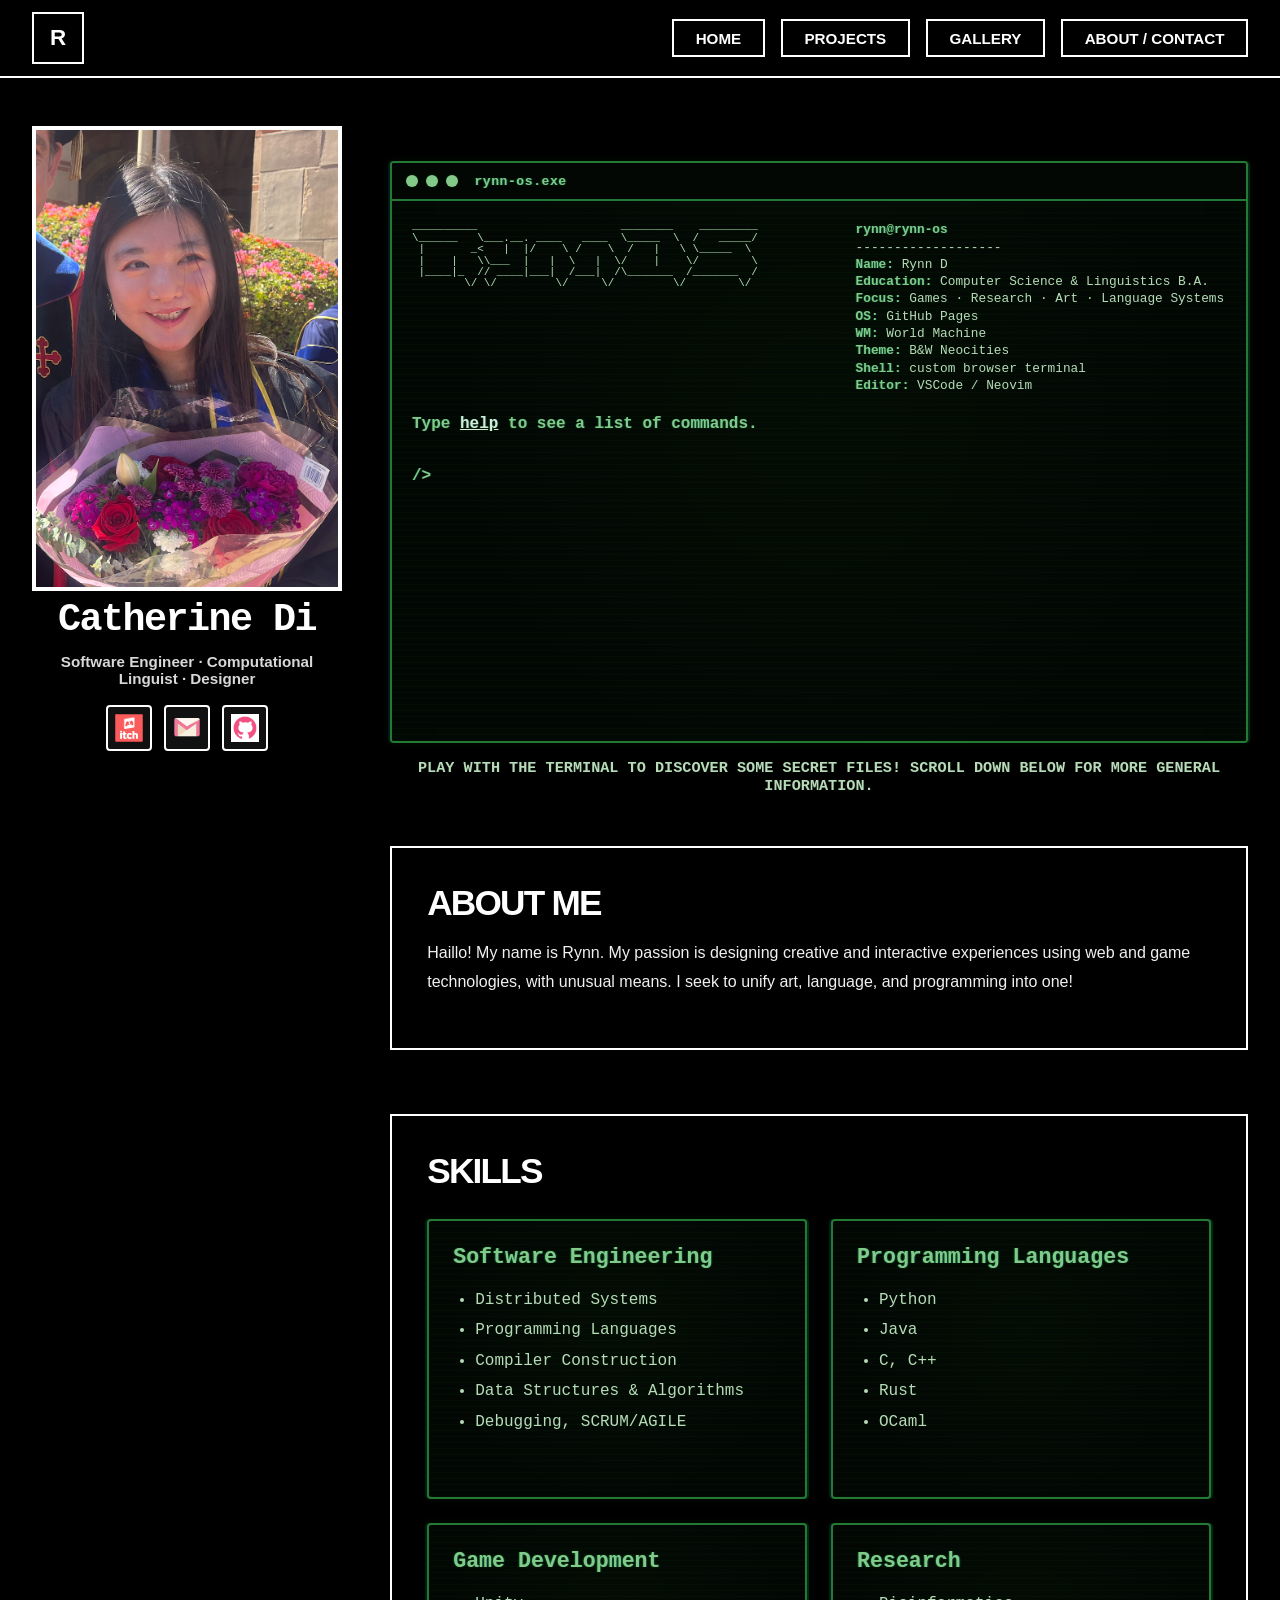
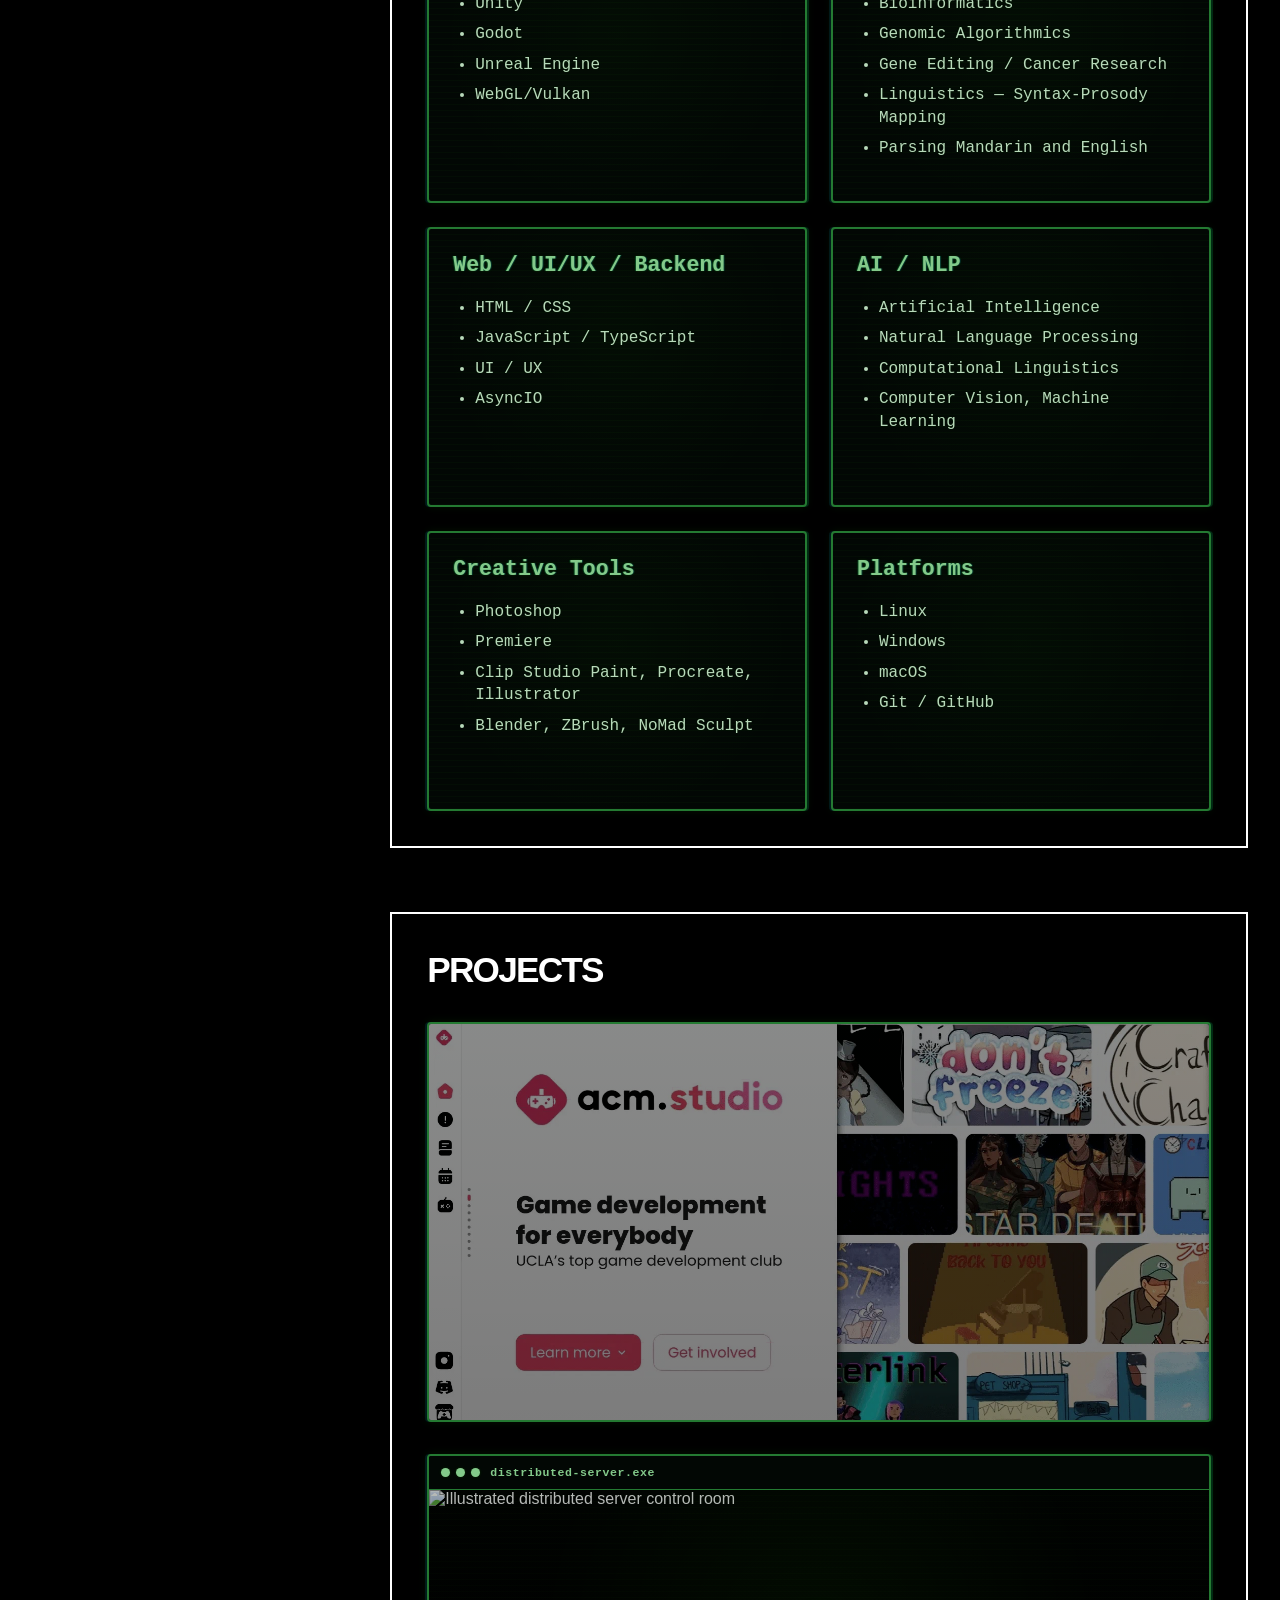
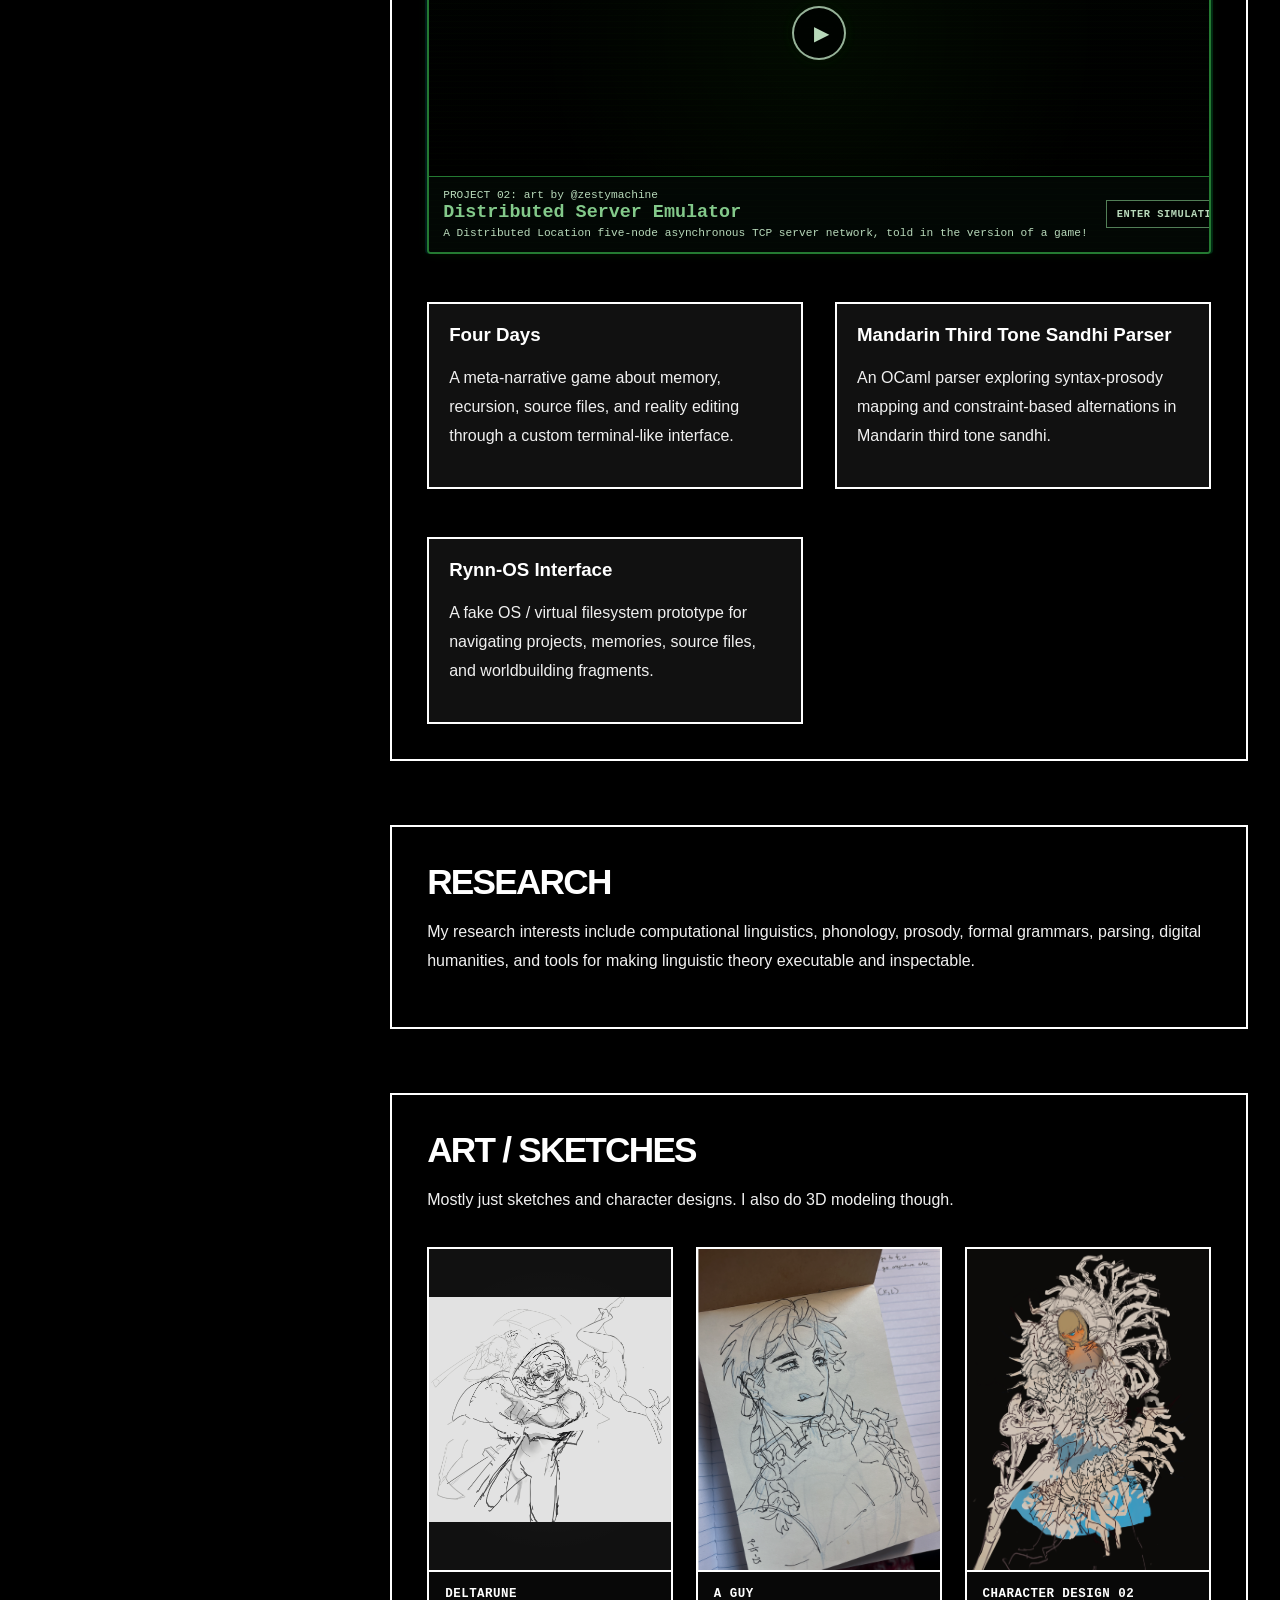
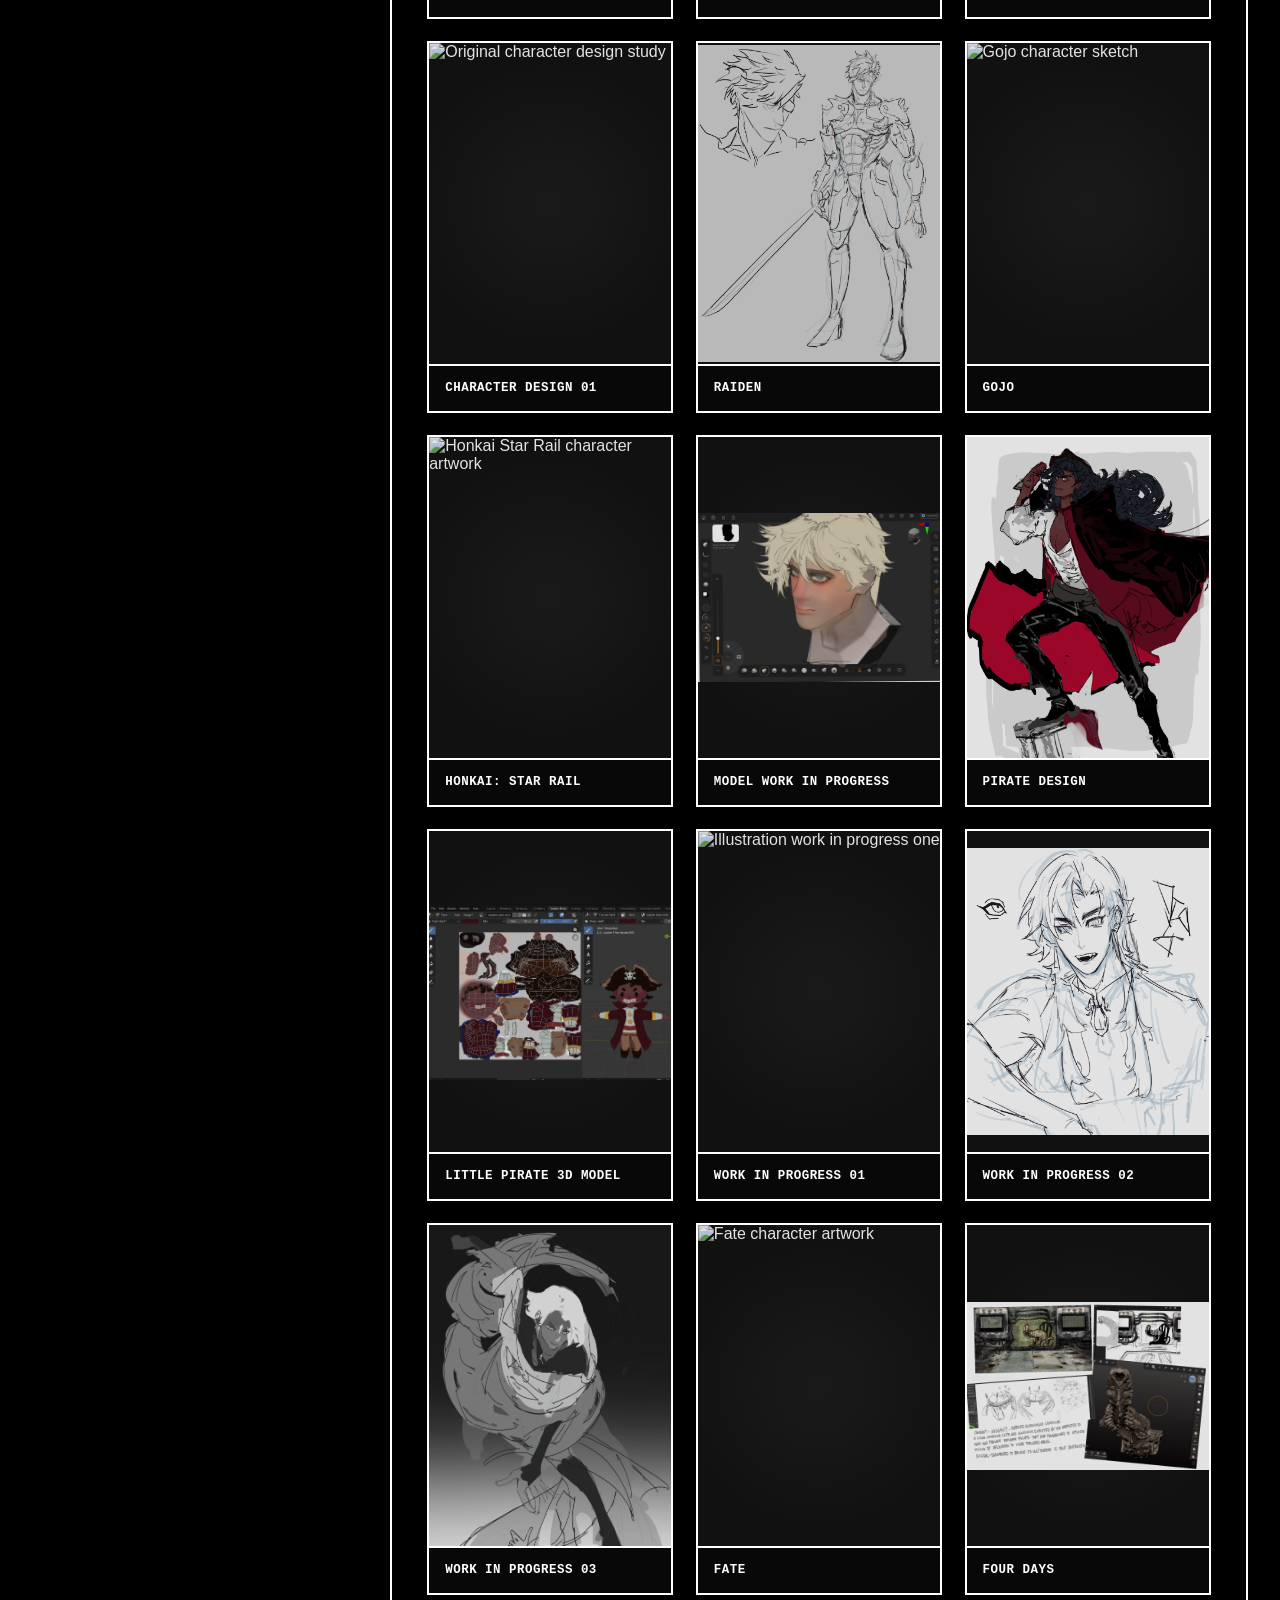
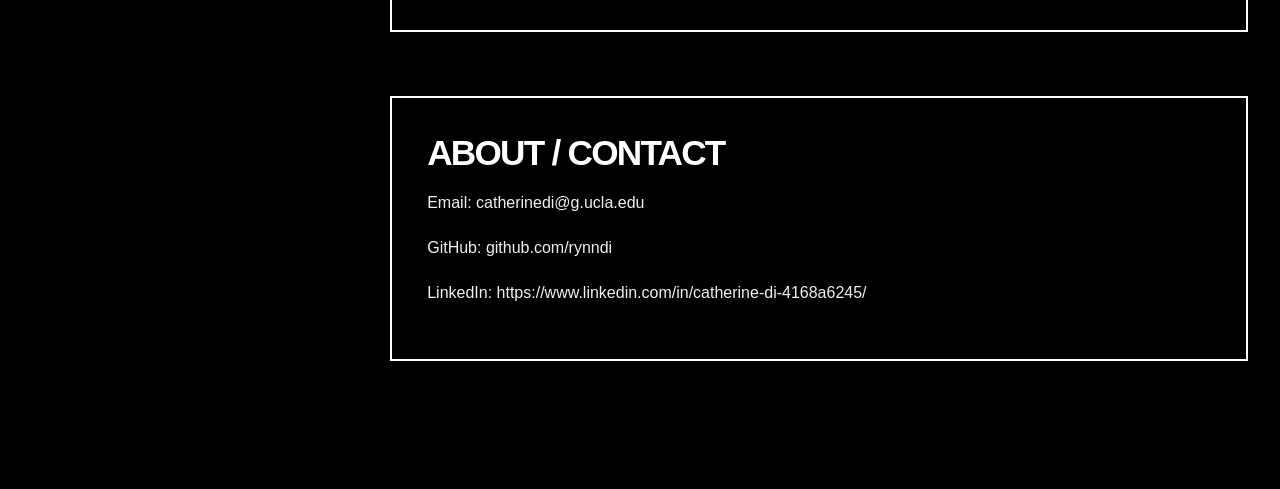
==== commit 6eb87f10: "Added file links + logos to side." ====
--- a/index.html
+++ b/index.html
@@ -6,11 +6,13 @@
 
   <title>Catherine "Rynn" Di</title>
 
-  <link rel="stylesheet" href="./style.css?v=1010" />
-  <link rel="stylesheet" href="./skills.css?v=1" />
-  <!-- //parser_web.js creates window.parseEnglish -->
-  <script src="parser_web.js" defer></script>
-  <script src="terminal.js" defer></script>
+  <link rel="stylesheet" href="./style.css?v=1014" />
+  <link rel="stylesheet" href="./skills.css?v=2" />
+
+  
+  <!-- parser_web.js creates window.parseEnglish -->
+  <script src="./parser_web.js" defer></script>
+  <script src="./terminal.js" defer></script>
 </head>
 
 <body>
@@ -29,76 +31,160 @@
     <aside class="sidebar">
       <section class="profile-card">
         <div class="avatar-frame">
-            <img
-              class="profile-image"
-              src="images/rynn/sitephoto.png"
-              alt="Portrait of Catherine Rynn Di"
-            />
-          </div>
+          <img
+            class="profile-image"
+            src="./images/rynn/sitephoto.png"
+            alt="Portrait of Catherine Rynn Di"
+          />
+        </div>
 
         <h1>Catherine Di</h1>
-        <p>Software Engineer · Computational Linguist · Designer  </p>
+
+        <p>
+          Software Engineer · Computational Linguist · Designer
+        </p>
+
+        <!-- ==================================================
+             SOCIAL LINKS
+             ================================================== -->
+
+        <nav
+            class="profile-socials"
+            aria-label="Social and contact links"
+          >
+            <!-- itch.io -->
+            <a
+              class="profile-social-link"
+              href="https://rynndi.itch.io/"
+              target="_blank"
+              rel="noopener noreferrer"
+              aria-label="Visit my itch.io profile"
+              title="itch.io"
+            >
+              <img
+                class="profile-social-icon"
+                src="./images/icons/itch.svg"
+                alt="itch.io"
+              />
+            </a>
+
+            <!-- Email -->
+            <a
+              class="profile-social-link"
+              href="mailto:catherinedi@g.ucla.edu"
+              aria-label="Send me an email"
+              title="Email"
+            >
+              <img
+                class="profile-social-icon"
+                src="./images/icons/email.png"
+                alt="Email"
+              />
+            </a>
+
+            <!-- GitHub -->
+            <a
+              class="profile-social-link"
+              href="https://github.com/rynndi"
+              target="_blank"
+              rel="noopener noreferrer"
+              aria-label="Visit my GitHub profile"
+              title="GitHub"
+            >
+              <img
+                class="profile-social-icon"
+                src="./images/icons/github.png"
+                alt="GitHub"
+              />
+            </a>
+          </nav>
       </section>
-
-      <nav class="side-buttons">
-        <a href="#about">About Me</a>
-        <a href="#projects">Projects</a>
-        <a href="#research">Research</a>
-        <a href="#art">Art / Sketches</a>
-        <a href="#contact">Contact</a>
-      </nav>
     </aside>
 
     <main class="main-content">
+
+      <!-- ==================================================
+           HOME / TERMINAL
+           ================================================== -->
+
       <section id="home" class="hero-section">
         <section class="hero-terminal-frame">
           <div class="desktop-titlebar">
             <span class="dot"></span>
             <span class="dot"></span>
             <span class="dot"></span>
-            <span class="window-title">rynn-os.exe</span>
+
+            <span class="window-title">
+              rynn-os.exe
+            </span>
           </div>
 
           <div class="terminal-screen">
             <div id="terminal-output"></div>
 
-            <form id="terminal-form" autocomplete="off">
-              <span class="terminal-prompt">/&gt;</span>
-              <input id="terminal-input" autofocus />
+            <form
+              id="terminal-form"
+              autocomplete="off"
+            >
+              <span class="terminal-prompt">
+                /&gt;
+              </span>
+
+              <input
+                id="terminal-input"
+                autofocus
+              />
             </form>
           </div>
         </section>
 
         <p class="hero-caption">
-          Play with the terminal to discover some SECRET files! Scroll down below for more general information
+          Play with the terminal to discover some SECRET files!
+          Scroll down below for more general information.
         </p>
       </section>
 
+
+      <!-- ==================================================
+           ABOUT
+           ================================================== -->
+
       <section id="about" class="content-section">
         <h2>About Me</h2>
+
         <p>
-          Haillo! My name is Rynn. My passion is designing creative and interactive experiences using web and game technologies, with unusual means. I seek to unify art, language, and programming into one!
+          Haillo! My name is Rynn. My passion is designing creative and
+          interactive experiences using web and game technologies, with
+          unusual means. I seek to unify art, language, and programming
+          into one!
         </p>
       </section>
 
-      <!-- update the skills section -->
+
+      <!-- ==================================================
+           SKILLS
+           ================================================== -->
+
       <section id="skills" class="content-section">
         <h2>Skills</h2>
 
         <div class="skills-grid">
+
           <article class="skill-card">
             <h3>Software Engineering</h3>
+
             <ul>
               <li>Distributed Systems</li>
               <li>Programming Languages</li>
               <li>Compiler Construction</li>
-              <li>Data Structures & Algorithms</li>
+              <li>Data Structures &amp; Algorithms</li>
               <li>Debugging, SCRUM/AGILE</li>
             </ul>
           </article>
 
           <article class="skill-card">
             <h3>Programming Languages</h3>
+
             <ul>
               <li>Python</li>
               <li>Java</li>
@@ -110,6 +196,7 @@
 
           <article class="skill-card">
             <h3>Game Development</h3>
+
             <ul>
               <li>Unity</li>
               <li>Godot</li>
@@ -120,17 +207,19 @@
 
           <article class="skill-card">
             <h3>Research</h3>
+
             <ul>
-              <li>BioInformatics</li>
+              <li>Bioinformatics</li>
               <li>Genomic Algorithmics</li>
               <li>Gene Editing / Cancer Research</li>
-              <li>Linguistics -- Syntax-Prosody Mapping</li>
+              <li>Linguistics — Syntax-Prosody Mapping</li>
               <li>Parsing Mandarin and English</li>
             </ul>
           </article>
 
           <article class="skill-card">
-            <h3>Web / UI/UX /Backend</h3>
+            <h3>Web / UI/UX / Backend</h3>
+
             <ul>
               <li>HTML / CSS</li>
               <li>JavaScript / TypeScript</li>
@@ -141,6 +230,7 @@
 
           <article class="skill-card">
             <h3>AI / NLP</h3>
+
             <ul>
               <li>Artificial Intelligence</li>
               <li>Natural Language Processing</li>
@@ -151,6 +241,7 @@
 
           <article class="skill-card">
             <h3>Creative Tools</h3>
+
             <ul>
               <li>Photoshop</li>
               <li>Premiere</li>
@@ -161,6 +252,7 @@
 
           <article class="skill-card">
             <h3>Platforms</h3>
+
             <ul>
               <li>Linux</li>
               <li>Windows</li>
@@ -168,151 +260,167 @@
               <li>Git / GitHub</li>
             </ul>
           </article>
+
         </div>
       </section>
 
 
-
-
-
-
-
-
-
-
-      <!-- projects section -->
-       <!-- distributed server emulator project  -->
-       <section id="projects" class="content-section projects-section">
-          <h2>Projects</h2>
-
-          <div class="projects-grid">
-            
-            <!-- ACM Studio project -->
-                <a
-                  class="acm-studio-card"
-                  href="./projects/acm-studio/index.html"
-                  aria-label="Open the ACM Studio project"
-                >
-                  <img
-                    class="acm-studio-card-image"
-                    src="./images/projects/acm-studio/studio-carosel.webp"
-                    alt="Preview of the ACM Studio website"
-                  />
-                </a>
-
-            <!-- Featured project: entire image card is clickable -->
-            <a
-              class="featured-project-card"
-              href="./projects/distributed-server/index.html"
-              aria-label="Open the Distributed Server Emulator project"
-            >
-              <!-- Terminal title bar -->
-              <div class="featured-project-titlebar">
-                <div class="featured-project-dots" aria-hidden="true">
-                  <span></span>
-                  <span></span>
-                  <span></span>
-                </div>
-
-                <span class="featured-project-window-title">
-                  distributed-server.exe
-                </span>
+      <!-- ==================================================
+           PROJECTS
+           ================================================== -->
+
+      <section
+        id="projects"
+        class="content-section projects-section"
+      >
+        <h2>Projects</h2>
+
+        <div class="projects-grid">
+
+          <!-- ACM Studio -->
+          <a
+            class="acm-studio-card"
+            href="./projects/acm-studio/index.html"
+            aria-label="Open the ACM Studio project"
+          >
+            <img
+              class="acm-studio-card-image"
+              src="./images/projects/acm-studio/studio-carosel.webp"
+              alt="Preview of the ACM Studio website"
+            />
+          </a>
+
+
+          <!-- Distributed Server Emulator -->
+          <a
+            class="featured-project-card"
+            href="./projects/distributed-server/index.html"
+            aria-label="Open the Distributed Server Emulator project"
+          >
+            <div class="featured-project-titlebar">
+              <div
+                class="featured-project-dots"
+                aria-hidden="true"
+              >
+                <span></span>
+                <span></span>
+                <span></span>
               </div>
 
-              <!-- Project preview image -->
-              <div class="featured-project-screen">
-                <img
-                  class="featured-project-image"
-                  src="./images/projects/distSyst/distributed-server-card.png"
-                  alt="Illustrated distributed server control room"
-                />
-
-                <div class="featured-project-green-overlay" aria-hidden="true"></div>
-
-                <span class="featured-project-play" aria-hidden="true">
-                  <span>▶</span>
-                </span>
+              <span class="featured-project-window-title">
+                distributed-server.exe
+              </span>
+            </div>
+
+            <div class="featured-project-screen">
+              <img
+                class="featured-project-image"
+                src="./images/projects/distSyst/distributed-server-card.png"
+                alt="Illustrated distributed server control room"
+              />
+
+              <div
+                class="featured-project-green-overlay"
+                aria-hidden="true"
+              ></div>
+
+              <span
+                class="featured-project-play"
+                aria-hidden="true"
+              >
+                <span>▶</span>
+              </span>
+            </div>
+
+            <div class="featured-project-info">
+              <div>
+                <p class="featured-project-number">
+                  PROJECT 02: art by @zestymachine
+                </p>
+
+                <h3>
+                  Distributed Server Emulator
+                </h3>
+
+                <p>
+                  A Distributed Location five-node asynchronous TCP
+                  server network, told in the version of a game!
+                </p>
               </div>
 
-              <!-- Brief description box -->
-              <div class="featured-project-info">
-                <div>
-                  <p class="featured-project-number">PROJECT 02: art by @zestymachine</p>
-
-                  <h3>Distributed Server Emulator</h3>
-
-                  <p>
-                    A Distributed Location five-node asynchronous TCP server network, told in the version of a game!
-                  </p>
-                </div>
-
-                <span class="featured-project-launch">
-                  Enter Simulation →
-                </span>
-              </div>
-            </a>
-
-            <article class="project-card">
-              <h3>Four Days</h3>
-
-              <p>
-                A meta-narrative game about memory, recursion, source files, and
-                reality editing through a custom terminal-like interface.
-              </p>
-            </article>
-
-            <article class="project-card">
-              <h3>Mandarin Third Tone Sandhi Parser</h3>
-
-              <p>
-                An OCaml parser exploring syntax-prosody mapping and
-                constraint-based alternations in Mandarin third tone sandhi.
-              </p>
-            </article>
-
-            <article class="project-card">
-              <h3>Rynn-OS Interface</h3>
-
-              <p>
-                A fake OS / virtual filesystem prototype for navigating projects,
-                memories, source files, and worldbuilding fragments.
-              </p>
-            </article>
-          </div>
-        </section>
-
-      
-      <!-- research section  -->
+              <span class="featured-project-launch">
+                Enter Simulation →
+              </span>
+            </div>
+          </a>
+
+
+          <article class="project-card">
+            <h3>Four Days</h3>
+
+            <p>
+              A meta-narrative game about memory, recursion, source files,
+              and reality editing through a custom terminal-like interface.
+            </p>
+          </article>
+
+
+          <article class="project-card">
+            <h3>Mandarin Third Tone Sandhi Parser</h3>
+
+            <p>
+              An OCaml parser exploring syntax-prosody mapping and
+              constraint-based alternations in Mandarin third tone sandhi.
+            </p>
+          </article>
+
+
+          <article class="project-card">
+            <h3>Rynn-OS Interface</h3>
+
+            <p>
+              A fake OS / virtual filesystem prototype for navigating
+              projects, memories, source files, and worldbuilding fragments.
+            </p>
+          </article>
+
+        </div>
+      </section>
+
+
+      <!-- ==================================================
+           RESEARCH
+           ================================================== -->
 
       <section id="research" class="content-section">
         <h2>Research</h2>
+
         <p>
-          My research interests include computational linguistics, phonology,
-          prosody, formal grammars, parsing, digital humanities, and tools for
-          making linguistic theory executable and inspectable.
+          My research interests include computational linguistics,
+          phonology, prosody, formal grammars, parsing, digital humanities,
+          and tools for making linguistic theory executable and inspectable.
         </p>
       </section>
 
-      <!-- <section id="art" class="content-section">
+
+      <!-- ==================================================
+           ART / SKETCHES
+           ================================================== -->
+
+      <section
+        id="art"
+        class="content-section art-section"
+      >
         <h2>Art / Sketches</h2>
 
-        <div class="gallery-grid">
-          <div class="gallery-item">Sketch 01</div>
-          <div class="gallery-item">Sketch 02</div>
-          <div class="gallery-item">Sketch 03</div>
-          <div class="gallery-item">Model 01</div>
-          <div class="gallery-item">Worldbuilding</div>
-          <div class="gallery-item">Concept Art</div>
-        </div>
-      </section> -->
-      <section id="art" class="content-section art-section">
-        <h2>Art / Sketches</h2>
-
         <p class="art-gallery-introduction">
-          Mostly just sketches and character designs. I also do 3D modeling though.
+          Mostly just sketches and character designs. I also do 3D
+          modeling though.
         </p>
 
         <div class="art-gallery-grid">
+
+          <!-- Deltarune -->
           <a
             class="art-gallery-card"
             href="./images/art/deltarune.png"
@@ -330,6 +438,8 @@
             <p>Deltarune</p>
           </a>
 
+
+          <!-- Sketch -->
           <a
             class="art-gallery-card"
             href="./images/art/sketch.png"
@@ -339,16 +449,16 @@
             <div class="art-gallery-image-frame">
               <img
                 src="./images/art/sketch.png"
-                alt="sketch of a guy"
-                loading="lazy"
-              />
-            </div>
-
-            <p>A guy</p>
-          </a>
-
-          
-
+                alt="Sketch of a character"
+                loading="lazy"
+              />
+            </div>
+
+            <p>A Guy</p>
+          </a>
+
+
+          <!-- Character Design 02 -->
           <a
             class="art-gallery-card"
             href="./images/art/design2.png"
@@ -366,6 +476,8 @@
             <p>Character Design 02</p>
           </a>
 
+
+          <!-- Character Design 01 -->
           <a
             class="art-gallery-card"
             href="./images/art/design1.png"
@@ -382,9 +494,12 @@
 
             <p>Character Design 01</p>
           </a>
-          <a
-            class="art-gallery-card"
-            href="./images/artraiden.png"
+
+
+          <!-- Raiden -->
+          <a
+            class="art-gallery-card"
+            href="./images/art/raiden.png"
             target="_blank"
             rel="noopener noreferrer"
           >
@@ -398,10 +513,9 @@
 
             <p>Raiden</p>
           </a>
-          
-
-         
-
+
+
+          <!-- Gojo -->
           <a
             class="art-gallery-card"
             href="./images/art/gojo.png"
@@ -419,6 +533,8 @@
             <p>Gojo</p>
           </a>
 
+
+          <!-- Honkai Star Rail -->
           <a
             class="art-gallery-card"
             href="./images/art/HSR.png"
@@ -436,6 +552,8 @@
             <p>Honkai: Star Rail</p>
           </a>
 
+
+          <!-- 3D Model WIP -->
           <a
             class="art-gallery-card"
             href="./images/art/modelWIP.png"
@@ -453,6 +571,8 @@
             <p>Model Work in Progress</p>
           </a>
 
+
+          <!-- Pirate Design -->
           <a
             class="art-gallery-card"
             href="./images/art/pirate.png"
@@ -470,6 +590,8 @@
             <p>Pirate Design</p>
           </a>
 
+
+          <!-- Little Pirate 3D Model -->
           <a
             class="art-gallery-card"
             href="./images/art/lilpirate.png"
@@ -479,16 +601,16 @@
             <div class="art-gallery-image-frame">
               <img
                 src="./images/art/lilpirate.png"
-                alt="Pirate character design"
-                loading="lazy"
-              />
-            </div>
-
-            <p>lilPirate 3D model</p>
-          </a>
-
-          
-
+                alt="Small pirate character 3D model"
+                loading="lazy"
+              />
+            </div>
+
+            <p>Little Pirate 3D Model</p>
+          </a>
+
+
+          <!-- WIP 01 -->
           <a
             class="art-gallery-card"
             href="./images/art/wip1.png"
@@ -506,6 +628,8 @@
             <p>Work in Progress 01</p>
           </a>
 
+
+          <!-- WIP 02 -->
           <a
             class="art-gallery-card"
             href="./images/art/wip2.png"
@@ -523,6 +647,8 @@
             <p>Work in Progress 02</p>
           </a>
 
+
+          <!-- WIP 03 -->
           <a
             class="art-gallery-card"
             href="./images/art/wip3.png"
@@ -539,6 +665,9 @@
 
             <p>Work in Progress 03</p>
           </a>
+
+
+          <!-- Fate -->
           <a
             class="art-gallery-card"
             href="./images/art/fate.png"
@@ -555,7 +684,10 @@
 
             <p>Fate</p>
           </a>
-           <a
+
+
+          <!-- Four Days -->
+          <a
             class="art-gallery-card"
             href="./images/art/fourDays.png"
             target="_blank"
@@ -571,15 +703,32 @@
 
             <p>Four Days</p>
           </a>
+
         </div>
       </section>
 
+
+      <!-- ==================================================
+           CONTACT
+           ================================================== -->
+
       <section id="contact" class="content-section">
         <h2>About / Contact</h2>
-        <p>Email: catherinedi@g.ucla.edu</p>
-        <p>GitHub: github.com/rynndi</p>
-        <p>LinkedIn: https://www.linkedin.com/in/catherine-di-4168a6245/</p>
+
+        <p>
+          Email: catherinedi@g.ucla.edu
+        </p>
+
+        <p>
+          GitHub: github.com/rynndi
+        </p>
+
+        <p>
+          LinkedIn:
+          https://www.linkedin.com/in/catherine-di-4168a6245/
+        </p>
       </section>
+
     </main>
   </div>
 </body>
--- a/style.css
+++ b/style.css
@@ -1507,4 +1507,113 @@
   .art-gallery-image-frame {
     aspect-ratio: 3 / 4;
   }
+}
+
+/* ==================================================
+   PROFILE SOCIAL ICONS
+   ================================================== */
+
+.profile-card .profile-socials {
+  display: flex;
+  flex-direction: row;
+  align-items: center;
+  justify-content: center;
+
+  gap: 12px;
+
+  width: 100%;
+  margin: 18px 0 0;
+  padding: 0;
+}
+
+
+/* Social button */
+
+.profile-card .profile-social-link {
+  flex: 0 0 46px;
+
+  width: 46px;
+  height: 46px;
+
+  display: flex;
+  align-items: center;
+  justify-content: center;
+
+  margin: 0;
+  padding: 0;
+
+  overflow: hidden;
+
+  background: #111111;
+  border: 2px solid #ffffff;
+  border-radius: 4px;
+
+  text-decoration: none;
+
+  transition:
+    transform 160ms ease,
+    border-color 160ms ease,
+    box-shadow 160ms ease;
+}
+
+
+/* ACTUAL ICON */
+
+.profile-card .profile-social-icon {
+  display: block !important;
+
+  width: 28px !important;
+  height: 28px !important;
+
+  min-width: 0 !important;
+  min-height: 0 !important;
+
+  max-width: 28px !important;
+  max-height: 28px !important;
+
+  margin: 0 !important;
+  padding: 0 !important;
+
+  object-fit: contain !important;
+
+  /* IMPORTANT: preserve the icon's real colors */
+  filter: none !important;
+}
+
+
+/* itch.io is a wide badge, so give it its own shape */
+
+.profile-card .itch-link .profile-social-icon {
+  width: 36px !important;
+  height: 22px !important;
+
+  max-width: 36px !important;
+  max-height: 22px !important;
+}
+
+
+/* Hover */
+
+.profile-card .profile-social-link:hover {
+  transform: translateY(-3px);
+
+  border-color: #83c98a;
+
+  box-shadow:
+    2px 0 0 rgba(0, 255, 136, 0.18),
+    -2px 0 0 rgba(0, 207, 255, 0.12),
+    0 0 12px rgba(57, 255, 20, 0.12);
+}
+
+
+/* DO NOT recolor the actual icon on hover */
+
+.profile-card .profile-social-link:hover img {
+  filter: none !important;
+}
+
+
+.profile-card .profile-social-link:focus-visible {
+  outline: 3px solid #83c98a;
+  outline-offset: 4px;
 }
